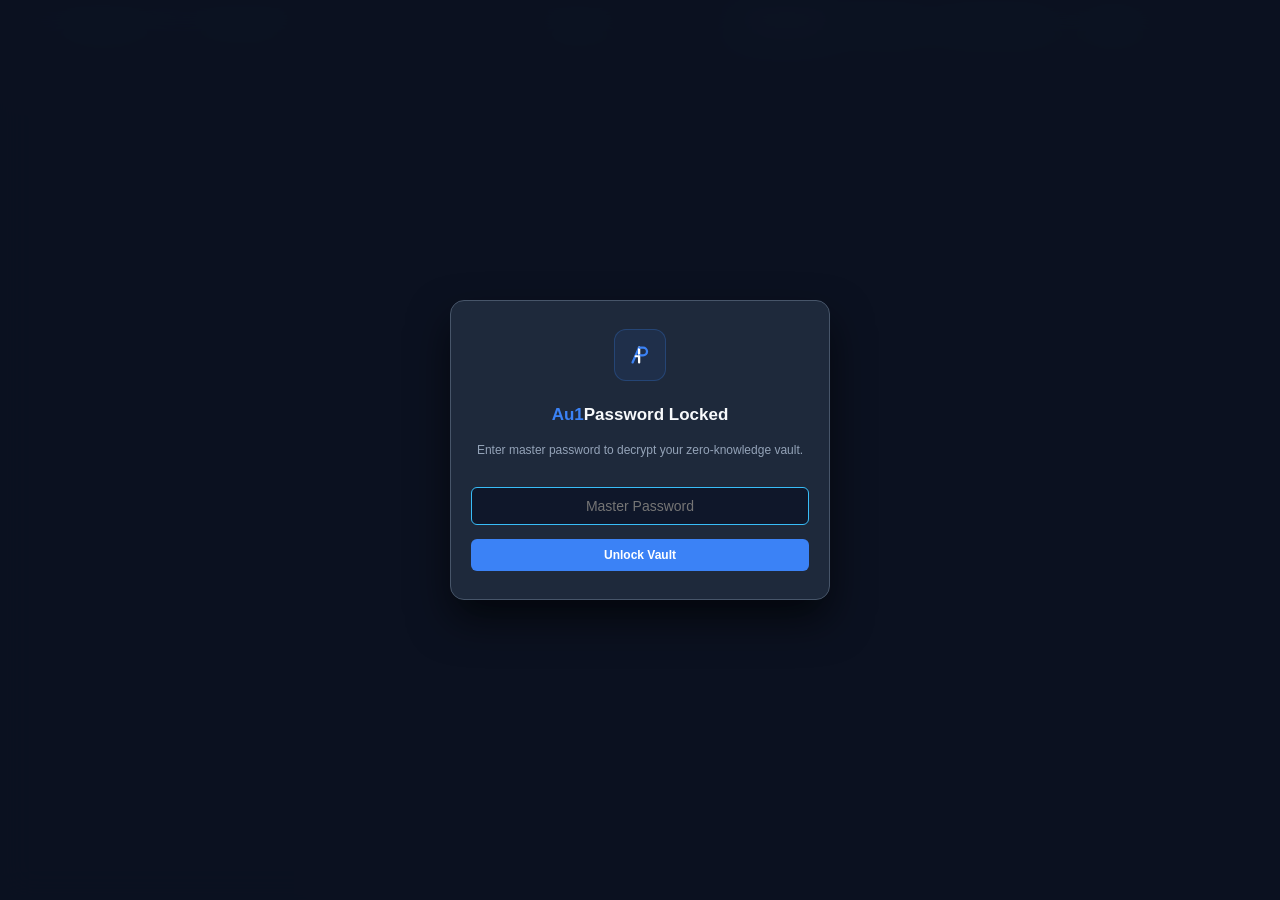
==== app/index.html @ 69271f8b "fix(ui): update favicons to A1P logo and support auto-init mode for fresh deployments" ====
<!DOCTYPE html>
<html lang="en">
<head>
  <meta charset="UTF-8">
  <meta name="viewport" content="width=device-width, initial-scale=1.0">
  <title>Au1Password - Zero-Knowledge Personal Cloud Vault</title>
  <!-- Favicons -->
  <link rel="icon" type="image/svg+xml" href="/favicon.svg">
  <link rel="icon" type="image/png" sizes="32x32" href="/favicon.png">
  <link rel="icon" type="image/x-icon" href="/favicon.ico">
  <link rel="shortcut icon" href="/favicon.ico">
  <link rel="apple-touch-icon" sizes="180x180" href="/apple-touch-icon.png">
  <style>
    :root {
      --bg-base: #090a0f;
      --bg-surface: #11131c;
      --bg-card: #11131c;
      --bg-elevated: #161824;
      --bg-hover: #1e2132;
      --surface-border: #23273a;
      --surface-border-subtle: #191c2b;
      --text-main: #f1f3f7;
      --text-muted: #8b92a5;
      --text-dim: #555b72;
      --accent: #3b82f6;
      --accent-glow: rgba(59, 130, 246, 0.2);
      --primary: #3b82f6;
      --primary-glow: rgba(59, 130, 246, 0.2);
      --cyan: #06b6d4;
      --amber: #f59e0b;
      --rose: #f43f5e;
      --purple: #a855f7;
      --radius-sm: 6px;
      --radius-md: 10px;
      --radius-lg: 14px;
      --transition-fast: 0.15s ease;
      --font-family: -apple-system, BlinkMacSystemFont, "Segoe UI", Roboto, "Inter", Helvetica, Arial, sans-serif;
    }

    svg {
      flex-shrink: 0;
      vertical-align: middle;
    }

    body.theme-nord {
      --bg-base: #242933;
      --bg-surface: #2e3440;
      --bg-elevated: #3b4252;
      --bg-hover: #434c5e;
      --surface-border: #4c566a;
      --text-main: #eceff4;
      --text-muted: #d8dee9;
      --accent: #a3be8c;
      --primary: #88c0d0;
    }

    body.theme-oled {
      --bg-base: #000000;
      --bg-surface: #0a0a0a;
      --bg-elevated: #121212;
      --bg-hover: #1e1e1e;
      --surface-border: #262626;
      --text-main: #ffffff;
      --text-muted: #a3a3a3;
      --accent: #3b82f6;
      --primary: #3b82f6;
    }

    body.theme-cyber {
      --bg-base: #050b14;
      --bg-surface: #0a1424;
      --bg-elevated: #102038;
      --bg-hover: #172c4c;
      --surface-border: #1e3a5f;
      --text-main: #e2f1ff;
      --text-muted: #7fa5c9;
      --accent: #00ffaa;
      --primary: #00b4d8;
    }

    body.theme-tokyo {
      --bg-base: #1a1b26;
      --bg-surface: #24283b;
      --bg-elevated: #2f354f;
      --bg-hover: #3b4261;
      --surface-border: #414868;
      --text-main: #c0caf5;
      --text-muted: #9aa5ce;
      --accent: #9ece6a;
      --primary: #7aa2f7;
      --purple: #bb9af7;
    }

    body.theme-slate {
      --bg-base: #0f172a;
      --bg-surface: #1e293b;
      --bg-elevated: #334155;
      --bg-hover: #475569;
      --surface-border: #475569;
      --text-main: #f8fafc;
      --text-muted: #94a3b8;
      --accent: #3b82f6;
      --primary: #38bdf8;
    }

    body.theme-light, body.theme-white {
      --bg-base: #f8fafc;
      --bg-surface: #ffffff;
      --bg-elevated: #f1f5f9;
      --bg-hover: #e2e8f0;
      --surface-border: #cbd5e1;
      --text-main: #0f172a;
      --text-muted: #475569;
      --accent: #2563eb;
      --primary: #3b82f6;
    }

    * { box-sizing: border-box; margin: 0; padding: 0; font-family: var(--font-family); }

    body {
      background-color: var(--bg-base);
      color: var(--text-main);
      height: 100vh;
      overflow: hidden;
      display: flex;
      flex-direction: column;
    }

    .app-window {
      display: flex;
      flex-direction: column;
      height: 100vh;
      width: 100vw;
    }

    /* Top Navigation Bar */
    .app-topbar {
      height: 48px;
      min-height: 48px;
      background-color: var(--bg-surface);
      border-bottom: 1px solid var(--surface-border);
      display: flex;
      align-items: center;
      justify-content: space-between;
      padding: 0 14px;
      user-select: none;
      z-index: 20;
    }

    .topbar-left {
      display: flex;
      align-items: center;
      gap: 10px;
    }

    .btn-menu-drawer {
      display: none;
      background: none;
      border: none;
      color: var(--text-muted);
      cursor: pointer;
      padding: 6px;
      border-radius: var(--radius-sm);
    }
    .btn-menu-drawer:hover {
      background: var(--bg-elevated);
      color: var(--text-main);
    }

    .brand-logo {
      display: flex;
      align-items: center;
      gap: 8px;
      font-weight: 700;
      font-size: 14.5px;
      letter-spacing: -0.3px;
    }

    .brand-name {
      font-weight: 800;
      letter-spacing: -0.3px;
      color: var(--text-main);
      display: inline-flex;
      align-items: baseline;
    }

    .brand-highlight {
      color: #3b82f6;
      margin-right: 1px;
    }

    .brand-badge {
      font-size: 10px;
      font-weight: 700;
      color: #60a5fa;
      background: rgba(59, 130, 246, 0.12);
      border: 1px solid rgba(59, 130, 246, 0.3);
      padding: 1px 6px;
      border-radius: 4px;
      letter-spacing: 0.5px;
    }

    .badge-zk {
      font-size: 10.5px;
      font-weight: 600;
      color: var(--text-muted);
      background: var(--bg-elevated);
      border: 1px solid var(--surface-border);
      padding: 2px 7px;
      border-radius: 4px;
      display: flex;
      align-items: center;
      gap: 5px;
    }

    .header-center {
      display: flex;
      align-items: center;
      gap: 10px;
    }

    .sync-btn-group {
      display: flex;
      align-items: center;
      background: var(--bg-base);
      border: 1px solid var(--surface-border);
      border-radius: var(--radius-sm);
      overflow: hidden;
    }

    .btn-sync-action {
      background: none;
      border: none;
      color: var(--text-muted);
      padding: 4px 10px;
      font-size: 11.5px;
      font-weight: 600;
      cursor: pointer;
      display: flex;
      align-items: center;
      gap: 4px;
      transition: all 0.15s ease;
    }

    .btn-sync-action:hover {
      background: var(--bg-hover);
      color: var(--text-main);
    }

    .sync-status-pill {
      display: flex;
      align-items: center;
      gap: 7px;
      background: var(--bg-elevated);
      border: 1px solid var(--surface-border);
      padding: 3px 10px;
      border-radius: 999px;
      font-size: 11px;
      color: var(--text-muted);
      cursor: pointer;
    }

    .sync-status-pill:hover {
      border-color: var(--primary);
    }

    .status-dot {
      width: 7px;
      height: 7px;
      border-radius: 50%;
      background-color: var(--accent);
      box-shadow: 0 0 8px var(--accent);
    }
    .status-dot.syncing {
      background-color: var(--primary);
      animation: pulse 1s infinite alternate;
    }
    .status-dot.offline {
      background-color: var(--rose);
      box-shadow: none;
    }

    .header-right {
      display: flex;
      align-items: center;
      gap: 6px;
    }

    .btn-icon {
      background: none;
      border: none;
      color: var(--text-muted);
      cursor: pointer;
      padding: 6px;
      border-radius: var(--radius-sm);
      display: flex;
      align-items: center;
      justify-content: center;
    }
    .btn-icon:hover {
      background: var(--bg-elevated);
      color: var(--text-main);
    }

    .btn-primary {
      background: var(--accent);
      color: #ffffff;
      font-weight: 700;
      font-size: 12px;
      padding: 5px 12px;
      border-radius: var(--radius-sm);
      border: none;
      cursor: pointer;
      display: flex;
      align-items: center;
      gap: 5px;
      transition: all 0.15s ease;
    }
    .btn-primary:hover {
      filter: brightness(1.1);
      box-shadow: 0 0 10px var(--accent-glow);
    }

    .btn-secondary {
      background: var(--bg-elevated);
      color: var(--text-main);
      font-size: 12px;
      font-weight: 500;
      padding: 5px 10px;
      border-radius: var(--radius-sm);
      border: 1px solid var(--surface-border);
      cursor: pointer;
      display: flex;
      align-items: center;
      gap: 5px;
    }
    .btn-secondary:hover {
      background: var(--bg-hover);
      border-color: var(--text-muted);
    }

    /* Main App Layout */
    .app-main {
      flex: 1;
      display: flex;
      overflow: hidden;
      position: relative;
    }

    /* Sidebar Navigation */
    .sidebar-pane {
      width: 230px;
      min-width: 230px;
      background-color: var(--bg-surface);
      border-right: 1px solid var(--surface-border);
      display: flex;
      flex-direction: column;
      overflow-y: auto;
      user-select: none;
      transition: transform 0.25s ease;
      z-index: 15;
    }

    .sidebar-section-title {
      font-size: 10px;
      font-weight: 700;
      letter-spacing: 0.8px;
      color: var(--text-dim);
      padding: 12px 14px 4px 14px;
      text-transform: uppercase;
      display: flex;
      align-items: center;
      justify-content: space-between;
    }

    .sidebar-nav-list {
      list-style: none;
      padding: 0 6px;
    }

    .nav-item {
      display: flex;
      align-items: center;
      justify-content: space-between;
      padding: 6px 10px;
      border-radius: var(--radius-sm);
      font-size: 12.5px;
      color: var(--text-muted);
      cursor: pointer;
      margin-bottom: 2px;
      transition: all 0.12s ease;
    }
    .nav-item:hover {
      background-color: var(--bg-hover);
      color: var(--text-main);
    }
    .nav-item.active {
      background-color: rgba(59, 130, 246, 0.12);
      color: var(--accent);
      font-weight: 600;
    }

    .nav-item-left {
      display: flex;
      align-items: center;
      gap: 9px;
      overflow: hidden;
      text-overflow: ellipsis;
      white-space: nowrap;
    }

    .nav-badge {
      font-size: 10.5px;
      font-weight: 600;
      padding: 1px 6px;
      border-radius: 999px;
      background: var(--bg-elevated);
      color: var(--text-muted);
    }
    .nav-item.active .nav-badge {
      background: var(--accent);
      color: #ffffff;
    }

    .btn-add-folder, .btn-sidebar-tool {
      background: none;
      border: none;
      color: var(--text-dim);
      cursor: pointer;
      padding: 2px 4px;
      border-radius: 4px;
      display: flex;
      align-items: center;
      justify-content: center;
      transition: all 0.15s ease;
    }
    .btn-add-folder:hover, .btn-sidebar-tool:hover {
      color: var(--text-main);
      background: var(--bg-hover);
    }
    .folder-actions-wrap {
      display: flex;
      align-items: center;
      position: relative;
    }
    .folder-hover-actions {
      display: none;
      align-items: center;
      gap: 3px;
    }
    .nav-item:hover .folder-hover-actions,
    .nav-item.active .folder-hover-actions {
      display: flex;
    }
    .nav-item:hover .folder-actions-wrap .folder-badge,
    .nav-item.active .folder-actions-wrap .folder-badge {
      display: none;
    }
    .btn-folder-action {
      background: rgba(255, 255, 255, 0.05);
      border: 1px solid var(--surface-border);
      color: var(--text-muted);
      cursor: pointer;
      padding: 2px 4px;
      border-radius: 4px;
      display: flex;
      align-items: center;
      justify-content: center;
      transition: all 0.12s;
    }
    .btn-folder-action:hover {
      background: var(--bg-hover);
      color: var(--text-main);
      border-color: #64748b;
    }
    .btn-folder-action.delete:hover {
      background: rgba(244, 63, 94, 0.15);
      color: var(--rose);
      border-color: rgba(244, 63, 94, 0.4);
    }

    /* Vault Item List Pane */
    .item-list-pane {
      width: 320px;
      min-width: 280px;
      background-color: var(--bg-base);
      border-right: 1px solid var(--surface-border);
      display: flex;
      flex-direction: column;
      overflow: hidden;
    }

    .list-header-search {
      padding: 10px;
      border-bottom: 1px solid var(--surface-border);
      display: flex;
      align-items: center;
      gap: 8px;
    }

    .batch-action-bar {
      display: flex;
      align-items: center;
      justify-content: space-between;
      background: rgba(17, 19, 28, 0.95);
      border-bottom: 1px solid var(--surface-border);
      padding: 8px 12px;
      gap: 8px;
      font-size: 11.5px;
      animation: fadeIn 0.15s ease-out;
    }
    .batch-bar-left {
      display: flex;
      align-items: center;
      gap: 8px;
      font-weight: 500;
      color: var(--text-main);
      cursor: pointer;
      user-select: none;
    }
    .batch-bar-left input[type="checkbox"] {
      cursor: pointer;
      width: 15px;
      height: 15px;
      accent-color: var(--primary);
    }
    .batch-bar-actions {
      display: flex;
      align-items: center;
      gap: 6px;
    }
    .btn-batch-action {
      padding: 4px 10px;
      border-radius: var(--radius-sm);
      font-size: 11px;
      font-weight: 600;
      display: inline-flex;
      align-items: center;
      gap: 5px;
      cursor: pointer;
      border: 1px solid transparent;
      transition: all 0.15s ease;
    }
    .btn-batch-action.danger {
      background: rgba(244, 63, 94, 0.15);
      color: #f43f5e;
      border-color: rgba(244, 63, 94, 0.35);
    }
    .btn-batch-action.danger:hover {
      background: #f43f5e;
      color: #ffffff;
    }
    .btn-batch-action.secondary {
      background: var(--bg-surface);
      color: var(--primary);
      border-color: var(--surface-border);
    }
    .btn-batch-action.secondary:hover {
      border-color: var(--primary);
    }
    .btn-batch-action.cancel {
      background: transparent;
      color: var(--text-dim);
      padding: 4px 6px;
    }
    .btn-batch-action.cancel:hover {
      color: var(--text-main);
    }
    .item-batch-chk-wrap {
      display: flex;
      align-items: center;
      justify-content: center;
      flex-shrink: 0;
      cursor: pointer;
      padding: 2px 4px 2px 0;
    }
    .item-batch-chk-wrap input[type="checkbox"] {
      cursor: pointer;
      width: 16px;
      height: 16px;
      accent-color: var(--primary);
    }
    .item-entry.batch-selected {
      background-color: rgba(59, 130, 246, 0.12) !important;
      border-color: rgba(59, 130, 246, 0.4) !important;
    }
    .btn-icon.active {
      background: rgba(59, 130, 246, 0.2);
      color: var(--primary);
      border-color: rgba(59, 130, 246, 0.4);
    }

    .search-input-box {
      display: flex;
      align-items: center;
      background-color: var(--bg-surface);
      border: 1px solid var(--surface-border);
      border-radius: var(--radius-sm);
      padding: 6px 10px;
      gap: 8px;
    }
    .search-input-box input {
      background: none;
      border: none;
      outline: none;
      color: var(--text-main);
      font-size: 12.5px;
      width: 100%;
    }

    .vault-items-container {
      flex: 1;
      overflow-y: auto;
      padding: 6px;
      display: flex;
      flex-direction: column;
      gap: 4px;
    }

    .item-entry {
      display: flex;
      align-items: center;
      gap: 10px;
      padding: 8px 10px;
      border-radius: var(--radius-sm);
      cursor: pointer;
      border: 1px solid transparent;
      transition: all 0.12s ease;
    }
    .item-entry:hover {
      background-color: var(--bg-surface);
    }
    .item-entry.active {
      background-color: var(--bg-surface);
      border-color: var(--primary);
    }

    .item-entry-badge-icon {
      width: 30px;
      height: 30px;
      border-radius: 6px;
      background: var(--bg-elevated);
      display: flex;
      align-items: center;
      justify-content: center;
      flex-shrink: 0;
      color: var(--primary);
    }

    .item-entry-content {
      flex: 1;
      min-width: 0;
    }

    .item-entry-header {
      display: flex;
      align-items: center;
      justify-content: space-between;
      gap: 4px;
    }

    .item-entry-title {
      font-size: 13px;
      font-weight: 600;
      color: var(--text-main);
      overflow: hidden;
      text-overflow: ellipsis;
      white-space: nowrap;
    }

    .item-entry-sub {
      font-size: 11.5px;
      color: var(--text-muted);
      overflow: hidden;
      text-overflow: ellipsis;
      white-space: nowrap;
      margin-top: 1px;
    }

    .item-badges {
      display: flex;
      align-items: center;
      gap: 4px;
      margin-top: 3px;
    }

    .badge-chip {
      font-size: 9.5px;
      font-weight: 600;
      padding: 1px 5px;
      border-radius: 3px;
    }
    .badge-chip.passkey {
      background: rgba(168, 85, 247, 0.15);
      color: var(--purple);
    }
    .badge-chip.totp {
      background: rgba(245, 158, 11, 0.15);
      color: var(--amber);
    }
    .badge-chip.folder {
      background: rgba(59, 130, 246, 0.15);
      color: var(--primary);
    }
    .badge-chip.warning {
      background: rgba(245, 158, 11, 0.18);
      color: #f59e0b;
      border: 1px solid rgba(245, 158, 11, 0.35);
    }
    .badge-chip.danger {
      background: rgba(239, 68, 68, 0.18);
      color: #ef4444;
      border: 1px solid rgba(239, 68, 68, 0.35);
    }
    .badge-chip.user-dup {
      background: rgba(59, 130, 246, 0.15);
      color: #60a5fa;
      border: 1px solid rgba(59, 130, 246, 0.25);
    }

    /* Detail View Audit Alerts */
    .field-audit-alert {
      margin-top: 8px;
      padding: 10px 12px;
      border-radius: var(--radius-sm);
      font-size: 12px;
      line-height: 1.5;
    }
    .field-audit-alert.warning {
      background: rgba(245, 158, 11, 0.08);
      border: 1px solid rgba(245, 158, 11, 0.3);
      color: #fef3c7;
    }
    .field-audit-alert.info {
      background: rgba(59, 130, 246, 0.08);
      border: 1px solid rgba(59, 130, 246, 0.25);
      color: #e0f2fe;
    }
    .audit-alert-header {
      font-weight: 600;
      display: flex;
      align-items: center;
      gap: 6px;
      margin-bottom: 4px;
    }
    .field-audit-alert.warning .audit-alert-header {
      color: #f59e0b;
    }
    .field-audit-alert.info .audit-alert-header {
      color: #60a5fa;
    }
    .audit-related-list {
      display: flex;
      flex-wrap: wrap;
      gap: 6px;
      margin-top: 6px;
    }
    .btn-related-item {
      background: rgba(255, 255, 255, 0.07);
      border: 1px solid var(--surface-border);
      border-radius: 4px;
      color: #e2e8f0;
      font-size: 11px;
      padding: 3px 8px;
      cursor: pointer;
      display: inline-flex;
      align-items: center;
      gap: 4px;
      transition: all 0.15s;
    }
    .btn-related-item:hover {
      background: rgba(255, 255, 255, 0.15);
      border-color: var(--accent);
      color: #fff;
    }

    /* Health Modal Tabs & Groups */
    .btn-audit-tab {
      background: rgba(255, 255, 255, 0.03);
      border: 1px solid var(--surface-border);
      border-radius: var(--radius-sm);
      color: var(--text-muted);
      font-size: 11.5px;
      font-weight: 500;
      padding: 6px 10px;
      cursor: pointer;
      display: inline-flex;
      align-items: center;
      gap: 6px;
      transition: all var(--transition-fast);
    }
    .btn-audit-tab:hover {
      color: var(--text-main);
      border-color: rgba(255, 255, 255, 0.2);
      background: rgba(255, 255, 255, 0.06);
    }
    .btn-audit-tab.active {
      background: rgba(59, 130, 246, 0.12);
      border-color: rgba(59, 130, 246, 0.35);
      color: #93c5fd;
    }
    .btn-audit-tab svg {
      stroke: currentColor;
    }
    .audit-pill {
      font-size: 10px;
      font-weight: 700;
      padding: 1px 6px;
      border-radius: 999px;
      background: rgba(255, 255, 255, 0.08);
      color: inherit;
    }
    .btn-audit-tab.active .audit-pill {
      background: rgba(59, 130, 246, 0.25);
      color: #60a5fa;
    }
    .audit-group-box {
      background: var(--bg-surface);
      border: 1px solid var(--surface-border);
      border-radius: 8px;
      padding: 10px 12px;
      margin-bottom: 10px;
    }
    .audit-group-box-header {
      display: flex;
      justify-content: space-between;
      align-items: center;
      padding-bottom: 8px;
      margin-bottom: 8px;
      border-bottom: 1px solid rgba(255, 255, 255, 0.06);
    }
    .audit-group-item-row {
      display: flex;
      justify-content: space-between;
      align-items: center;
      padding: 6px 8px;
      border-radius: 5px;
      transition: background 0.15s;
    }
    .audit-group-item-row:hover {
      background: rgba(255, 255, 255, 0.04);
    }

    /* Detail View Pane */
    .detail-view-pane {
      flex: 1;
      background-color: var(--bg-surface);
      overflow-y: auto;
      padding: 24px;
      display: flex;
      flex-direction: column;
      gap: 16px;
      container-type: inline-size;
      container-name: detail;
    }

    .mobile-back-btn {
      display: none;
      align-items: center;
      gap: 6px;
      width: fit-content;
      margin-bottom: 8px;
    }

    .detail-hero-card {
      background-color: var(--bg-elevated);
      border: 1px solid var(--surface-border);
      border-radius: var(--radius-md);
      padding: 16px 20px;
      display: flex;
      align-items: center;
      justify-content: space-between;
      gap: 16px;
      flex-wrap: wrap;
    }

    .hero-title-group {
      display: flex;
      align-items: center;
      gap: 14px;
      min-width: 0;
    }

    .hero-avatar {
      width: 44px;
      height: 44px;
      border-radius: var(--radius-sm);
      background: rgba(59, 130, 246, 0.12);
      display: flex;
      align-items: center;
      justify-content: center;
      color: var(--primary);
      flex-shrink: 0;
    }

    .hero-info h2 {
      font-size: 17px;
      font-weight: 700;
      letter-spacing: -0.3px;
      overflow: hidden;
      text-overflow: ellipsis;
      white-space: nowrap;
    }

    .hero-info p {
      font-size: 12px;
      color: var(--text-muted);
      overflow: hidden;
      text-overflow: ellipsis;
      white-space: nowrap;
    }

    .hero-actions {
      display: flex;
      align-items: center;
      gap: 8px;
    }

    .trash-banner {
      background: rgba(244, 63, 94, 0.1);
      border: 1px solid rgba(244, 63, 94, 0.3);
      padding: 10px 16px;
      border-radius: var(--radius-sm);
      display: flex;
      align-items: center;
      justify-content: space-between;
      gap: 12px;
      color: var(--rose);
      font-size: 12px;
    }

    .totp-display-card {
      background: var(--bg-elevated);
      border: 1px solid var(--surface-border);
      border-left: 3px solid var(--amber);
      border-radius: var(--radius-md);
      padding: 14px 20px;
      display: flex;
      align-items: center;
      justify-content: space-between;
      gap: 16px;
      flex-wrap: wrap;
    }

    .totp-code-large {
      font-size: 24px;
      font-weight: 700;
      letter-spacing: 3px;
      color: var(--amber);
      font-family: monospace;
      margin-top: 2px;
    }

    .totp-countdown-pill {
      display: flex;
      align-items: center;
      gap: 5px;
      font-size: 11px;
      font-weight: 600;
      color: var(--text-muted);
      background: var(--bg-base);
      padding: 4px 8px;
      border-radius: 999px;
      border: 1px solid var(--surface-border);
    }

    .fields-section {
      background-color: var(--bg-elevated);
      border: 1px solid var(--surface-border);
      border-radius: var(--radius-md);
      overflow: hidden;
    }

    .field-row {
      display: flex;
      align-items: center;
      padding: 12px 18px;
      border-bottom: 1px solid var(--surface-border);
      gap: 14px;
    }
    .field-row:last-child {
      border-bottom: none;
    }

    .field-label {
      width: 130px;
      min-width: 130px;
      font-size: 11px;
      font-weight: 700;
      color: var(--text-dim);
      text-transform: uppercase;
      letter-spacing: 0.5px;
    }

    .field-value {
      flex: 1;
      display: flex;
      align-items: center;
      justify-content: space-between;
      gap: 10px;
      min-width: 0;
    }

    .field-text {
      font-size: 13px;
      color: var(--text-main);
      overflow: hidden;
      text-overflow: ellipsis;
      white-space: nowrap;
    }

    .field-actions {
      display: flex;
      align-items: center;
      gap: 6px;
    }

    /* Custom Fields & Attachments Styling */
    .attachment-item-card {
      display: flex;
      align-items: center;
      padding: 10px 14px;
      background: var(--bg-surface);
      border: 1px solid var(--surface-border);
      border-radius: var(--radius-sm);
      gap: 12px;
      transition: background var(--transition-fast), border-color var(--transition-fast);
    }
    .attachment-item-card:hover {
      background: var(--bg-hover);
      border-color: var(--primary);
    }
    .attachment-icon {
      display: flex;
      align-items: center;
      justify-content: center;
      width: 32px;
      height: 32px;
      border-radius: 6px;
      background: rgba(59, 130, 246, 0.12);
      color: var(--primary);
      flex-shrink: 0;
    }
    .attachment-info {
      flex: 1;
      min-width: 0;
    }
    .attachment-name {
      font-size: 12.5px;
      font-weight: 600;
      color: var(--text-main);
      overflow: hidden;
      text-overflow: ellipsis;
      white-space: nowrap;
    }
    .attachment-size {
      font-size: 11px;
      color: var(--text-dim);
      margin-top: 2px;
    }
    .modal-dynamic-row {
      display: flex;
      align-items: center;
      gap: 8px;
    }
    .modal-dynamic-row .btn-icon-del {
      background: transparent;
      border: 1px solid var(--surface-border);
      color: var(--text-muted);
      border-radius: var(--radius-sm);
      width: 32px;
      height: 32px;
      display: flex;
      align-items: center;
      justify-content: center;
      cursor: pointer;
      flex-shrink: 0;
      transition: color var(--transition-fast), border-color var(--transition-fast);
      font-size: 16px;
      line-height: 1;
    }
    .modal-dynamic-row .btn-icon-del:hover {
      color: var(--rose);
      border-color: var(--rose);
    }

    @container detail (max-width: 520px) {
      .field-row {
        flex-direction: column;
        align-items: flex-start;
        gap: 6px;
      }
      .field-label {
        width: 100%;
        min-width: 0;
      }
      .field-value {
        width: 100%;
      }
    }

    /* Modal Windows */
    .modal-overlay {
      position: fixed;
      inset: 0;
      background: rgba(0, 0, 0, 0.7);
      backdrop-filter: blur(4px);
      display: none;
      align-items: center;
      justify-content: center;
      z-index: 2000;
      padding: 16px;
    }
    .modal-overlay.active {
      display: flex;
    }

    /* Complete Lock Screen Lockdown */
    body.vault-locked {
      overflow: hidden !important;
    }
    body.vault-locked .app-window {
      pointer-events: none !important;
      filter: blur(8px) saturate(0.5) !important;
      user-select: none !important;
      opacity: 0.35 !important;
      transition: filter 0.25s ease, opacity 0.25s ease;
    }
    body.vault-locked .app-topbar {
      pointer-events: none !important;
      user-select: none !important;
    }
    body.vault-locked .app-bottom-nav {
      display: none !important;
      pointer-events: none !important;
      visibility: hidden !important;
    }
    body.vault-locked .sidebar-pane {
      display: none !important;
      pointer-events: none !important;
      visibility: hidden !important;
    }
    body.vault-locked .drawer-backdrop {
      display: none !important;
    }
    body.vault-locked .modal-overlay:not(#unlockModal) {
      display: none !important;
      pointer-events: none !important;
    }
    #unlockModal {
      z-index: 999999 !important;
      background: rgba(11, 17, 32, 0.94) !important;
      backdrop-filter: blur(16px) !important;
      -webkit-backdrop-filter: blur(16px) !important;
      pointer-events: auto !important;
    }

    .modal-box {
      background: var(--bg-surface);
      border: 1px solid var(--surface-border);
      border-radius: var(--radius-lg);
      width: 100%;
      max-width: 540px;
      max-height: 90vh;
      display: flex;
      flex-direction: column;
      box-shadow: 0 20px 40px rgba(0, 0, 0, 0.6);
      overflow: hidden;
    }

    .modal-header {
      padding: 14px 18px;
      border-bottom: 1px solid var(--surface-border);
      display: flex;
      align-items: center;
      justify-content: space-between;
    }

    .modal-title {
      font-size: 14px;
      font-weight: 700;
      display: flex;
      align-items: center;
      gap: 8px;
    }

    .modal-body {
      padding: 18px;
      overflow-y: auto;
      display: flex;
      flex-direction: column;
      gap: 14px;
    }

    .modal-footer {
      padding: 12px 18px;
      border-top: 1px solid var(--surface-border);
      display: flex;
      align-items: center;
      justify-content: flex-end;
      gap: 8px;
      background: var(--bg-base);
    }

    .form-group {
      display: flex;
      flex-direction: column;
      gap: 5px;
    }

    .form-label {
      font-size: 11.5px;
      font-weight: 600;
      color: var(--text-muted);
      display: flex;
      justify-content: space-between;
      align-items: center;
    }

    .form-input, .form-select, .form-textarea {
      background: var(--bg-base);
      border: 1px solid var(--surface-border);
      color: var(--text-main);
      padding: 8px 10px;
      border-radius: var(--radius-sm);
      font-size: 12.5px;
      outline: none;
    }
    .form-input:focus, .form-select:focus, .form-textarea:focus {
      border-color: var(--primary);
    }

    /* Generator Modal Styles */
    .gen-result-display {
      background: var(--bg-base);
      border: 1px solid var(--accent);
      border-radius: var(--radius-sm);
      padding: 12px;
      display: flex;
      align-items: center;
      justify-content: space-between;
      gap: 10px;
    }
    .gen-code-text {
      font-family: monospace;
      font-size: 18px;
      font-weight: 700;
      color: var(--accent);
      letter-spacing: 1px;
    }

    .mnemonic-token-pills {
      display: flex;
      gap: 6px;
      flex-wrap: wrap;
    }
    .m-pill {
      font-size: 11px;
      padding: 4px 8px;
      border-radius: 4px;
      background: var(--bg-elevated);
      border: 1px solid var(--surface-border);
      color: var(--text-muted);
    }
    .m-pill span {
      color: var(--text-main);
      font-weight: 600;
    }

    /* Health Audit Modal */
    .health-score-card {
      background: var(--bg-elevated);
      border: 1px solid var(--surface-border);
      border-radius: var(--radius-md);
      padding: 16px;
      display: flex;
      align-items: center;
      gap: 16px;
    }
    .score-circle {
      width: 60px;
      height: 60px;
      border-radius: 50%;
      border: 3px solid var(--accent);
      display: flex;
      align-items: center;
      justify-content: center;
      font-size: 18px;
      font-weight: 800;
      color: var(--accent);
    }

    .health-issues-list {
      display: flex;
      flex-direction: column;
      gap: 8px;
      max-height: 220px;
      overflow-y: auto;
    }
    .issue-item {
      background: var(--bg-base);
      border: 1px solid var(--surface-border);
      border-radius: var(--radius-sm);
      padding: 8px 12px;
      display: flex;
      align-items: center;
      justify-content: space-between;
      font-size: 12px;
    }

    /* Backdrop Drawer */
    .drawer-backdrop {
      position: fixed;
      inset: 0;
      background: rgba(0, 0, 0, 0.6);
      display: none;
      z-index: 14;
    }
    .drawer-backdrop.active {
      display: block;
    }

    /* Toast */
    .toast-msg {
      position: fixed;
      bottom: 24px;
      right: 24px;
      background: var(--bg-elevated);
      border: 1px solid var(--primary);
      color: var(--text-main);
      padding: 8px 16px;
      border-radius: var(--radius-sm);
      font-size: 12px;
      font-weight: 600;
      box-shadow: 0 10px 20px rgba(0, 0, 0, 0.5);
      z-index: 1000;
      display: none;
    }

    /* Mobile App Bottom Navigation Bar */
    .app-bottom-nav {
      display: none;
      position: fixed;
      bottom: 0;
      left: 0;
      right: 0;
      height: 60px;
      background: var(--bg-card);
      border-top: 1px solid var(--surface-border);
      z-index: 850;
      padding: 0 12px;
      padding-bottom: max(6px, env(safe-area-inset-bottom));
      box-shadow: 0 -4px 18px rgba(0, 0, 0, 0.35);
      backdrop-filter: blur(16px);
      -webkit-backdrop-filter: blur(16px);
      justify-content: space-around;
      align-items: center;
    }

    body:has(.modal-overlay.active) .app-bottom-nav {
      display: none !important;
      pointer-events: none !important;
      visibility: hidden !important;
    }

    .bottom-nav-item {
      display: flex;
      flex-direction: column;
      align-items: center;
      justify-content: center;
      gap: 3px;
      background: none;
      border: none;
      color: var(--text-dim);
      font-size: 10px;
      font-weight: 600;
      cursor: pointer;
      padding: 6px 12px;
      border-radius: var(--radius-sm);
      transition: color var(--transition-fast);
      user-select: none;
      min-width: 52px;
    }

    .bottom-nav-item svg {
      stroke: var(--text-dim);
      transition: stroke var(--transition-fast);
    }

    .bottom-nav-item:hover,
    .bottom-nav-item.active {
      color: #3b82f6;
    }

    .bottom-nav-item.active svg {
      stroke: #3b82f6;
    }

    .bottom-nav-item-center {
      position: relative;
      top: -10px;
      background: #3b82f6;
      color: #ffffff;
      width: 46px;
      height: 46px;
      border-radius: 50%;
      display: flex;
      align-items: center;
      justify-content: center;
      box-shadow: 0 4px 14px rgba(59, 130, 246, 0.45);
      border: 3px solid var(--bg-surface);
      cursor: pointer;
      transition: transform var(--transition-fast);
      padding: 0;
      min-width: 46px;
    }

    .bottom-nav-item-center:hover {
      transform: scale(1.08);
      background: #60a5fa;
    }

    .bottom-nav-item-center svg {
      stroke: #ffffff;
      stroke-width: 2.5;
    }

    /* Responsive Icon-First Components */
    .btn-action-sm {
      display: inline-flex;
      align-items: center;
      gap: 5px;
      font-size: 11px;
      font-weight: 500;
      padding: 4px 8px;
      border-radius: var(--radius-sm);
      background: var(--bg-surface);
      border: 1px solid var(--surface-border);
      color: var(--text-muted);
      cursor: pointer;
      transition: all var(--transition-fast);
      flex-shrink: 0;
      text-decoration: none;
    }
    .btn-action-sm:hover {
      background: var(--bg-hover);
      color: var(--text-main);
      border-color: #64748b;
    }
    .btn-action-sm.primary {
      background: var(--primary);
      color: #ffffff;
      border-color: var(--primary);
    }
    .btn-action-sm.primary:hover {
      background: var(--primary-hover);
    }
    .btn-action-sm svg {
      flex-shrink: 0;
    }

    .btn-responsive-action {
      display: inline-flex;
      align-items: center;
      gap: 6px;
    }
    .btn-responsive-action svg {
      flex-shrink: 0;
    }

    /* Responsive Breakpoints */
    @media (max-width: 1050px) {
      .btn-menu-drawer { display: flex; }
      .sidebar-pane {
        position: absolute;
        top: 0;
        bottom: 0;
        left: 0;
        z-index: 1000;
        width: min(320px, 85vw);
        transform: translateX(-100%);
        box-shadow: 10px 0 25px rgba(0, 0, 0, 0.5);
      }
      .sidebar-pane.drawer-open {
        transform: translateX(0);
      }
      .sync-action-label,
      .topbar-btn-text { display: none; }
      .header-right .btn-primary,
      .header-right .btn-secondary {
        padding: 6px 9px;
        gap: 0;
      }
    }

    @media (max-width: 680px) {
      .btn-responsive-action .action-text,
      .btn-action-sm .action-text {
        display: none;
      }
      .btn-responsive-action {
        padding: 6px 8px;
      }
      .btn-action-sm {
        padding: 4px 6px;
      }
    }

    @media (max-width: 480px) {
      .badge-text-hide-narrow {
        display: none;
      }
    }

    @media (max-width: 840px) {
      .app-bottom-nav {
        display: flex;
      }
      .item-list-pane {
        width: 100%;
        min-width: 0;
        padding-bottom: calc(68px + env(safe-area-inset-bottom, 8px));
      }
      .detail-view-pane {
        position: absolute;
        inset: 0;
        z-index: 10;
        display: none;
        padding: 16px 14px calc(76px + env(safe-area-inset-bottom, 8px));
      }
      .detail-view-pane.mobile-open {
        display: flex;
      }
      .mobile-back-btn {
        display: inline-flex;
      }
      .vault-items-container {
        padding-bottom: 24px;
      }
      /* Clean Topbar on Mobile */
      .header-right .btn-primary,
      .header-right .btn-secondary {
        display: none;
      }
      .header-center {
        display: none;
      }
      .topbar-left {
        flex: 1;
      }
    }

    @media (max-width: 600px) {
      .app-topbar {
        padding: 0 12px;
        height: 52px;
      }
      .badge-zk {
        display: none;
      }
      .field-row {
        flex-direction: column;
        align-items: flex-start;
        gap: 6px;
        padding: 12px 14px;
      }
      .field-label {
        width: 100%;
        min-width: 0;
        font-size: 10.5px;
      }
      .field-value {
        width: 100%;
      }
      .modal-box {
        margin: auto 8px;
        width: calc(100% - 16px);
        max-height: calc(100dvh - 32px);
      }
    }
  </style>
</head>
<body class="theme-nord vault-locked">
<div class="app-window" inert aria-hidden="true">

  <!-- Top Navigation Bar -->
  <header class="app-topbar">
    <div class="topbar-left">
      <button class="btn-menu-drawer" onclick="toggleSidebarDrawer()" title="Toggle Navigation Drawer">
        <svg width="18" height="18" viewBox="0 0 24 24" fill="none" stroke="currentColor" stroke-width="2"><line x1="3" y1="12" x2="21" y2="12"/><line x1="3" y1="6" x2="21" y2="6"/><line x1="3" y1="18" x2="21" y2="18"/></svg>
      </button>
      <div class="brand-logo">
        <svg class="au1-logo" width="22" height="22" viewBox="0 0 32 32" fill="none">
          <path d="M7.5 24.5L15 7.5" stroke="#3B82F6" stroke-width="2.6" stroke-linecap="round"/>
          <path d="M15 7.5V24.5" stroke="#FFFFFF" stroke-width="2.6" stroke-linecap="round"/>
          <path d="M15 7.5H19.5C22 7.5 24 9.5 24 12C24 14.5 22 16.5 19.5 16.5H15" stroke="#3B82F6" stroke-width="2.6" stroke-linecap="round" stroke-linejoin="round"/>
          <path d="M11 17.5H15" stroke="#FFFFFF" stroke-width="2.2" stroke-linecap="round"/>
        </svg>
        <span class="brand-name"><span class="brand-highlight">Au1</span>Password</span>
        <span class="brand-badge">PRO</span>
        <span class="badge-zk">
          <svg width="11" height="11" viewBox="0 0 24 24" fill="none" stroke="currentColor" stroke-width="2"><rect x="3" y="11" width="18" height="11" rx="2"/><path d="M7 11V7a5 5 0 0 1 10 0v4"/></svg>
          AES-256-GCM
        </span>
      </div>
    </div>

    <!-- Center: Push & Pull Sync -->
    <div class="header-center">
      <div class="sync-btn-group">
        <button class="btn-sync-action" id="btnSyncPush" onclick="triggerPushSync()" title="Push local vault to Google Drive">
          <svg width="13" height="13" viewBox="0 0 24 24" fill="none" stroke="currentColor" stroke-width="2"><path d="M12 17V4m0 0l-5 5m5-5l5 5"/><path d="M4 17v3a1 1 0 0 0 1 1h14a1 1 0 0 0 1-1v-3"/></svg>
          <span class="sync-action-label">Push</span>
        </button>
        <button class="btn-sync-action" id="btnSyncPull" onclick="triggerPullSync()" title="Pull latest vault from Google Drive">
          <svg width="13" height="13" viewBox="0 0 24 24" fill="none" stroke="currentColor" stroke-width="2"><path d="M12 4v13m0 0l-5-5m5 5l5-5"/><path d="M4 17v3a1 1 0 0 0 1 1h14a1 1 0 0 0 1-1v-3"/></svg>
          <span class="sync-action-label">Pull</span>
        </button>
      </div>

      <div class="sync-status-pill" id="syncStatusPill" onclick="openSyncHub()" title="Open Cloud Sync Center">
        <span class="status-dot" id="syncStatusDot"></span>
        <span id="syncStatusText">Synced</span>
      </div>
    </div>

    <!-- Right Controls -->
    <div class="header-right">
      <button class="btn-primary" onclick="openNewItemModal()" title="New Item" aria-label="New Item">
        <svg width="13" height="13" viewBox="0 0 24 24" fill="none" stroke="currentColor" stroke-width="2.5"><line x1="12" y1="5" x2="12" y2="19"/><line x1="5" y1="12" x2="19" y2="12"/></svg>
        <span class="topbar-btn-text">New Item</span>
      </button>

      <button class="btn-secondary" onclick="openPasswordGeneratorModal()" title="Password Generator" aria-label="Password Generator">
        <svg width="13" height="13" viewBox="0 0 24 24" fill="none" stroke="currentColor" stroke-width="2"><polygon points="13 2 3 14 12 14 11 22 21 10 12 10 13 2"/></svg>
        <span class="topbar-btn-text">Generate</span>
      </button>

      <button class="btn-secondary" onclick="openImportModal()" title="Bitwarden / 1Password Import & Export" aria-label="Import / Export">
        <svg width="13" height="13" viewBox="0 0 24 24" fill="none" stroke="currentColor" stroke-width="2"><path d="M21 15v4a2 2 0 0 1-2 2H5a2 2 0 0 1-2-2v-4"/><polyline points="7 10 12 15 17 10"/><line x1="12" y1="15" x2="12" y2="3"/></svg>
        <span class="topbar-btn-text" data-i18n="import_export">Import / Export</span>
      </button>

      <!-- Theme Switcher (Intuitive Contrast Duality Toggle) -->
      <button class="btn-icon" id="btnThemeToggle" onclick="cycleTheme()" title="Switch Theme (Light / Dark)" aria-label="Switch Theme">
        <svg width="14" height="14" viewBox="0 0 24 24" fill="none" stroke="currentColor" stroke-width="2"><circle cx="12" cy="12" r="9"/><path d="M12 3a9 9 0 0 1 0 18z" fill="currentColor"/></svg>
      </button>

      <!-- Language Switcher Toggle -->
      <button class="btn-secondary" id="btnLangToggle" onclick="toggleLanguage()" title="Switch Language / สลับภาษา (TH / EN)" style="padding: 4px 7px; font-size: 11px; font-weight: 700;">
        <svg width="12" height="12" viewBox="0 0 24 24" fill="none" stroke="currentColor" stroke-width="2"><circle cx="12" cy="12" r="10"/><line x1="2" y1="12" x2="22" y2="12"/><path d="M12 2a15.3 15.3 0 0 1 4 10 15.3 15.3 0 0 1-4 10 15.3 15.3 0 0 1-4-10 15.3 15.3 0 0 1 4-10z"/></svg>
        <span id="langDisplayLabel">EN</span>
      </button>

      <button class="btn-icon" onclick="openMobileModal()" title="Mobile QR Pairing">
        <svg width="14" height="14" viewBox="0 0 24 24" fill="none" stroke="currentColor" stroke-width="2"><rect x="5" y="2" width="14" height="20" rx="3"/><circle cx="12" cy="18" r="1"/></svg>
      </button>

      <button class="btn-icon" onclick="openExtensionModal()" title="Browser Extension">
        <svg width="14" height="14" viewBox="0 0 24 24" fill="none" stroke="currentColor" stroke-width="2"><path d="M21.5 12H19c0-1.7-1.3-3-3-3V6.5c0-.8-.7-1.5-1.5-1.5H12c-1.7 0-3 1.3-3 3V12H6.5c-.8 0-1.5.7-1.5 1.5V16c1.7 0 3 1.3 3 3v2.5c0 .8.7 1.5 1.5 1.5H12c1.7 0 3-1.3 3-3V19h2.5c.8 0 1.5-.7 1.5-1.5V15c0-1.7 1.3-3 3-3z"/></svg>
      </button>

      <button class="btn-icon" onclick="openSettingsModal()" title="Settings">
        <svg width="14" height="14" viewBox="0 0 24 24" fill="none" stroke="currentColor" stroke-width="2"><circle cx="12" cy="12" r="3"/><path d="M19.4 15a1.65 1.65 0 0 0 .33 1.82l.06.06a2 2 0 0 1 0 2.83 2 2 0 0 1-2.83 0l-.06-.06a1.65 1.65 0 0 0-1.82-.33 1.65 1.65 0 0 0-1 1.51V21a2 2 0 0 1-2 2 2 2 0 0 1-2-2v-.09A1.65 1.65 0 0 0 9 19.4a1.65 1.65 0 0 0-1.82.33l-.06.06a2 2 0 0 1-2.83 0 2 2 0 0 1 0-2.83l.06-.06a1.65 1.65 0 0 0 .33-1.82 1.65 1.65 0 0 0-1.51-1H3a2 2 0 0 1-2-2 2 2 0 0 1 2-2h.09A1.65 1.65 0 0 0 4.6 9a1.65 1.65 0 0 0-.33-1.82l-.06-.06a2 2 0 0 1 0-2.83 2 2 0 0 1 2.83 0l.06.06a1.65 1.65 0 0 0 1.82.33H9a1.65 1.65 0 0 0 1-1.51V3a2 2 0 0 1 2-2 2 2 0 0 1 2 2v.09a1.65 1.65 0 0 0 1 1.51 1.65 1.65 0 0 0 1.82-.33l.06-.06a2 2 0 0 1 2.83 0 2 2 0 0 1 0 2.83l-.06.06a1.65 1.65 0 0 0-.33 1.82V9a1.65 1.65 0 0 0 1.51 1H21a2 2 0 0 1 2 2 2 2 0 0 1-2 2h-.09a1.65 1.65 0 0 0-1.51 1z"/></svg>
      </button>

      <button class="btn-icon" onclick="lockVault()" title="Lock Vault">
        <svg width="14" height="14" viewBox="0 0 24 24" fill="none" stroke="currentColor" stroke-width="2"><rect x="3" y="11" width="18" height="11" rx="2" ry="2"/><path d="M7 11V7a5 5 0 0 1 10 0v4"/></svg>
      </button>
    </div>
  </header>

  <div class="drawer-backdrop" id="drawerBackdrop" onclick="closeSidebarDrawer()"></div>

  <!-- Main View Area -->
  <main class="app-main">
    <!-- Sidebar Navigation -->
    <aside class="sidebar-pane" id="sidebarPane">
      <div class="sidebar-section-title" data-i18n="vault_items">Vault Items</div>
      <ul class="sidebar-nav-list">
        <li class="nav-item active" onclick="filterCategory('all', this)">
          <div class="nav-item-left">
            <svg width="14" height="14" viewBox="0 0 24 24" fill="none" stroke="currentColor" stroke-width="1.8"><rect x="3" y="3" width="7" height="7"/><rect x="14" y="3" width="7" height="7"/><rect x="14" y="14" width="7" height="7"/><rect x="3" y="14" width="7" height="7"/></svg>
            <span data-i18n="all_items">All Items</span>
          </div>
          <span class="nav-badge" id="badgeAll">0</span>
        </li>
        <li class="nav-item" onclick="filterCategory('login', this)">
          <div class="nav-item-left">
            <svg width="14" height="14" viewBox="0 0 24 24" fill="none" stroke="currentColor" stroke-width="1.8"><rect x="3" y="11" width="18" height="11" rx="2"/><path d="M7 11V7a5 5 0 0 1 10 0v4"/></svg>
            <span data-i18n="logins">Logins & Passwords</span>
          </div>
          <span class="nav-badge" id="badgeLogin">0</span>
        </li>
        <li class="nav-item" onclick="filterCategory('passkey', this)">
          <div class="nav-item-left">
            <svg width="14" height="14" viewBox="0 0 24 24" fill="none" stroke="currentColor" stroke-width="1.8"><path d="M12 22s8-4 8-10V5l-8-3-8 3v7c0 6 8 10 8 10z"/><circle cx="12" cy="11" r="2.5"/><path d="M12 13.5v2.5"/></svg>
            <span data-i18n="passkeys">Passkeys (FIDO2)</span>
          </div>
          <span class="nav-badge" id="badgePasskey">0</span>
        </li>
        <li class="nav-item" onclick="filterCategory('authenticator', this)">
          <div class="nav-item-left">
            <svg width="14" height="14" viewBox="0 0 24 24" fill="none" stroke="currentColor" stroke-width="1.8"><circle cx="12" cy="12" r="9"/><polyline points="12 7 12 12 15 14"/></svg>
            <span data-i18n="authenticator">Authenticator (2FA)</span>
          </div>
          <span class="nav-badge" id="badgeAuth">0</span>
        </li>
        <li class="nav-item" onclick="filterCategory('note', this)">
          <div class="nav-item-left">
            <svg width="14" height="14" viewBox="0 0 24 24" fill="none" stroke="currentColor" stroke-width="1.8"><path d="M14 2H6a2 2 0 0 0-2 2v16a2 2 0 0 0 2 2h12a2 2 0 0 0 2-2V8z"/><polyline points="14 2 14 8 20 8"/></svg>
            <span data-i18n="secure_notes">Secure Notes</span>
          </div>
          <span class="nav-badge" id="badgeNote">0</span>
        </li>
        <li class="nav-item" onclick="filterCategory('card', this)">
          <div class="nav-item-left">
            <svg width="14" height="14" viewBox="0 0 24 24" fill="none" stroke="currentColor" stroke-width="1.8"><rect x="2" y="5" width="20" height="14" rx="2"/><line x1="2" y1="10" x2="22" y2="10"/></svg>
            <span data-i18n="cards">Payment Cards</span>
          </div>
          <span class="nav-badge" id="badgeCard">0</span>
        </li>
        <li class="nav-item" onclick="filterCategory('favorite', this)">
          <div class="nav-item-left">
            <svg width="14" height="14" viewBox="0 0 24 24" fill="none" stroke="currentColor" stroke-width="1.8"><polygon points="12 2 15.09 8.26 22 9.27 17 14.14 18.18 21.02 12 17.77 5.82 21.02 7 14.14 2 9.27 8.91 8.26 12 2"/></svg>
            <span data-i18n="favorites">Favorites</span>
          </div>
          <span class="nav-badge" id="badgeFav">0</span>
        </li>
      </ul>

      <!-- Folders Section -->
      <div class="sidebar-section-title">
        <span data-i18n="folders">Folders</span>
        <div style="display: flex; gap: 4px; align-items: center;">
          <button class="btn-sidebar-tool" onclick="openManageFoldersModal()" title="Manage &amp; Edit Folders">
            <svg width="12" height="12" viewBox="0 0 24 24" fill="none" stroke="currentColor" stroke-width="2"><circle cx="12" cy="12" r="3"/><path d="M19.4 15a1.65 1.65 0 0 0 .33 1.82l.06.06a2 2 0 0 1 0 2.83 2 2 0 0 1-2.83 0l-.06-.06a1.65 1.65 0 0 0-1.82-.33 1.65 1.65 0 0 0-1 1.51V21a2 2 0 0 1-2 2 2 2 0 0 1-2-2v-.09A1.65 1.65 0 0 0 9 19.4a1.65 1.65 0 0 0-1.82.33l-.06.06a2 2 0 0 1-2.83 0 2 2 0 0 1 0-2.83l.06-.06a1.65 1.65 0 0 0 .33-1.82 1.65 1.65 0 0 0-1.51-1H3a2 2 0 0 1-2-2 2 2 0 0 1 2-2h.09A1.65 1.65 0 0 0 4.6 9a1.65 1.65 0 0 0-.33-1.82l-.06-.06a2 2 0 0 1 0-2.83 2 2 0 0 1 2.83 0l.06.06a1.65 1.65 0 0 0 1.82.33H9a1.65 1.65 0 0 0 1-1.51V3a2 2 0 0 1 2-2 2 2 0 0 1 2 2v.09a1.65 1.65 0 0 0 1 1.51 1.65 1.65 0 0 0 1.82-.33l.06-.06a2 2 0 0 1 2.83 0 2 2 0 0 1 0 2.83l-.06.06a1.65 1.65 0 0 0-.33 1.82V9a1.65 1.65 0 0 0 1.51 1H21a2 2 0 0 1 2 2 2 2 0 0 1-2 2h-.09a1.65 1.65 0 0 0-1.51 1z"/></svg>
          </button>
          <button class="btn-add-folder" onclick="openNewFolderPrompt()" title="Add New Folder">+</button>
        </div>
      </div>
      <ul class="sidebar-nav-list" id="sidebarFoldersList">
        <!-- Injected via JavaScript -->
      </ul>

      <!-- Security & Tools Section -->
      <div class="sidebar-section-title" data-i18n="security_health">Security & Audit</div>
      <ul class="sidebar-nav-list">
        <li class="nav-item" onclick="openHealthAuditModal()">
          <div class="nav-item-left">
            <svg width="14" height="14" viewBox="0 0 24 24" fill="none" stroke="currentColor" stroke-width="1.8"><path d="M22 12h-4l-3 9L9 3l-3 9H2"/></svg>
            <span data-i18n="health_audit">Vault Health Audit</span>
          </div>
          <span class="nav-badge" id="badgeHealthScore" style="color:var(--accent);">95%</span>
        </li>
        <li class="nav-item" id="navItemReusedPass" onclick="filterCategory('reused_passwords', this)" title="Filter accounts with reused passwords">
          <div class="nav-item-left">
            <svg width="14" height="14" viewBox="0 0 24 24" fill="none" stroke="#f59e0b" stroke-width="1.8"><path d="M10.29 3.86L1.82 18a2 2 0 0 0 1.71 3h16.94a2 2 0 0 0 1.71-3L13.71 3.86a2 2 0 0 0-3.42 0z"/><line x1="12" y1="9" x2="12" y2="13"/><line x1="12" y1="17" x2="12.01" y2="17"/></svg>
            <span data-i18n="reused_passwords">Reused Passwords</span>
          </div>
          <span class="nav-badge" id="badgeReusedPass" style="color:#f59e0b; background:rgba(245,158,11,0.15);">0</span>
        </li>
        <li class="nav-item" id="navItemDupUser" onclick="filterCategory('duplicate_usernames', this)" title="Filter accounts with duplicate usernames">
          <div class="nav-item-left">
            <svg width="14" height="14" viewBox="0 0 24 24" fill="none" stroke="#60a5fa" stroke-width="1.8"><path d="M20 21v-2a4 4 0 0 0-4-4H8a4 4 0 0 0-4 4v2"/><circle cx="12" cy="7" r="4"/></svg>
            <span data-i18n="duplicate_usernames">Duplicate Usernames</span>
          </div>
          <span class="nav-badge" id="badgeDupUser" style="color:#60a5fa; background:rgba(59,130,246,0.15);">0</span>
        </li>
        <li class="nav-item" onclick="openPasswordGeneratorModal()">
          <div class="nav-item-left">
            <svg width="14" height="14" viewBox="0 0 24 24" fill="none" stroke="currentColor" stroke-width="1.8"><polygon points="13 2 3 14 12 14 11 22 21 10 12 10 13 2"/></svg>
            <span data-i18n="generate">Password Generator</span>
          </div>
        </li>
      </ul>

      <!-- System & Management -->
      <div class="sidebar-section-title">System & Organization</div>
      <ul class="sidebar-nav-list">
        <li class="nav-item" onclick="filterCategory('archive', this)">
          <div class="nav-item-left">
            <svg width="14" height="14" viewBox="0 0 24 24" fill="none" stroke="currentColor" stroke-width="1.8"><rect x="2" y="4" width="20" height="5" rx="2"/><path d="M4 9v10a2 2 0 0 0 2 2h12a2 2 0 0 0 2-2V9"/><path d="M10 13h4"/></svg>
            <span>Archive</span>
          </div>
          <span class="nav-badge" id="badgeArchive">0</span>
        </li>
        <li class="nav-item" onclick="filterCategory('trash', this)">
          <div class="nav-item-left">
            <svg width="14" height="14" viewBox="0 0 24 24" fill="none" stroke="currentColor" stroke-width="1.8"><polyline points="3 6 5 6 21 6"/><path d="M19 6v14a2 2 0 0 1-2 2H7a2 2 0 0 1-2-2V6m3 0V4a2 2 0 0 1 2-2h4a2 2 0 0 1 2 2v2"/></svg>
            <span data-i18n="trash">Trash</span>
          </div>
          <span class="nav-badge" id="badgeTrash">0</span>
        </li>
      </ul>

      <div style="margin-top:auto; padding:12px; font-size:10px; color:var(--text-dim); border-top:1px solid var(--surface-border);">
        <div style="display:flex; align-items:center; gap:6px; margin-bottom:4px;">
          <span style="width:6px; height:6px; border-radius:50%; background:var(--accent);"></span>
          <span>Zero-Knowledge Storage</span>
        </div>
        <div style="word-break:break-all;">~/.local/share/au1password/vault.enc</div>
      </div>
    </aside>

    <!-- Vault Item List Pane -->
    <section class="item-list-pane">
      <div class="list-header-search">
        <div class="search-input-box" style="flex: 1;">
          <svg width="13" height="13" viewBox="0 0 24 24" fill="none" stroke="currentColor" stroke-width="2" style="color:var(--text-dim);"><circle cx="11" cy="11" r="8"/><line x1="21" y1="21" x2="16.65" y2="16.65"/></svg>
          <input type="search" id="vaultSearchInput" placeholder="Search logins, passkeys, 2FA…" oninput="handleSearch(this.value)" autocomplete="off" data-au1-ignore="true" data-1p-ignore="true" data-bwignore="true">
        </div>
        <button class="btn-icon" id="btnBatchSelect" onclick="toggleBatchSelectMode()" title="Multiple Select & Bulk Actions" style="flex-shrink: 0;">
          <svg width="14" height="14" viewBox="0 0 24 24" fill="none" stroke="currentColor" stroke-width="2" stroke-linecap="round" stroke-linejoin="round">
            <polyline points="9 11 12 14 22 4"></polyline>
            <path d="M21 12v7a2 2 0 0 1-2 2H5a2 2 0 0 1-2-2V5a2 2 0 0 1 2-2h11"></path>
          </svg>
        </button>
      </div>
      <div class="batch-action-bar" id="batchActionBar" style="display: none;">
        <label class="batch-bar-left">
          <input type="checkbox" id="batchSelectAllCheckbox" onchange="toggleSelectAllBatch(this.checked)">
          <span id="batchSelectedCount">0 selected</span>
        </label>
        <div class="batch-bar-actions">
          <button class="btn-batch-action secondary" id="btnBatchRestore" onclick="executeBatchRestore()" title="Restore selected items" style="display: none;">
            <svg width="12" height="12" viewBox="0 0 24 24" fill="none" stroke="currentColor" stroke-width="2"><polyline points="1 4 1 10 7 10"/><path d="M3.51 15a9 9 0 1 0 2.13-9.36L1 10"/></svg>
            <span>Restore</span>
          </button>
          <button class="btn-batch-action danger" id="btnBatchDelete" onclick="executeBatchDelete()" title="Delete selected items">
            <svg width="12" height="12" viewBox="0 0 24 24" fill="none" stroke="currentColor" stroke-width="2"><polyline points="3 6 5 6 21 6"/><path d="M19 6v14a2 2 0 0 1-2 2H7a2 2 0 0 1-2-2V6m3 0V4a2 2 0 0 1 2-2h4a2 2 0 0 1 2 2v2"/></svg>
            <span id="batchDeleteBtnLabel">Delete</span>
          </button>
          <button class="btn-batch-action cancel" onclick="toggleBatchSelectMode(false)" title="Cancel selection">
            <svg width="12" height="12" viewBox="0 0 24 24" fill="none" stroke="currentColor" stroke-width="2"><line x1="18" y1="6" x2="6" y2="18"/><line x1="6" y1="6" x2="18" y2="18"/></svg>
          </button>
        </div>
      </div>
      <div class="vault-items-container" id="vaultItemsContainer"></div>
    </section>

    <!-- Detail View Pane -->
    <section class="detail-view-pane" id="itemDetailPane">
      <div style="margin:auto; text-align:center; color:var(--text-dim); font-size:13px;">
        Select an item from the list to view details
      </div>
    </section>
  </main>

  <!-- Mobile App Bottom Navigation Bar -->
  <nav class="app-bottom-nav" id="appBottomNav">
    <button class="bottom-nav-item active" id="bnavVault" onclick="bnavSwitchTab('vault')" title="Vault Items">
      <svg width="20" height="20" viewBox="0 0 24 24" fill="none" stroke="currentColor" stroke-width="1.8" stroke-linecap="round" stroke-linejoin="round">
        <rect x="3" y="11" width="18" height="11" rx="2" ry="2"/>
        <path d="M7 11V7a5 5 0 0 1 10 0v4"/>
      </svg>
      <span>Vault</span>
    </button>

    <button class="bottom-nav-item" id="bnavGen" onclick="bnavSwitchTab('gen')" title="Password Generator">
      <svg width="20" height="20" viewBox="0 0 24 24" fill="none" stroke="currentColor" stroke-width="1.8" stroke-linecap="round" stroke-linejoin="round">
        <path d="M12 3l1.912 5.813a2 2 0 0 0 1.275 1.275L21 12l-5.813 1.912a2 2 0 0 0-1.275 1.275L12 21l-1.912-5.813a2 2 0 0 0-1.275-1.275L3 12l5.813-1.912a2 2 0 0 0 1.275-1.275L12 3z"/>
      </svg>
      <span>Generate</span>
    </button>

    <button class="bottom-nav-item-center" id="bnavNew" onclick="openNewItemModal()" title="Add New Item">
      <svg width="22" height="22" viewBox="0 0 24 24" fill="none" stroke="currentColor" stroke-width="2.2" stroke-linecap="round" stroke-linejoin="round">
        <line x1="12" y1="5" x2="12" y2="19"/>
        <line x1="5" y1="12" x2="19" y2="12"/>
      </svg>
    </button>

    <button class="bottom-nav-item" id="bnavSync" onclick="bnavSwitchTab('sync')" title="Cloud Sync Center">
      <svg width="20" height="20" viewBox="0 0 24 24" fill="none" stroke="currentColor" stroke-width="1.8" stroke-linecap="round" stroke-linejoin="round">
        <path d="M17.5 19H9a7 7 0 1 1 6.71-9h1.79a4.5 4.5 0 1 1 0 9Z"/>
        <polyline points="11 13 14 10 17 13"/>
        <line x1="14" y1="10" x2="14" y2="18"/>
      </svg>
      <span>Sync</span>
    </button>

    <button class="bottom-nav-item" id="bnavMenu" onclick="bnavSwitchTab('menu')" title="Folders & Security Audit">
      <svg width="20" height="20" viewBox="0 0 24 24" fill="none" stroke="currentColor" stroke-width="1.8" stroke-linecap="round" stroke-linejoin="round">
        <line x1="4" y1="6" x2="20" y2="6"/>
        <line x1="4" y1="12" x2="20" y2="12"/>
        <line x1="4" y1="18" x2="20" y2="18"/>
      </svg>
      <span>Menu</span>
    </button>
  </nav>
</div>

<!-- ============================================================================== -->
<!-- MODALS -->
<!-- ============================================================================== -->

<!-- Modal 1: New / Edit Item Modal -->
<div class="modal-overlay" id="itemModal">
  <div class="modal-box">
    <div class="modal-header">
      <div class="modal-title" id="itemModalTitle">New Vault Item</div>
      <button class="btn-icon" onclick="closeModal('itemModal')">&times;</button>
    </div>
    <div class="modal-body">
      <div class="form-group">
        <label class="form-label">Item Type</label>
        <select class="form-select" id="itemTypeSelect" onchange="onItemTypeChange()">
          <option value="login">Login Credentials (Username & Password)</option>
          <option value="passkey">FIDO2 Passkey</option>
          <option value="authenticator">Standalone Authenticator (TOTP)</option>
          <option value="note">Secure Note</option>
          <option value="card">Payment Card</option>
        </select>
      </div>

      <div class="form-group">
        <label class="form-label">Title / Service Name</label>
        <input type="text" class="form-input" id="itemTitleInput" placeholder="e.g. GitHub, KBank, Google" oninput="onTitleOrUrlInput()">
      </div>

      <div style="display:flex; gap:10px;">
        <div class="form-group" style="flex:1;">
          <label class="form-label">Folder</label>
          <select class="form-select" id="itemFolderSelect">
            <option value="">(No Folder)</option>
            <option value="Personal">Personal</option>
            <option value="Work">Work</option>
            <option value="Finance">Finance</option>
            <option value="Social">Social</option>
          </select>
        </div>
        <div class="form-group" style="flex:1;">
          <label class="form-label">
            <span>Category</span>
            <span id="autoCatIndicator" style="font-size:10px; color:var(--accent); display:none;">Auto-Suggested</span>
          </label>
          <select class="form-select" id="itemCategorySelect">
            <option value="General">General</option>
            <option value="Banking & Finance">Banking & Finance</option>
            <option value="Work & Dev">Work & Dev</option>
            <option value="Social Media">Social Media</option>
            <option value="Shopping">Shopping</option>
            <option value="Entertainment">Entertainment</option>
          </select>
        </div>
      </div>

      <!-- Login Specific Fields -->
      <div id="loginFields">
        <div class="form-group">
          <label class="form-label">Username / Email</label>
          <input type="text" class="form-input" id="itemUsernameInput" placeholder="username@example.com">
        </div>

        <div class="form-group">
          <label class="form-label">
            <span>Password</span>
            <button type="button" class="btn-secondary" style="font-size:10.5px; padding:2px 6px;" onclick="openGenForModalInput()">Generate Code</button>
          </label>
          <input type="text" class="form-input" id="itemPasswordInput" placeholder="••••••••••••" style="font-family:monospace;">
        </div>

        <div class="form-group">
          <label class="form-label">Website URL</label>
          <input type="text" class="form-input" id="itemUrlInput" placeholder="https://..." oninput="onTitleOrUrlInput()">
        </div>

        <!-- Additional Multi-Host URLs -->
        <div class="form-group" style="margin-top:-4px;">
          <div style="display:flex; justify-content:space-between; align-items:center; margin-bottom:6px;">
            <span style="font-size:11.5px; color:var(--text-dim); font-weight:600;">Additional Hosts / URLs (Multi-Host Autofill)</span>
            <button type="button" class="btn-secondary" style="font-size:10.5px; padding:2px 8px;" onclick="addModalUrlRow('')">
              + Add Host
            </button>
          </div>
          <div id="modalUrlsList" style="display:flex; flex-direction:column; gap:6px;"></div>
        </div>

        <div class="form-group">
          <label class="form-label">Authenticator (TOTP) Secret Key</label>
          <input type="text" class="form-input" id="itemTotpInput" placeholder="JBSWY3DPEHPK3PXP" style="font-family:monospace;">
        </div>
      </div>

      <!-- Passkey Fields -->
      <div id="passkeyFields" style="display:none;">
        <div class="form-group">
          <label class="form-label">Relying Party ID (RP ID / Domain)</label>
          <input type="text" class="form-input" id="itemRpIdInput" placeholder="github.com">
        </div>
        <div class="form-group">
          <label class="form-label">User Handle / Account ID</label>
          <input type="text" class="form-input" id="itemUserHandleInput" placeholder="user_handle_hash">
        </div>
      </div>

      <!-- Card Fields -->
      <div id="cardFields" style="display:none;">
        <div class="form-group">
          <label class="form-label">Cardholder Name</label>
          <input type="text" class="form-input" id="itemCardholderInput">
        </div>
        <div class="form-group">
          <label class="form-label">Card Number</label>
          <input type="text" class="form-input" id="itemCardNumberInput" placeholder="4111 2222 3333 4444" style="font-family:monospace;">
        </div>
        <div style="display:flex; gap:10px;">
          <div class="form-group" style="flex:1;">
            <label class="form-label">Expiration (MM/YY)</label>
            <input type="text" class="form-input" id="itemCardExpInput" placeholder="12/28">
          </div>
          <div class="form-group" style="flex:1;">
            <label class="form-label">Security Code (CVV)</label>
            <input type="password" class="form-input" id="itemCardCvvInput" placeholder="•••" maxlength="4">
          </div>
        </div>
      </div>

      <!-- Notes Field -->
      <div class="form-group">
        <label class="form-label">Secure Notes / Recovery Codes</label>
        <textarea class="form-textarea" id="itemNotesInput" rows="3" placeholder="Optional notes..."></textarea>
      </div>

      <!-- Custom Fields (Label / Value) -->
      <div class="form-group" style="border-top:1px solid var(--surface-border); padding-top:12px; margin-top:12px;">
        <div style="display:flex; justify-content:space-between; align-items:center; margin-bottom:8px;">
          <div>
            <span class="form-label" style="margin-bottom:0;">Custom Fields (ข้อมูลเพิ่มเติม)</span>
            <span style="font-size:11px; color:var(--text-dim); display:block;">Label &amp; Value pairs (PIN, Security Questions, API Keys)</span>
          </div>
          <button type="button" class="btn-secondary" style="font-size:10.5px; padding:3px 8px;" onclick="addModalCustomFieldRow()">
            + Add Field
          </button>
        </div>
        <div id="modalCustomFieldsList" style="display:flex; flex-direction:column; gap:8px;"></div>
      </div>

      <!-- Encrypted File Attachments -->
      <div class="form-group" style="border-top:1px solid var(--surface-border); padding-top:12px; margin-top:12px;">
        <div style="display:flex; justify-content:space-between; align-items:center; margin-bottom:8px;">
          <div>
            <span class="form-label" style="margin-bottom:0;">Encrypted Attachments (Zero-Knowledge)</span>
            <span style="font-size:11px; color:var(--text-dim); display:block;">Attach keyfiles, certificates, backup codes (AES-256-GCM)</span>
          </div>
          <label class="btn-secondary" style="font-size:10.5px; padding:3px 8px; cursor:pointer; margin:0; display:inline-flex; align-items:center; gap:4px;">
            <svg width="12" height="12" viewBox="0 0 24 24" fill="none" stroke="currentColor" stroke-width="2"><line x1="12" y1="5" x2="12" y2="19"/><line x1="5" y1="12" x2="19" y2="12"/></svg>
            <span>Attach File</span>
            <input type="file" id="modalFileInput" multiple style="display:none;" onchange="handleModalFileUpload(this)">
          </label>
        </div>
        <div id="modalAttachmentsList" style="display:flex; flex-direction:column; gap:6px;"></div>
      </div>
    </div>
    <div class="modal-footer">
      <button class="btn-secondary" onclick="closeModal('itemModal')">Cancel</button>
      <button class="btn-primary" onclick="saveItemFromModal()">Save Item</button>
    </div>
  </div>
</div>

<!-- Modal 2: Password Generator Modal (Standard + Thai Mnemonic ศ20พย69ฟ้า13) -->
<div class="modal-overlay" id="genModal">
  <div class="modal-box">
    <div class="modal-header">
      <div class="modal-title">
        <svg width="15" height="15" viewBox="0 0 24 24" fill="none" stroke="currentColor" stroke-width="2"><polygon points="13 2 3 14 12 14 11 22 21 10 12 10 13 2"/></svg>
        <span>Password & Code Generator</span>
      </div>
      <button class="btn-icon" onclick="closeModal('genModal')">&times;</button>
    </div>
    <div class="modal-body">
      <!-- Generated Output -->
      <div class="gen-result-display">
        <span class="gen-code-text" id="genModalResult">ศ20พย69ฟ้า13</span>
        <button class="btn-secondary" onclick="copyGenResult()">Copy</button>
      </div>

      <!-- Generator Mode Tabs -->
      <div style="display:flex; gap:8px; border-bottom:1px solid var(--surface-border); padding-bottom:8px;">
        <button class="btn-secondary" id="tabGenThai" style="border-color:var(--accent); color:var(--accent);" onclick="setGenMode('thai')">
          Thai Chrono-Mnemonic (ศ20พย69ฟ้า13)
        </button>
        <button class="btn-secondary" id="tabGenStd" onclick="setGenMode('std')">
          Standard Random Password
        </button>
      </div>

      <!-- Thai Mnemonic Generator Controls -->
      <div id="genThaiControls">
        <div style="font-size:12px; color:var(--text-muted); margin-bottom:8px; line-height:1.5;">
          จำง่าย ปลอดภัย ไม่ต้องจด: ใช้รหัสรูปแบบ <strong style="color:var(--text-main);">[วัน][วันที่][เดือน][ปี พ.ศ.][สีประจำวัน][เวลา]</strong>
          เช่น <em>วันศุกร์ที่ 20 พฤศจิกายน 2569 วันศุกร์สีฟ้า บ่ายโมง</em> &rarr; <code style="color:var(--accent);">ศ20พย69ฟ้า13</code>
        </div>
        <div class="mnemonic-token-pills" id="mnemonicPills">
          <div class="m-pill">วัน: <span id="mDay">ศ</span></div>
          <div class="m-pill">วันที่: <span id="mDate">20</span></div>
          <div class="m-pill">เดือน: <span id="mMonth">พย</span></div>
          <div class="m-pill">ปี พ.ศ.: <span id="mYear">69</span></div>
          <div class="m-pill">สีของวัน: <span id="mColor">ฟ้า</span></div>
          <div class="m-pill">เวลา: <span id="mHour">13</span></div>
        </div>

        <div style="margin-top:12px; display:flex; gap:10px; align-items:center;">
          <label style="font-size:12px; display:flex; align-items:center; gap:6px;">
            <input type="checkbox" id="chkThaiSuffix" onchange="generatePasswordInModal()">
            <span>Append Symbol (!, @, #) for complexity</span>
          </label>
        </div>
      </div>

      <!-- Standard Generator Controls -->
      <div id="genStdControls" style="display:none;">
        <div class="form-group">
          <label class="form-label">Length: <span id="stdLenDisplay">18</span></label>
          <input type="range" id="stdLenSlider" min="8" max="40" value="18" oninput="document.getElementById('stdLenDisplay').textContent=this.value; generatePasswordInModal();">
        </div>
        <div style="display:grid; grid-template-columns:1fr 1fr; gap:8px; font-size:12px;">
          <label><input type="checkbox" id="chkUpper" checked onchange="generatePasswordInModal()"> Uppercase (A-Z)</label>
          <label><input type="checkbox" id="chkLower" checked onchange="generatePasswordInModal()"> Lowercase (a-z)</label>
          <label><input type="checkbox" id="chkNums" checked onchange="generatePasswordInModal()"> Numbers (0-9)</label>
          <label><input type="checkbox" id="chkSyms" checked onchange="generatePasswordInModal()"> Symbols (!@#$)</label>
        </div>
      </div>
    </div>
    <div class="modal-footer">
      <button class="btn-secondary" onclick="generatePasswordInModal()">Regenerate</button>
      <button class="btn-primary" id="btnInsertGenToForm" style="display:none;" onclick="insertGenToForm()">Insert into Item</button>
      <button class="btn-secondary" onclick="closeModal('genModal')">Close</button>
    </div>
  </div>
</div>

<!-- Modal 3: Security & Health Audit Modal -->
<div class="modal-overlay" id="healthModal">
  <div class="modal-box" style="max-width: 620px;">
    <div class="modal-header">
      <div class="modal-title">
        <svg width="16" height="16" viewBox="0 0 24 24" fill="none" stroke="currentColor" stroke-width="2"><path d="M22 12h-4l-3 9L9 3l-3 9H2"/></svg>
        <span>Vault Health & Duplicates Inspector (ตรวจเช็คข้อมูลซ้ำ)</span>
      </div>
      <button class="btn-icon" onclick="closeModal('healthModal')">&times;</button>
    </div>
    <div class="modal-body" style="gap: 12px;">
      <div class="health-score-card">
        <div class="score-circle" id="healthScoreCircle">95%</div>
        <div>
          <div style="font-size:15px; font-weight:700;" id="healthScoreStatus">Vault is Strong</div>
          <div style="font-size:12px; color:var(--text-muted); margin-top:3px;" id="healthScoreSummary">
            0 weak passwords, 0 reused passwords detected.
          </div>
        </div>
      </div>

      <!-- Audit Sub-tabs -->
      <div style="display: flex; gap: 6px; border-bottom: 1px solid var(--surface-border); padding-bottom: 8px; flex-wrap: wrap;">
        <button class="btn-audit-tab active" id="tabAuditReused" onclick="switchAuditTab('reused')">
          <svg width="13" height="13" viewBox="0 0 24 24" fill="none" stroke="currentColor" stroke-width="2" stroke-linecap="round" stroke-linejoin="round"><path d="M17 2l4 4-4 4"/><path d="M3 11v-1a4 4 0 0 1 4-4h14"/><path d="M7 22l-4-4 4-4"/><path d="M21 13v1a4 4 0 0 1-4 4H3"/></svg>
          <span>Reused Passwords</span>
          <span class="audit-pill" id="countAuditReused">0</span>
        </button>
        <button class="btn-audit-tab" id="tabAuditUsers" onclick="switchAuditTab('users')">
          <svg width="13" height="13" viewBox="0 0 24 24" fill="none" stroke="currentColor" stroke-width="2" stroke-linecap="round" stroke-linejoin="round"><path d="M16 21v-2a4 4 0 0 0-4-4H6a4 4 0 0 0-4 4v2"/><circle cx="9" cy="7" r="4"/><path d="M22 21v-2a4 4 0 0 0-3-3.87"/><path d="M16 3.13a4 4 0 0 1 0 7.75"/></svg>
          <span>Duplicate Usernames</span>
          <span class="audit-pill" id="countAuditUsers">0</span>
        </button>
        <button class="btn-audit-tab" id="tabAuditWeak" onclick="switchAuditTab('weak')">
          <svg width="13" height="13" viewBox="0 0 24 24" fill="none" stroke="currentColor" stroke-width="2" stroke-linecap="round" stroke-linejoin="round"><path d="M12 22s8-4 8-10V5l-8-3-8 3v7c0 6 8 10 8 10z"/><line x1="12" y1="8" x2="12" y2="12"/><line x1="12" y1="16" x2="12.01" y2="16"/></svg>
          <span>Weak Passwords</span>
          <span class="audit-pill" id="countAuditWeak">0</span>
        </button>
      </div>

      <!-- List Container -->
      <div class="health-issues-list" id="healthIssuesList" style="max-height: 340px; overflow-y: auto;">
      </div>
    </div>
    <div class="modal-footer" style="justify-content: space-between;">
      <div style="display:flex; align-items:center; gap:6px; font-size:11.5px; color:var(--text-muted);">
        <svg width="13" height="13" viewBox="0 0 24 24" fill="none" stroke="currentColor" stroke-width="2" stroke-linecap="round" stroke-linejoin="round"><circle cx="12" cy="12" r="10"/><line x1="12" y1="16" x2="12" y2="12"/><line x1="12" y1="8" x2="12.01" y2="8"/></svg>
        <span>คลิกปุ่ม <strong>Fix (แก้ทีละอัน)</strong> เพื่อเปิดแก้ไขรหัสผ่านรายการนั้นทันที</span>
      </div>
      <button class="btn-secondary" onclick="closeModal('healthModal')">Close</button>
    </div>
  </div>
</div>

<!-- Modal: Manage Folders Modal -->
<div class="modal-overlay" id="manageFoldersModal">
  <div class="modal-box" style="max-width: 480px;">
    <div class="modal-header">
      <div class="modal-title">
        <svg width="16" height="16" viewBox="0 0 24 24" fill="none" stroke="var(--accent)" stroke-width="2"><path d="M22 19a2 2 0 0 1-2 2H4a2 2 0 0 1-2-2V5a2 2 0 0 1 2-2h5l2 3h9a2 2 0 0 1 2 2z"/></svg>
        <span>Manage Folders (จัดการโฟลเดอร์)</span>
      </div>
      <button class="btn-icon" onclick="closeModal('manageFoldersModal')">&times;</button>
    </div>
    <div class="modal-body" style="gap: 14px;">
      <!-- Create New Folder Form -->
      <form onsubmit="handleCreateFolderFromModal(event)" style="display: flex; gap: 8px;">
        <input type="text" id="modalNewFolderName" class="form-input" placeholder="New folder name (e.g. Work, Dpis6, Personal)" required style="flex: 1;">
        <button type="submit" class="btn-primary" style="white-space: nowrap;">+ Add Folder</button>
      </form>

      <!-- Folders List -->
      <div style="font-size: 11px; font-weight: 700; color: var(--text-muted); text-transform: uppercase; letter-spacing: 0.3px; margin-top: 4px;">
        Active Vault Folders
      </div>
      <div id="manageFoldersList" style="max-height: 280px; overflow-y: auto; display: flex; flex-direction: column; gap: 6px;">
        <!-- Injected via JavaScript -->
      </div>
    </div>
    <div class="modal-footer" style="justify-content: space-between;">
      <button class="btn-secondary" onclick="cleanUnusedFolders()" style="font-size: 12px; color: var(--text-muted); display:inline-flex; align-items:center; gap:6px;" title="Delete empty folders that have 0 items">
        <svg width="13" height="13" viewBox="0 0 24 24" fill="none" stroke="currentColor" stroke-width="2" stroke-linecap="round" stroke-linejoin="round"><path d="M3 6h18"/><path d="M19 6v14c0 1-1 2-2 2H7c-1 0-2-1-2-2V6"/><path d="M8 6V4c0-1 1-2 2-2h4c1 0 2 1 2 2v2"/></svg>
        <span>Clean Empty Folders</span>
      </button>
      <button class="btn-primary" onclick="closeModal('manageFoldersModal')">Done</button>
    </div>
  </div>
</div>

<!-- Modal 4: Cloud Sync Center (Google Drive & Multi-Cloud) -->
<div class="modal-overlay" id="syncHubModal">
  <div class="modal-box" style="max-width: 580px;">
    <div class="modal-header">
      <div class="modal-title">
        <svg width="15" height="15" viewBox="0 0 24 24" fill="none" stroke="currentColor" stroke-width="1.8"><path d="M18 10h-1.26A8 8 0 1 0 9 20h9a5 5 0 0 0 0-10z"/></svg>
        <span>Cloud Sync Center</span>
      </div>
      <button class="btn-icon" onclick="closeModal('syncHubModal')">&times;</button>
    </div>
    <div class="modal-body" style="gap: 14px;">
      <!-- Sync Status Cards -->
      <div style="display: grid; grid-template-columns: repeat(auto-fit, minmax(200px, 1fr)); gap: 12px;">
        <div style="background: var(--bg-elevated); border: 1px solid var(--surface-border); border-radius: var(--radius-sm); padding: 14px;">
          <div style="font-size: 11px; font-weight: 700; color: var(--accent); text-transform: uppercase;">Local Vault</div>
          <div style="font-size: 15px; font-weight: 700; margin: 4px 0;" id="syncHubLocalCount">0 Items</div>
          <div style="font-size: 11px; color: var(--text-muted); margin-bottom: 10px;" id="syncHubLocalMtime">Updated: -</div>
          <button class="btn-primary" style="width: 100%; justify-content: center; font-size: 11.5px; padding: 6px;" onclick="triggerPushSync()">Push to Cloud</button>
        </div>

        <div style="background: var(--bg-elevated); border: 1px solid var(--surface-border); border-radius: var(--radius-sm); padding: 14px;">
          <div style="display:flex; justify-content:space-between; align-items:center;">
            <div style="font-size: 11px; font-weight: 700; color: var(--cyan); text-transform: uppercase;" id="syncHubActiveCloudTitle">Active Cloud: Google Drive</div>
            <span class="audit-pill" id="syncHubActivePill" style="background:rgba(59,130,246,0.2); color:#60a5fa;">Active</span>
          </div>
          <div style="font-size: 15px; font-weight: 700; margin: 4px 0;" id="syncHubCloudStatus">Connected</div>
          <div style="font-size: 11px; color: var(--text-muted); margin-bottom: 10px;" id="syncHubCloudMtime">Cloud: Synced</div>
          <button class="btn-secondary" style="width: 100%; justify-content: center; font-size: 11.5px; padding: 6px;" onclick="triggerPullSync()">Pull from Cloud</button>
        </div>
      </div>

      <!-- Cloud Provider Sub-tabs -->
      <div>
        <div style="font-size: 12px; font-weight: 700; color: var(--text-main); margin-bottom: 8px;">Select Cloud Storage Destination</div>
        <div style="display: flex; gap: 6px; border-bottom: 1px solid var(--surface-border); padding-bottom: 8px; flex-wrap: wrap;">
          <button class="btn-audit-tab active" id="tabSyncGdriveBtn" onclick="switchSyncProviderTab('gdrive')">
            <svg width="13" height="13" viewBox="0 0 24 24" fill="none" stroke="currentColor" stroke-width="2"><path d="M18 10h-1.26A8 8 0 1 0 9 20h9a5 5 0 0 0 0-10z"/></svg>
            <span>Google Drive</span>
          </button>
          <button class="btn-audit-tab" id="tabSyncGithubBtn" onclick="switchSyncProviderTab('github')">
            <svg width="13" height="13" viewBox="0 0 24 24" fill="none" stroke="currentColor" stroke-width="2"><path d="M9 19c-5 1.5-5-2.5-7-3m14 6v-3.87a3.37 3.37 0 0 0-.94-2.61c3.14-.35 6.44-1.54 6.44-7A5.44 5.44 0 0 0 20 4.77 5.07 5.07 0 0 0 19.91 1S18.73.65 16 2.48a13.38 13.38 0 0 0-7 0C6.27.65 5.09 1 5.09 1A5.07 5.07 0 0 0 5 4.77a5.44 5.44 0 0 0-1.5 3.78c0 5.42 3.3 6.61 6.44 7A3.37 3.37 0 0 0 9 18.13V22"/></svg>
            <span>GitHub (Repo/Gist)</span>
          </button>
          <button class="btn-audit-tab" id="tabSyncGitlabBtn" onclick="switchSyncProviderTab('gitlab')">
            <svg width="13" height="13" viewBox="0 0 24 24" fill="none" stroke="currentColor" stroke-width="2"><path d="M22.65 14.39L12 22.13 1.35 14.39a.84.84 0 0 1-.3-.94l1.22-3.78 2.44-7.51A.42.42 0 0 1 4.82 2a.43.43 0 0 1 .58 0 .42.42 0 0 1 .11.18l2.44 7.49h8.1l2.44-7.51A.42.42 0 0 1 18.6 2a.43.43 0 0 1 .58 0 .42.42 0 0 1 .11.18l2.44 7.51L23 13.45a.84.84 0 0 1-.35.94z"/></svg>
            <span>GitLab</span>
          </button>
          <button class="btn-audit-tab" id="tabSyncSafehostBtn" onclick="switchSyncProviderTab('safehost')">
            <svg width="13" height="13" viewBox="0 0 24 24" fill="none" stroke="currentColor" stroke-width="2"><rect x="2" y="2" width="20" height="8" rx="2" ry="2"/><rect x="2" y="14" width="20" height="8" rx="2" ry="2"/><line x1="6" y1="6" x2="6.01" y2="6"/><line x1="6" y1="18" x2="6.01" y2="18"/></svg>
            <span>SafeHost (WebDAV)</span>
          </button>
        </div>
      </div>

      <!-- PANEL 1: Google Drive -->
      <div id="panelSyncGdrive" class="sync-provider-panel">
        <div style="background: var(--bg-elevated); border: 1px solid var(--surface-border); border-radius: var(--radius-sm); padding: 12px 14px; margin-bottom: 10px;">
          <div style="display: flex; justify-content: space-between; align-items: center;">
            <div>
              <div style="font-size: 12px; font-weight: 600;">Google Account</div>
              <div style="font-size: 11px; color: var(--accent);" id="syncHubAccountEmail">Connecting…</div>
            </div>
            <div style="display: flex; gap: 6px;">
              <button class="btn-secondary" style="font-size: 11px; padding: 4px 8px;" onclick="reauthGoogleDrive()">Re-Connect / Switch</button>
              <button class="btn-secondary" style="font-size: 11px; padding: 4px 8px; color: var(--rose);" onclick="disconnectGoogleDrive()">Disconnect</button>
            </div>
          </div>
        </div>

        <div class="form-group">
          <label class="form-label">Google Drive Storage Space</label>
          <select class="form-select" id="syncTargetFolderSelect" onchange="saveSyncOptions()">
            <option value="appDataFolder">Hidden AppData (Private, No Drive clutter, Recommended)</option>
            <option value="MyDrive">Root Google Drive (Visible file 'au1password-vault.enc' in MyDrive)</option>
          </select>
        </div>
        <button class="btn-secondary" style="font-size: 11.5px; width: 100%; margin-top: 8px; justify-content: center;" onclick="setActiveSyncProvider('gdrive')">★ Set Google Drive as Active Provider</button>
      </div>

      <!-- PANEL 2: GitHub -->
      <div id="panelSyncGithub" class="sync-provider-panel" style="display: none; flex-direction: column; gap: 10px;">
        <div style="display: flex; gap: 10px;">
          <div class="form-group" style="flex: 1;">
            <label class="form-label">Destination Type</label>
            <select class="form-select" id="ghTargetTypeSelect" onchange="toggleGithubTypeInputs()">
              <option value="repo">Private Repository</option>
              <option value="gist">Private Secret Gist</option>
            </select>
          </div>
          <div class="form-group" style="flex: 1;">
            <label class="form-label">Branch Name</label>
            <input type="text" class="form-input" id="ghBranchInput" value="main" placeholder="main">
          </div>
        </div>

        <div class="form-group" id="ghRepoGroup">
          <label class="form-label">Repository (owner/repo)</label>
          <input type="text" class="form-input" id="ghRepoInput" placeholder="e.g. username/au1password-vault">
        </div>

        <div class="form-group" id="ghGistGroup" style="display: none;">
          <label class="form-label">Gist ID (leave empty to auto-create)</label>
          <input type="text" class="form-input" id="ghGistInput" placeholder="e.g. 8f4b238910...">
        </div>

        <div class="form-group">
          <label class="form-label">Personal Access Token (PAT with repo or gist scope)</label>
          <input type="password" class="form-input" id="ghTokenInput" placeholder="ghp_xxxxxxxxxxxxxxxxxxxx">
        </div>

        <div style="display: flex; gap: 8px; margin-top: 4px;">
          <button class="btn-secondary" style="flex: 1; font-size: 11.5px; justify-content: center;" onclick="testSyncProvider('github')">Test Connection</button>
          <button class="btn-secondary" style="flex: 1; font-size: 11.5px; justify-content: center;" onclick="saveSyncProviderConfig('github')">Save GitHub Config</button>
          <button class="btn-primary" style="flex: 1.2; font-size: 11.5px; justify-content: center;" onclick="setActiveSyncProvider('github')">★ Set Active</button>
        </div>
      </div>

      <!-- PANEL 3: GitLab -->
      <div id="panelSyncGitlab" class="sync-provider-panel" style="display: none; flex-direction: column; gap: 10px;">
        <div style="display: flex; gap: 10px;">
          <div class="form-group" style="flex: 1.5;">
            <label class="form-label">GitLab Server URL</label>
            <input type="text" class="form-input" id="glServerInput" value="https://gitlab.com" placeholder="https://gitlab.com">
          </div>
          <div class="form-group" style="flex: 1;">
            <label class="form-label">Branch</label>
            <input type="text" class="form-input" id="glBranchInput" value="main" placeholder="main">
          </div>
        </div>

        <div class="form-group">
          <label class="form-label">Project ID or URL-encoded Path</label>
          <input type="text" class="form-input" id="glProjectInput" placeholder="e.g. 12345678 or mygroup/myproject">
        </div>

        <div class="form-group">
          <label class="form-label">Personal / Project Access Token (api / write_repository)</label>
          <input type="password" class="form-input" id="glTokenInput" placeholder="glpat-xxxxxxxxxxxxxxxxxxxx">
        </div>

        <div style="display: flex; gap: 8px; margin-top: 4px;">
          <button class="btn-secondary" style="flex: 1; font-size: 11.5px; justify-content: center;" onclick="testSyncProvider('gitlab')">Test Connection</button>
          <button class="btn-secondary" style="flex: 1; font-size: 11.5px; justify-content: center;" onclick="saveSyncProviderConfig('gitlab')">Save GitLab Config</button>
          <button class="btn-primary" style="flex: 1.2; font-size: 11.5px; justify-content: center;" onclick="setActiveSyncProvider('gitlab')">★ Set Active</button>
        </div>
      </div>

      <!-- PANEL 4: SafeHost / WebDAV / HTTPS -->
      <div id="panelSyncSafehost" class="sync-provider-panel" style="display: none; flex-direction: column; gap: 10px;">
        <div class="form-group">
          <label class="form-label">SafeHost Endpoint / WebDAV URL</label>
          <input type="text" class="form-input" id="shEndpointInput" placeholder="https://safehost.example.com/api/v1/vault or WebDAV URL">
        </div>

        <div style="display: flex; gap: 10px;">
          <div class="form-group" style="flex: 1;">
            <label class="form-label">Auth Header Type</label>
            <select class="form-select" id="shAuthTypeSelect">
              <option value="bearer">Bearer Token (Authorization: Bearer ...)</option>
              <option value="basic">Basic Auth (Base64 user:pass)</option>
              <option value="header">Custom Header (X-SafeHost-Key)</option>
            </select>
          </div>
          <div class="form-group" style="flex: 1.5;">
            <label class="form-label">API Key / Secret Token</label>
            <input type="password" class="form-input" id="shTokenInput" placeholder="Secret Key / Access Token">
          </div>
        </div>

        <div style="display: flex; gap: 8px; margin-top: 4px;">
          <button class="btn-secondary" style="flex: 1; font-size: 11.5px; justify-content: center;" onclick="testSyncProvider('safehost')">Test Endpoint</button>
          <button class="btn-secondary" style="flex: 1; font-size: 11.5px; justify-content: center;" onclick="saveSyncProviderConfig('safehost')">Save SafeHost Config</button>
          <button class="btn-primary" style="flex: 1.2; font-size: 11.5px; justify-content: center;" onclick="setActiveSyncProvider('safehost')">★ Set Active</button>
        </div>
      </div>

      <!-- Sync Automation Settings -->
      <div style="background: var(--bg-elevated); border: 1px solid var(--surface-border); border-radius: var(--radius-sm); padding: 14px; display: flex; flex-direction: column; gap: 10px;">
        <div style="font-size: 12px; font-weight: 700; color: var(--text-main);">Automation & Conflict Resolution</div>
        <div style="display: flex; gap: 10px;">
          <div class="form-group" style="flex: 1;">
            <label class="form-label">Sync Trigger Mode</label>
            <select class="form-select" id="syncModeSelect" onchange="saveSyncOptions()">
              <option value="auto">Auto-Push on Every Save &amp; Edit</option>
              <option value="periodic">Periodic Sync (Every 15 mins)</option>
              <option value="manual">Manual Push / Pull Only</option>
            </select>
          </div>

          <div class="form-group" style="flex: 1;">
            <label class="form-label">Conflict Resolution</label>
            <select class="form-select" id="syncConflictSelect" onchange="saveSyncOptions()">
              <option value="prompt">Prompt if Cloud is Newer</option>
              <option value="cloud">Cloud Wins (Always Pull)</option>
              <option value="local">Local Wins (Always Overwrite)</option>
            </select>
          </div>
        </div>
      </div>

      <!-- Zero Knowledge Notice -->
      <div style="background: var(--bg-base); border: 1px solid var(--surface-border); border-radius: var(--radius-sm); padding: 12px; font-size: 11px; line-height: 1.5; color: var(--text-muted);">
        <strong style="color: var(--text-main);">Multi-Cloud & Zero-Knowledge:</strong>
        All data is encrypted locally using <strong>AES-256-GCM + PBKDF2 (600,000+ iterations - OWASP Recommended High-Security Standard)</strong> before uploading. Neither Google, GitHub, GitLab, nor SafeHost ever see your master password or plaintext data.
      </div>
    </div>
    <div class="modal-footer">
      <button class="btn-secondary" onclick="closeModal('syncHubModal')">Close</button>
    </div>
  </div>
</div>

<!-- Modal 5: Import / Export Wizard (Bitwarden & Vaultwarden) -->
<div class="modal-overlay" id="importModal">
  <div class="modal-box">
    <div class="modal-header">
      <div class="modal-title">
        <svg width="15" height="15" viewBox="0 0 24 24" fill="none" stroke="currentColor" stroke-width="1.8"><path d="M21 15v4a2 2 0 0 1-2 2H5a2 2 0 0 1-2-2v-4"/><polyline points="7 10 12 15 17 10"/><line x1="12" y1="15" x2="12" y2="3"/></svg>
        <span>Import / Export Wizard</span>
      </div>
      <button class="btn-icon" onclick="closeModal('importModal')">&times;</button>
    </div>
    <div class="modal-body">
      <div style="font-size: 13px; font-weight: 600;">Import from Password Managers &amp; Authenticators</div>
      <p style="font-size: 12px; color: var(--text-muted);">Migrate from Google Authenticator (QR Code / Transfer Link), Bitwarden, Vaultwarden, 1Password, or Chrome CSV.</p>

      <div class="form-group">
        <label class="form-label">Format Source</label>
        <select class="form-select" id="importFormatSelect" onchange="onImportFormatChange()">
          <option value="auto">Auto-Detect File Format (JSON / CSV / QR Code) [Recommended]</option>
          <option value="google-auth">Google Authenticator (QR Code Image / otpauth-migration://)</option>
          <option value="bitwarden-json">Bitwarden / Vaultwarden (.json)</option>
          <option value="chrome-csv">Google Chrome / Microsoft Edge / Brave (.csv)</option>
          <option value="firefox-csv">Mozilla Firefox (.csv)</option>
          <option value="bitwarden-csv">Bitwarden (.csv)</option>
          <option value="1password-csv">1Password (.csv)</option>
        </select>
      </div>

      <div class="form-group">
        <label class="form-label" id="importFileLabel">Select File or QR Code Screenshot</label>
        <input type="file" id="importFileInput" class="form-input" accept=".json,.csv,image/*,.txt" onchange="previewImportFile(this)">
      </div>

      <!-- Google Authenticator Direct URI Paste Box -->
      <div class="form-group" id="gauthDirectBox" style="margin-top: 8px;">
        <label class="form-label">
          <span>Or Paste Google Authenticator URL (otpauth-migration:// / otpauth://)</span>
          <span style="font-size:10px; color:var(--accent);">Instant Local Decode</span>
        </label>
        <textarea id="gauthUriInput" class="form-textarea" rows="2" placeholder="Paste otpauth-migration://offline?data=... or otpauth://totp/... here" oninput="handleGoogleAuthUriInput(this.value)"></textarea>
      </div>

      <div id="importPreviewBox" style="display: none; background: var(--bg-elevated); border: 1px solid var(--accent); border-radius: var(--radius-sm); padding: 12px; font-size: 12px;">
        <div style="font-weight: 600; color: var(--accent); margin-bottom: 4px;" id="importPreviewTitle">Found Items</div>
        <div id="importPreviewDetails" style="color: var(--text-muted);"></div>
        <button class="btn-primary" id="btnConfirmImport" style="margin-top: 10px; width: 100%; justify-content: center;" onclick="confirmImport()">
          Confirm & Import to Vault
        </button>
      </div>

      <div style="border-top: 1px solid var(--surface-border); padding-top: 14px; margin-top: 6px;">
        <div style="font-size: 13px; font-weight: 600; margin-bottom: 8px;">Export Vault Data</div>
        <div style="display: flex; gap: 8px; flex-wrap: wrap;">
          <button class="btn-secondary" style="flex: 1; min-width: 180px;" onclick="exportVault('json')">Export Decrypted JSON</button>
          <button class="btn-secondary" style="flex: 1; min-width: 180px;" onclick="exportVault('encrypted')">Export Encrypted Backup</button>
        </div>
      </div>
    </div>
    <div class="modal-footer">
      <button class="btn-secondary" onclick="closeModal('importModal')">Close</button>
    </div>
  </div>
</div>

<!-- Modal 6: Mobile Apps & QR Pairing -->
<div class="modal-overlay" id="mobileModal">
  <div class="modal-box">
    <div class="modal-header">
      <div class="modal-title">
        <svg width="15" height="15" viewBox="0 0 24 24" fill="none" stroke="currentColor" stroke-width="1.8"><rect x="5" y="2" width="14" height="20" rx="3"/><circle cx="12" cy="18" r="1"/></svg>
        <span>Mobile Devices & Pairing</span>
      </div>
      <button class="btn-icon" onclick="closeModal('mobileModal')">&times;</button>
    </div>
    <div class="modal-body">
      <div style="display: flex; gap: 16px; align-items: center; background: var(--bg-elevated); border: 1px solid var(--surface-border); border-radius: var(--radius-sm); padding: 14px; flex-wrap: wrap;">
        <div id="mobileQrCode" style="background: #ffffff; padding: 8px; border-radius: 6px; width: 116px; height: 116px; display: flex; align-items: center; justify-content: center; flex-shrink: 0;"></div>
        <div style="flex: 1; min-width: 200px; font-size: 12px; line-height: 1.5;">
          <div style="font-weight: 700; font-size: 13px; margin-bottom: 4px;">Instant Wi-Fi Pairing</div>
          <p style="color: var(--text-muted);">Scan this QR code with your iPhone or Android camera to open your vault directly:</p>
          <code id="mobileLanUrlText" style="display: block; margin: 6px 0; color: var(--accent); font-size: 11px; word-break: break-all;">http://127.0.0.1:8765</code>
          <button class="btn-secondary" style="font-size: 11px; padding: 4px 8px;" onclick="copyLanUrl()">Copy Mobile URL</button>
        </div>
      </div>

      <div style="display: grid; grid-template-columns: repeat(auto-fit, minmax(200px, 1fr)); gap: 10px;">
        <div style="background: var(--bg-elevated); border: 1px solid var(--surface-border); border-radius: var(--radius-sm); padding: 12px; font-size: 11.5px; line-height: 1.5;">
          <strong style="color: var(--primary);">iOS (iPhone / iPad):</strong>
          <ol style="margin-left: 16px; margin-top: 4px; color: var(--text-muted);">
            <li>Open the URL in Safari</li>
            <li>Tap the Share icon &rarr; "Add to Home Screen"</li>
            <li>Launches full-screen like a native app</li>
          </ol>
        </div>
        <div style="background: var(--bg-elevated); border: 1px solid var(--surface-border); border-radius: var(--radius-sm); padding: 12px; font-size: 11.5px; line-height: 1.5;">
          <strong style="color: var(--accent);">Android APK / PWA:</strong>
          <ol style="margin-left: 16px; margin-top: 4px; color: var(--text-muted);">
            <li>Open the URL in Chrome</li>
            <li>Tap "Install app" prompt</li>
            <li>Zero-knowledge encrypted client cache</li>
          </ol>
        </div>
      </div>
    </div>
    <div class="modal-footer">
      <button class="btn-secondary" onclick="closeModal('mobileModal')">Close</button>
    </div>
  </div>
</div>

<!-- Modal 7: Browser Extension -->
<div class="modal-overlay" id="extensionModal">
  <div class="modal-box">
    <div class="modal-header">
      <div class="modal-title">
        <svg width="15" height="15" viewBox="0 0 24 24" fill="none" stroke="currentColor" stroke-width="1.8"><path d="M21.5 12H19c0-1.7-1.3-3-3-3V6.5c0-.8-.7-1.5-1.5-1.5H12c-1.7 0-3 1.3-3 3V12H6.5c-.8 0-1.5.7-1.5 1.5V16c1.7 0 3 1.3 3 3v2.5c0 .8.7 1.5 1.5 1.5H12c1.7 0 3-1.3 3-3V19h2.5c.8 0 1.5-.7 1.5-1.5V15c0-1.7 1.3-3 3-3z"/></svg>
        <span>Chrome / Brave Extension</span>
      </div>
      <button class="btn-icon" onclick="closeModal('extensionModal')">&times;</button>
    </div>
    <div class="modal-body">
      <div style="background: var(--bg-elevated); border: 1px solid var(--accent); border-radius: var(--radius-sm); padding: 12px; font-size: 12px;">
        <span style="color: var(--accent); font-weight: 700;">Extension Status: Unpacked Package Ready</span>
        <div style="margin-top: 4px; color: var(--text-muted);">
          Location: <code>extension/</code> (Manifest V3)
        </div>
      </div>
      <div style="font-size: 12px; line-height: 1.6; color: var(--text-muted);">
        <strong style="color: var(--text-main);">Features Included:</strong>
        <ul style="margin-left: 18px; margin-top: 4px;">
          <li>Active tab domain auto-matching & quick suggestions</li>
          <li>In-popup master password unlock (no extra tab needed)</li>
          <li>Inline field overlay badge & dropdown autofill</li>
          <li>Built-in Thai Mnemonic & standard password generator</li>
        </ul>
      </div>
    </div>
    <div class="modal-footer">
      <button class="btn-secondary" onclick="closeModal('extensionModal')">Close</button>
    </div>
  </div>
</div>

<!-- Modal 8: Configuration Settings -->
<div class="modal-overlay" id="settingsModal">
  <div class="modal-box">
    <div class="modal-header">
      <div class="modal-title">
        <svg width="15" height="15" viewBox="0 0 24 24" fill="none" stroke="currentColor" stroke-width="1.8"><circle cx="12" cy="12" r="3"/><path d="M19.4 15a1.65 1.65 0 0 0 .33 1.82l.06.06a2 2 0 0 1 0 2.83 2 2 0 0 1-2.83 0l-.06-.06a1.65 1.65 0 0 0-1.82-.33 1.65 1.65 0 0 0-1 1.51V21a2 2 0 0 1-2 2 2 2 0 0 1-2-2v-.09A1.65 1.65 0 0 0 9 19.4a1.65 1.65 0 0 0-1.82.33l-.06.06a2 2 0 0 1-2.83 0 2 2 0 0 1 0-2.83l.06-.06a1.65 1.65 0 0 0 .33-1.82 1.65 1.65 0 0 0-1.51-1H3a2 2 0 0 1-2-2 2 2 0 0 1 2-2h.09A1.65 1.65 0 0 0 4.6 9a1.65 1.65 0 0 0-.33-1.82l-.06-.06a2 2 0 0 1 0-2.83 2 2 0 0 1 2.83 0l.06.06a1.65 1.65 0 0 0 1.82.33H9a1.65 1.65 0 0 0 1-1.51V3a2 2 0 0 1 2-2 2 2 0 0 1 2 2v.09a1.65 1.65 0 0 0 1 1.51 1.65 1.65 0 0 0 1.82-.33l.06-.06a2 2 0 0 1 2.83 0 2 2 0 0 1 0 2.83l-.06.06a1.65 1.65 0 0 0-.33 1.82V9a1.65 1.65 0 0 0 1.51 1H21a2 2 0 0 1 2 2 2 2 0 0 1-2 2h-.09a1.65 1.65 0 0 0-1.51 1z"/></svg>
        <span>Settings & Preferences</span>
      </div>
      <button class="btn-icon" onclick="closeModal('settingsModal')">&times;</button>
    </div>
    <div class="modal-body">
      <div class="form-group">
        <label class="form-label" data-i18n="theme_label">Theme Appearance (ธีมสี)</label>
        <select class="form-select" id="themeSelect" onchange="setTheme(this.value)">
          <option value="slate" selected>Slate Modern (Dark Tech Blue)</option>
          <option value="light">Clean Light (White / สว่าง)</option>
          <option value="oled">OLED Pure Black (High Contrast)</option>
          <option value="nord">Nord Deep</option>
          <option value="cyber">Midnight Cyber</option>
          <option value="tokyo">Tokyo Night</option>
        </select>
      </div>

      <div class="form-group">
        <label class="form-label" data-i18n="lang_label">Language (ภาษาแสดงผล)</label>
        <select class="form-select" id="langSelect" onchange="setLanguage(this.value)">
          <option value="en">English (US)</option>
          <option value="th">ภาษาไทย (Thai)</option>
        </select>
      </div>

      <div class="form-group">
        <label class="form-label">Google OAuth 2.0 Client ID</label>
        <input type="text" class="form-input" id="cfgClientIdInput" placeholder="xxxx.apps.googleusercontent.com">
      </div>

      <div class="form-group">
        <label class="form-label">Google OAuth Client Secret</label>
        <input type="password" class="form-input" id="cfgClientSecretInput" placeholder="GOCSPX-xxxx">
      </div>

      <div class="form-group">
        <label class="form-label">PBKDF2 Key Derivation Iterations</label>
        <input type="number" class="form-input" id="cfgKdfInput" value="600000" min="100000">
      </div>
    </div>
    <div class="modal-footer">
      <button class="btn-secondary" onclick="closeModal('settingsModal')">Close</button>
      <button class="btn-primary" onclick="saveSettingsFromModal()">Save Settings</button>
    </div>
  </div>
</div>

<!-- Modal 9: Lock Screen / Unlock Modal -->
<div class="modal-overlay active" id="unlockModal">
  <div class="modal-box" style="max-width:380px; text-align:center;">
    <div class="modal-body" style="padding: 28px 20px; align-items:center;">
      <div style="width: 52px; height: 52px; border-radius: 12px; background: rgba(59, 130, 246, 0.08); border: 1px solid rgba(59, 130, 246, 0.25); display: flex; align-items: center; justify-content: center; margin-bottom: 10px;">
        <svg width="28" height="28" viewBox="0 0 32 32" fill="none">
          <path d="M7.5 24.5L15 7.5" stroke="#3B82F6" stroke-width="2.6" stroke-linecap="round"/>
          <path d="M15 7.5V24.5" stroke="#FFFFFF" stroke-width="2.6" stroke-linecap="round"/>
          <path d="M15 7.5H19.5C22 7.5 24 9.5 24 12C24 14.5 22 16.5 19.5 16.5H15" stroke="#3B82F6" stroke-width="2.6" stroke-linecap="round" stroke-linejoin="round"/>
          <path d="M11 17.5H15" stroke="#FFFFFF" stroke-width="2.2" stroke-linecap="round"/>
        </svg>
      </div>
      <h3 style="font-size:17px; font-weight:700;" id="unlockTitle"><span style="color:#3B82F6;">Au1</span>Password Locked</h3>
      <p style="font-size:12px; color:var(--text-muted); margin:4px 0 16px 0;" id="unlockSubtitle">Enter master password to decrypt your zero-knowledge vault.</p>

      <form onsubmit="handleUnlockForm(event)" style="width:100%;">
        <div class="form-group">
          <input type="password" id="masterPasswordInput" class="form-input" placeholder="Master Password" required style="text-align:center; font-size:14px; padding:10px;">
        </div>
        <div class="form-group" id="confirmPasswordGroup" style="margin-top:10px; display:none;">
          <input type="password" id="confirmPasswordInput" class="form-input" placeholder="Confirm Master Password" style="text-align:center; font-size:14px; padding:10px;">
        </div>
        <div id="unlockError" style="color:var(--rose); font-size:11.5px; margin-top:8px; display:none;"></div>
        <button type="submit" id="btnSubmitUnlock" class="btn-primary" style="width:100%; justify-content:center; margin-top:14px; padding:9px;">
          Unlock Vault
        </button>
      </form>
    </div>
  </div>
</div>

<div class="toast-msg" id="toastMsg"></div>

<!-- ============================================================================== -->
<!-- JAVASCRIPT LOGIC -->
<!-- ============================================================================== -->
<script>
  // ==============================================================================
  // ZERO-DEPENDENCY NATIVE QR CODE GENERATOR (Pure Vanilla JS)
  // ==============================================================================
  (function(global) {
    'use strict';
    const EXP_TABLE = new Uint8Array(256);
    const LOG_TABLE = new Uint8Array(256);
    (function initGF() {
      let x = 1;
      for (let i = 0; i < 255; i++) {
        EXP_TABLE[i] = x;
        LOG_TABLE[x] = i;
        x <<= 1;
        if (x & 0x100) x ^= 0x11d;
      }
      LOG_TABLE[0] = 0;
    })();

    function gmult(a, b) {
      if (a === 0 || b === 0) return 0;
      return EXP_TABLE[(LOG_TABLE[a] + LOG_TABLE[b]) % 255];
    }

    function getGeneratorPoly(degree) {
      let poly = [1];
      for (let i = 0; i < degree; i++) {
        const next = [];
        const factor = EXP_TABLE[i];
        for (let j = 0; j < poly.length; j++) {
          next[j] = (next[j] || 0) ^ gmult(poly[j], factor);
          next[j + 1] = (next[j + 1] || 0) ^ poly[j];
        }
        poly = next;
      }
      return poly;
    }

    function rsEncode(data, ecCount) {
      const gen = getGeneratorPoly(ecCount);
      const msg = new Uint8Array(data.length + ecCount);
      msg.set(data);
      for (let i = 0; i < data.length; i++) {
        const coef = msg[i];
        if (coef !== 0) {
          for (let j = 0; j < gen.length; j++) {
            msg[i + j] ^= gmult(gen[j], coef);
          }
        }
      }
      return msg.slice(data.length);
    }

    const VERSION_INFO = [
      null,
      { size: 21, totalBytes: 26, ecBytes: 10, cap: 14, align: [] },
      { size: 25, totalBytes: 44, ecBytes: 16, cap: 26, align: [6, 18] },
      { size: 29, totalBytes: 70, ecBytes: 26, cap: 42, align: [6, 22] },
      { size: 33, totalBytes: 100, ecBytes: 36, cap: 62, align: [6, 26] },
      { size: 37, totalBytes: 134, ecBytes: 48, cap: 84, align: [6, 30] },
      { size: 41, totalBytes: 172, ecBytes: 64, cap: 106, align: [6, 34] },
      { size: 45, totalBytes: 196, ecBytes: 72, cap: 122, align: [6, 22, 38] },
      { size: 49, totalBytes: 242, ecBytes: 88, cap: 152, align: [6, 24, 42] },
      { size: 53, totalBytes: 292, ecBytes: 110, cap: 180, align: [6, 26, 46] },
      { size: 57, totalBytes: 346, ecBytes: 130, cap: 213, align: [6, 28, 50] }
    ];

    function encodeData(str) {
      const utf8 = new TextEncoder().encode(str);
      let ver = 1;
      while (ver < VERSION_INFO.length && utf8.length > VERSION_INFO[ver].cap) {
        ver++;
      }
      if (ver >= VERSION_INFO.length) ver = VERSION_INFO.length - 1;
      const info = VERSION_INFO[ver];

      const bits = [];
      function pushBits(val, len) {
        for (let i = len - 1; i >= 0; i--) bits.push((val >> i) & 1);
      }
      pushBits(4, 4);
      pushBits(utf8.length, ver < 10 ? 8 : 16);
      for (let i = 0; i < utf8.length; i++) pushBits(utf8[i], 8);

      const maxBits = (info.totalBytes - info.ecBytes) * 8;
      const term = Math.min(4, maxBits - bits.length);
      for (let i = 0; i < term; i++) bits.push(0);
      while (bits.length % 8 !== 0) bits.push(0);

      const bytes = [];
      for (let i = 0; i < bits.length; i += 8) {
        let b = 0;
        for (let j = 0; j < 8; j++) b = (b << 1) | bits[i + j];
        bytes.push(b);
      }
      const padBytes = [0xEC, 0x11];
      let padIdx = 0;
      while (bytes.length < (info.totalBytes - info.ecBytes)) {
        bytes.push(padBytes[padIdx++ % 2]);
      }

      const ec = rsEncode(new Uint8Array(bytes), info.ecBytes);
      return { ver, info, dataBytes: bytes, ecBytes: Array.from(ec) };
    }

    function createMatrix(ver, info, allBytes) {
      const size = info.size;
      const mat = Array.from({ length: size }, () => Array(size).fill(null));
      const reserved = Array.from({ length: size }, () => Array(size).fill(false));

      function setMod(r, c, val) {
        mat[r][c] = val;
        reserved[r][c] = true;
      }

      function drawFinder(r, c) {
        for (let i = -1; i <= 7; i++) {
          for (let j = -1; j <= 7; j++) {
            const row = r + i, col = c + j;
            if (row < 0 || row >= size || col < 0 || col >= size) continue;
            if ((i >= 0 && i <= 6 && (j === 0 || j === 6)) ||
                (j >= 0 && j <= 6 && (i === 0 || i === 6)) ||
                (i >= 2 && i <= 4 && j >= 2 && j <= 4)) {
              setMod(row, col, 1);
            } else {
              setMod(row, col, 0);
            }
          }
        }
      }
      drawFinder(0, 0);
      drawFinder(0, size - 7);
      drawFinder(size - 7, 0);

      const align = info.align;
      for (let i = 0; i < align.length; i++) {
        for (let j = 0; j < align.length; j++) {
          const ar = align[i], ac = align[j];
          if (reserved[ar][ac]) continue;
          for (let dr = -2; dr <= 2; dr++) {
            for (let dc = -2; dc <= 2; dc++) {
              const isRing = Math.abs(dr) === 2 || Math.abs(dc) === 2 || (dr === 0 && dc === 0);
              setMod(ar + dr, ac + dc, isRing ? 1 : 0);
            }
          }
        }
      }

      for (let i = 8; i < size - 8; i++) {
        if (!reserved[6][i]) setMod(6, i, i % 2 === 0 ? 1 : 0);
        if (!reserved[i][6]) setMod(i, 6, i % 2 === 0 ? 1 : 0);
      }

      setMod(4 * ver + 9, 8, 1);

      for (let i = 0; i < 9; i++) {
        if (!reserved[8][i]) reserved[8][i] = true;
        if (!reserved[i][8]) reserved[i][8] = true;
      }
      for (let i = size - 8; i < size; i++) {
        if (!reserved[8][i]) reserved[8][i] = true;
        if (!reserved[i][8]) reserved[i][8] = true;
      }

      const bits = [];
      for (let i = 0; i < allBytes.length; i++) {
        for (let b = 7; b >= 0; b--) bits.push((allBytes[i] >> b) & 1);
      }

      let bitIdx = 0;
      let upward = true;
      for (let right = size - 1; right > 0; right -= 2) {
        if (right === 6) right--;
        const colPairs = [right, right - 1];
        const rows = [];
        for (let r = 0; r < size; r++) rows.push(upward ? size - 1 - r : r);

        for (let r of rows) {
          for (let c of colPairs) {
            if (!reserved[r][c]) {
              const val = bitIdx < bits.length ? bits[bitIdx++] : 0;
              const masked = (r + c) % 2 === 0 ? val ^ 1 : val;
              mat[r][c] = masked;
            }
          }
        }
        upward = !upward;
      }

      const fmtBits = [1,0,1,0,1,0,0,0,0,0,1,0,0,1,0];
      for (let i = 0; i < 6; i++) mat[8][i] = fmtBits[i];
      mat[8][7] = fmtBits[6];
      mat[8][8] = fmtBits[7];
      mat[7][8] = fmtBits[8];
      for (let i = 9; i < 15; i++) mat[14 - i][8] = fmtBits[i];

      for (let i = 0; i < 8; i++) mat[size - 1 - i][8] = fmtBits[i];
      for (let i = 8; i < 15; i++) mat[8][size - 15 + i] = fmtBits[i];

      return mat;
    }

    global.NativeQRCode = {
      generateSVG: function(text, size = 120, fgColor = "#090a0f", bgColor = "#ffffff") {
        const enc = encodeData(text);
        const allBytes = enc.dataBytes.concat(enc.ecBytes);
        const mat = createMatrix(enc.ver, enc.info, allBytes);
        const modCount = mat.length;
        const modSize = (size / modCount).toFixed(2);

        let paths = [];
        for (let r = 0; r < modCount; r++) {
          for (let c = 0; c < modCount; c++) {
            if (mat[r][c] === 1) {
              paths.push(`M${(c * modSize).toFixed(1)},${(r * modSize).toFixed(1)}h${modSize}v${modSize}h-${modSize}z`);
            }
          }
        }

        return `<svg xmlns="http://www.w3.org/2000/svg" viewBox="0 0 ${size} ${size}" width="${size}" height="${size}">
          <rect width="${size}" height="${size}" fill="${bgColor}" rx="6"/>
          <path d="${paths.join(' ')}" fill="${fgColor}"/>
        </svg>`;
      }
    };
  })(typeof window !== 'undefined' ? window : this);

  // ==============================================================================
  // NATIVE MULTI-MANAGER CSV & BITWARDEN IMPORTER (Zero External Libraries)
  // ==============================================================================
  function parseCSV(text) {
    const lines = [];
    let row = [];
    let cur = "";
    let inQuotes = false;
    for (let i = 0; i < text.length; i++) {
      const c = text[i];
      const next = text[i + 1];
      if (inQuotes) {
        if (c === '"') {
          if (next === '"') {
            cur += '"';
            i++;
          } else {
            inQuotes = false;
          }
        } else {
          cur += c;
        }
      } else {
        if (c === '"') {
          inQuotes = true;
        } else if (c === ',') {
          row.push(cur.trim());
          cur = "";
        } else if (c === '\r') {
          if (next === '\n') i++;
          row.push(cur.trim());
          lines.push(row);
          row = [];
          cur = "";
        } else if (c === '\n') {
          row.push(cur.trim());
          lines.push(row);
          row = [];
          cur = "";
        } else {
          cur += c;
        }
      }
    }
    if (cur || row.length > 0) {
      row.push(cur.trim());
      lines.push(row);
    }
    return lines.filter(r => r.length > 0 && r.some(cell => cell.length > 0));
  }

  // Google Authenticator Migration (Protobuf Wire Format) & OTP URI Parser (Pure Native)
  function base32Encode(bytes) {
    const chars = "ABCDEFGHIJKLMNOPQRSTUVWXYZ234567";
    let bits = "";
    for (let i = 0; i < bytes.length; i++) {
      bits += bytes[i].toString(2).padStart(8, "0");
    }
    const padding = (5 - (bits.length % 5)) % 5;
    bits += "0".repeat(padding);
    let res = "";
    for (let i = 0; i < bits.length; i += 5) {
      const chunk = bits.substring(i, i + 5);
      res += chars[parseInt(chunk, 2)];
    }
    return res;
  }

  function parseProtobuf(uint8) {
    let offset = 0;
    const fields = [];
    while (offset < uint8.length) {
      let tag = 0, shift = 0;
      while (true) {
        if (offset >= uint8.length) return fields;
        const b = uint8[offset++];
        tag |= (b & 0x7F) << shift;
        if (!(b & 0x80)) break;
        shift += 7;
      }
      const fieldNum = tag >> 3;
      const wireType = tag & 0x07;
      if (wireType === 0) {
        let val = 0, vShift = 0;
        while (true) {
          if (offset >= uint8.length) break;
          const b = uint8[offset++];
          val |= (b & 0x7F) << vShift;
          if (!(b & 0x80)) break;
          vShift += 7;
        }
        fields.push({ fieldNum, wireType, val });
      } else if (wireType === 2) {
        let len = 0, lShift = 0;
        while (true) {
          if (offset >= uint8.length) break;
          const b = uint8[offset++];
          len |= (b & 0x7F) << lShift;
          if (!(b & 0x80)) break;
          lShift += 7;
        }
        const data = uint8.slice(offset, offset + len);
        offset += len;
        fields.push({ fieldNum, wireType, data });
      } else {
        break;
      }
    }
    return fields;
  }

  function parseGoogleAuthMigrationUri(uri) {
    if (!uri || !uri.includes("otpauth-migration://")) {
      throw new Error("Invalid Google Authenticator migration URI");
    }
    const queryPart = uri.includes("?") ? uri.split("?")[1] : uri;
    const params = new URLSearchParams(queryPart);
    let dataB64 = decodeURIComponent(params.get("data") || "");
    if (!dataB64) throw new Error("Missing 'data' query parameter in migration URI");
    
    const missingPad = (4 - (dataB64.length % 4)) % 4;
    dataB64 += "=".repeat(missingPad);

    const binaryString = atob(dataB64);
    const bytes = new Uint8Array(binaryString.length);
    for (let i = 0; i < binaryString.length; i++) {
      bytes[i] = binaryString.charCodeAt(i);
    }

    const topFields = parseProtobuf(bytes);
    const accounts = [];
    for (const f of topFields) {
      if (f.fieldNum === 1 && f.wireType === 2) { // otp_parameters
        const sub = parseProtobuf(f.data);
        const acc = { secret: "", name: "", issuer: "", algorithm: "SHA1", digits: 6, type: "TOTP" };
        for (const sf of sub) {
          if (sf.fieldNum === 1) {
            acc.secret = base32Encode(sf.data);
          } else if (sf.fieldNum === 2) {
            acc.name = new TextDecoder().decode(sf.data);
          } else if (sf.fieldNum === 3) {
            acc.issuer = new TextDecoder().decode(sf.data);
          } else if (sf.fieldNum === 4) {
            acc.algorithm = { 1: "SHA1", 2: "SHA256", 3: "SHA512", 4: "MD5" }[sf.val] || "SHA1";
          } else if (sf.fieldNum === 5) {
            acc.digits = sf.val === 2 ? 8 : 6;
          } else if (sf.fieldNum === 6) {
            acc.type = sf.val === 1 ? "HOTP" : "TOTP";
          }
        }
        if (acc.secret) {
          if (!acc.issuer && acc.name.includes(":")) {
            acc.issuer = acc.name.split(":")[0].trim();
          }
          accounts.push(acc);
        }
      }
    }
    return accounts;
  }

  function parseStandardOtpAuthUri(uri) {
    const url = new URL(uri);
    const path = decodeURIComponent(url.pathname.replace(/^\/\/?/, ""));
    const secret = (url.searchParams.get("secret") || "").toUpperCase().replace(/\s+/g, "");
    let issuer = url.searchParams.get("issuer") || "";
    if (!issuer && path.includes(":")) {
      issuer = path.split(":")[0].trim();
    }
    const name = path || "Authenticator Account";
    return [{
      secret: secret,
      name: name,
      issuer: issuer,
      algorithm: url.searchParams.get("algorithm") || "SHA1",
      digits: parseInt(url.searchParams.get("digits") || "6", 10),
      type: url.protocol.replace(":", "").toUpperCase() || "TOTP"
    }];
  }

  function parseImportFileContent(rawText, format) {
    const parsedItems = [];

    // 0. Google Authenticator Migration URI
    if (format === "google-auth" || rawText.trim().startsWith("otpauth-migration://")) {
      try {
        const accounts = parseGoogleAuthMigrationUri(rawText.trim());
        const items = accounts.map(acc => {
          const cleanName = acc.name.includes(":") ? acc.name.split(":")[1].trim() : acc.name;
          const issuer = acc.issuer || (acc.name.includes(":") ? acc.name.split(":")[0].trim() : "");
          return {
            id: "totp_" + Math.random().toString(36).substring(2, 11),
            type: "authenticator",
            title: issuer ? `${issuer} (${cleanName})` : cleanName,
            username: cleanName,
            password: "",
            totp: acc.secret,
            folder: "Personal",
            category: "General",
            notes: `Google Authenticator: ${acc.name}`,
            created_at: Math.floor(Date.now() / 1000)
          };
        });
        return { success: true, format: "Google Authenticator (Migration URI)", items };
      } catch (e) {
        if (format === "google-auth") throw e;
      }
    }

    // 0b. Standard OTP URI
    if (rawText.trim().startsWith("otpauth://")) {
      try {
        const accounts = parseStandardOtpAuthUri(rawText.trim());
        const items = accounts.map(acc => ({
          id: "totp_" + Math.random().toString(36).substring(2, 11),
          type: "authenticator",
          title: acc.issuer ? `${acc.issuer} (${acc.name})` : acc.name,
          username: acc.name,
          password: "",
          totp: acc.secret,
          folder: "Personal",
          category: "General",
          notes: `Standard OTP: ${acc.name}`,
          created_at: Math.floor(Date.now() / 1000)
        }));
        return { success: true, format: "Standard TOTP URI", items };
      } catch (e) {
        if (format === "google-auth") throw e;
      }
    }
    
    // 1. Bitwarden / Vaultwarden JSON
    if (format === "bitwarden-json" || rawText.trim().startsWith("{")) {
      try {
        const data = JSON.parse(rawText);
        const items = data.items || [];
        items.forEach(it => {
          const login = it.login || {};
          let uri = "";
          if (login.uris && login.uris.length > 0) {
            uri = login.uris[0].uri || "";
          }
          parsedItems.push({
            id: "bw_" + (it.id || Math.random().toString(36).substring(2, 9)),
            type: it.type === 1 ? "login" : it.type === 2 ? "note" : it.type === 3 ? "card" : "login",
            title: it.name || uri || "Untitled",
            username: login.username || "",
            password: login.password || "",
            url: uri,
            totp: login.totp || "",
            notes: it.notes || "",
            folder: it.folderId ? "Bitwarden" : "Personal",
            category: "Imported",
            favorite: !!it.favorite,
            created_at: Math.floor(Date.now() / 1000)
          });
        });
        return { success: true, format: "Bitwarden / Vaultwarden (JSON)", items: parsedItems };
      } catch (e) {
        if (format === "bitwarden-json") throw e;
      }
    }

    // 2. CSV Parsing (Chrome, Firefox, Bitwarden CSV, 1Password CSV, Edge)
    const rows = parseCSV(rawText);
    if (rows.length < 2) {
      throw new Error("CSV file must contain a header row and at least one data row");
    }

    const headers = rows[0].map(h => h.toLowerCase().replace(/[^a-z0-9_]/g, ""));
    
    function findCol(keywords) {
      for (const kw of keywords) {
        const idx = headers.findIndex(h => h.includes(kw));
        if (idx >= 0) return idx;
      }
      return -1;
    }

    const titleIdx = findCol(["name", "title", "sitename", "origin"]);
    const urlIdx = findCol(["url", "uri", "login_uri", "formactionorigin", "website"]);
    const userIdx = findCol(["username", "login_username", "user", "login", "email"]);
    const passIdx = findCol(["password", "login_password", "pass"]);
    const noteIdx = findCol(["note", "notes", "comment"]);
    const totpIdx = findCol(["totp", "login_totp", "otp", "2fa"]);
    const folderIdx = findCol(["folder", "group", "category"]);

    let detectedSource = "Standard CSV";
    if (headers.includes("formactionorigin") || headers.includes("httprealm")) detectedSource = "Mozilla Firefox";
    else if (headers.includes("login_uri") || headers.includes("login_username")) detectedSource = "Bitwarden CSV";
    else if (headers.includes("url") && headers.includes("username") && headers.includes("password")) detectedSource = "Google Chrome / Microsoft Edge";

    for (let r = 1; r < rows.length; r++) {
      const row = rows[r];
      const password = passIdx >= 0 ? (row[passIdx] || "") : "";
      const username = userIdx >= 0 ? (row[userIdx] || "") : "";
      const url = urlIdx >= 0 ? (row[urlIdx] || "") : "";
      const title = (titleIdx >= 0 && row[titleIdx]) ? row[titleIdx] : (url || username || "Imported Login");
      const notes = noteIdx >= 0 ? (row[noteIdx] || "") : "";
      const totp = totpIdx >= 0 ? (row[totpIdx] || "") : "";
      const folder = (folderIdx >= 0 && row[folderIdx]) ? row[folderIdx] : "Personal";

      if (!password && !username && !url) continue;

      parsedItems.push({
        id: "imp_" + Math.random().toString(36).substring(2, 9),
        type: "login",
        title: title,
        username: username,
        password: password,
        url: url,
        totp: totp,
        notes: notes,
        folder: folder,
        category: "Imported",
        favorite: false,
        created_at: Math.floor(Date.now() / 1000)
      });
    }

    return { success: true, format: detectedSource, items: parsedItems };
  }

  let vaultItems = [];
  let userFolders = ["Personal", "Work", "Finance", "Social"];
  let activeCategory = "all";
  let activeFolder = null;
  let activeItemId = null;
  let parsedImportItems = [];
  let currentConfig = {};
  let editingItemId = null;
  let genTargetInput = null;

  // Thai Chrono-Mnemonic Constants
  const THAI_DAYS = ["อา", "จ", "อ", "พ", "พฤ", "ศ", "ส"];
  const THAI_MONTHS = ["มค", "กพ", "มีค", "เมย", "พค", "มิย", "กค", "สค", "กย", "ตค", "พย", "ธค"];
  const THAI_COLORS = ["แดง", "เหลือง", "ชมพู", "เขียว", "ส้ม", "ฟ้า", "ม่วง"];

  // Professional SVG Icons helper (Calm, cohesive, zero cartoon emojis)
  function getItemTypeSvg(type, size = 14) {
    if (type === "passkey") {
      return `<svg width="${size}" height="${size}" viewBox="0 0 24 24" fill="none" stroke="currentColor" stroke-width="1.8"><path d="M12 22s8-4 8-10V5l-8-3-8 3v7c0 6 8 10 8 10z"/><circle cx="12" cy="11" r="2.5"/><path d="M12 13.5v2.5"/></svg>`;
    } else if (type === "note") {
      return `<svg width="${size}" height="${size}" viewBox="0 0 24 24" fill="none" stroke="currentColor" stroke-width="1.8"><path d="M14 2H6a2 2 0 0 0-2 2v16a2 2 0 0 0 2 2h12a2 2 0 0 0 2-2V8z"/><polyline points="14 2 14 8 20 8"/></svg>`;
    } else if (type === "card") {
      return `<svg width="${size}" height="${size}" viewBox="0 0 24 24" fill="none" stroke="currentColor" stroke-width="1.8"><rect x="2" y="5" width="20" height="14" rx="2"/><line x1="2" y1="10" x2="22" y2="10"/></svg>`;
    } else if (type === "authenticator") {
      return `<svg width="${size}" height="${size}" viewBox="0 0 24 24" fill="none" stroke="currentColor" stroke-width="1.8"><circle cx="12" cy="12" r="9"/><polyline points="12 7 12 12 15 14"/></svg>`;
    } else {
      return `<svg width="${size}" height="${size}" viewBox="0 0 24 24" fill="none" stroke="currentColor" stroke-width="1.8"><rect x="3" y="11" width="18" height="11" rx="2"/><path d="M7 11V7a5 5 0 0 1 10 0v4"/></svg>`;
    }
  }

  function showToast(text) {
    const el = document.getElementById("toastMsg");
    el.textContent = text;
    el.style.display = "block";
    setTimeout(() => { el.style.display = "none"; }, 2000);
  }

  let clipboardClearTimer = null;
  function copyText(val, label) {
    if (!val) return;
    navigator.clipboard.writeText(val).then(() => {
      const isSensitive = label.toLowerCase().includes("pass") || label.toLowerCase().includes("totp") || label.toLowerCase().includes("secret") || label.toLowerCase().includes("pin");
      if (isSensitive) {
        showToast(`Copied ${label}! (Auto-clears in 30s)`);
        if (clipboardClearTimer) clearTimeout(clipboardClearTimer);
        clipboardClearTimer = setTimeout(() => {
          navigator.clipboard.readText().then(current => {
            if (current === val) {
              navigator.clipboard.writeText("");
              showToast("Clipboard cleared for security");
            }
          }).catch(() => {
            navigator.clipboard.writeText("");
          });
        }, 30000);
      } else {
        showToast(`Copied ${label}!`);
      }
    });
  }

  function escapeHtml(str) {
    return String(str || "").replace(/&/g, "&amp;").replace(/</g, "&lt;").replace(/>/g, "&gt;").replace(/"/g, "&quot;");
  }

  // Themes
  const THEMES = ["slate", "light", "oled", "nord", "cyber", "tokyo"];

  function updateThemeToggleUI(name) {
    const btn = document.getElementById("btnThemeToggle");
    if (!btn) return;
    const isLight = (name === "light" || name === "white");
    if (isLight) {
      btn.innerHTML = `<svg width="14" height="14" viewBox="0 0 24 24" fill="none" stroke="currentColor" stroke-width="2"><path d="M21 12.79A9 9 0 1 1 11.21 3 7 7 0 0 0 21 12.79z"/></svg>`;
      btn.title = currentLang === "th" ? "ธีมปัจจุบัน: ขาว/สว่าง (คลิกเพื่อสลับเป็นธีมมืด)" : "Current: Light (Click for Dark Theme)";
    } else {
      btn.innerHTML = `<svg width="14" height="14" viewBox="0 0 24 24" fill="none" stroke="currentColor" stroke-width="2"><circle cx="12" cy="12" r="9"/><path d="M12 3a9 9 0 0 1 0 18z" fill="currentColor"/></svg>`;
      btn.title = currentLang === "th" ? `ธีมปัจจุบัน: ${name.toUpperCase()} (คลิกเพื่อสลับเป็นธีมขาว/สว่าง)` : `Current: ${name.toUpperCase()} (Click for Light Theme)`;
    }
  }

  function setTheme(name) {
    document.body.className = `theme-${name}`;
    localStorage.setItem("au1_theme", name);
    const sel = document.getElementById("themeSelect");
    if (sel) sel.value = name;
    updateThemeToggleUI(name);
  }

  function cycleTheme() {
    const cur = localStorage.getItem("au1_theme") || "slate";
    const nextIdx = (THEMES.indexOf(cur) + 1) % THEMES.length;
    setTheme(THEMES[nextIdx]);
    const label = THEMES[nextIdx] === "light" ? (currentLang === "th" ? "ขาว / สว่าง" : "LIGHT") : THEMES[nextIdx].toUpperCase();
    showToast(currentLang === "th" ? `เปลี่ยนธีม: ${label}` : `Theme: ${label}`);
  }

  function loadSavedTheme() {
    const saved = localStorage.getItem("au1_theme") || localStorage.getItem("otter_theme") || "slate";
    setTheme(saved);
  }

  // ==============================================================================
  // INTERNATIONALIZATION (i18n): FULL ENGLISH & THAI SUPPORT + AUTO-DETECTION
  // ==============================================================================
  let currentLang = "en";

  const I18N = {
    en: {
      app_title: "Au1Password",
      search_placeholder: "Search vault (Ctrl+K)...",
      new_item: "New Item",
      generate: "Generate",
      import_export: "Import / Export",
      lock_vault: "Lock Vault",
      synced: "Synced",
      syncing: "Syncing...",
      offline: "Offline",
      theme_label: "Theme Appearance",
      lang_label: "Language",
      all_items: "All Items",
      logins: "Logins & Passwords",
      passkeys: "Passkeys (FIDO2)",
      authenticator: "Authenticator (2FA)",
      secure_notes: "Secure Notes",
      cards: "Payment Cards",
      identities: "Identities",
      favorites: "Favorites",
      trash: "Trash",
      categories: "Categories",
      folders: "Folders",
      manage_folders: "Manage Folders",
      security_health: "Security Health",
      reused_passwords: "Reused Passwords",
      duplicate_usernames: "Duplicate Usernames",
      weak_passwords: "Weak Passwords",
      vault_items: "Vault Items",
      select_multiple: "Select Multiple",
      cancel_select: "Cancel",
      select_all: "Select All",
      delete_selected: "Delete Selected",
      restore_selected: "Restore Selected",
      purge_selected: "Delete Permanently",
      no_items_found: "No vault items found",
      username: "Username",
      password: "Password",
      website: "Website",
      totp_code: "TOTP Code",
      notes: "Notes",
      custom_fields: "Custom Fields",
      attachments: "Encrypted Attachments",
      copy: "Copy",
      copied: "Copied!",
      reveal: "Reveal",
      mask: "Mask",
      edit: "Edit",
      delete: "Delete",
      restore: "Restore",
      save: "Save",
      cancel: "Cancel",
      unlock_vault: "Unlock Vault",
      master_password: "Master Password",
      unlock: "Unlock",
      locked_notice: "Vault is locked. Enter master password to access your credentials.",
      health_audit: "Security Health Audit",
      audit_overall_score: "Overall Security Score",
      sync_hub: "Cloud Sync Hub",
      select_cloud: "Select Cloud Storage Destination",
      push_vault: "Push",
      pull_vault: "Pull",
      test_conn: "Test Connection",
      save_config: "Save Config",
      set_active: "★ Set Active",
      gen_title: "Password & Passphrase Generator",
      gen_length: "Length",
      gen_uppercase: "Uppercase (A-Z)",
      gen_lowercase: "Lowercase (a-z)",
      gen_numbers: "Numbers (0-9)",
      gen_symbols: "Special Symbols (!@#$)",
      gen_copy: "Copy Password",
      gen_refresh: "Regenerate"
    },
    th: {
      app_title: "Au1Password",
      search_placeholder: "ค้นหาในคลังรหัสผ่าน (Ctrl+K)...",
      new_item: "เพิ่มรายการ",
      generate: "สุ่มรหัสผ่าน",
      import_export: "นำเข้า / ส่งออก",
      lock_vault: "ล็อกคลัง",
      synced: "ซิงค์แล้ว",
      syncing: "กำลังซิงค์...",
      offline: "ออฟไลน์",
      theme_label: "ธีมสีหน้าจอ",
      lang_label: "ภาษาของระบบ",
      all_items: "รายการทั้งหมด",
      logins: "บัญชีเข้าสู่ระบบ",
      passkeys: "พาสคีย์ (Passkeys)",
      authenticator: "ตัวสร้างรหัส 2FA (TOTP)",
      secure_notes: "บันทึกปลอดภัย",
      cards: "บัตรชำระเงิน",
      identities: "ข้อมูลส่วนตัว",
      favorites: "รายการโปรด",
      trash: "ถังขยะ",
      categories: "หมวดหมู่",
      folders: "โฟลเดอร์",
      manage_folders: "จัดการโฟลเดอร์",
      security_health: "ตรวจสอบความปลอดภัย",
      reused_passwords: "รหัสผ่านที่ใช้ซ้ำ",
      duplicate_usernames: "ชื่อผู้ใช้ซ้ำกัน",
      weak_passwords: "รหัสผ่านที่คาดเดาง่าย",
      vault_items: "รายการในคลัง",
      select_multiple: "เลือกหลายรายการ",
      cancel_select: "ยกเลิก",
      select_all: "เลือกทั้งหมด",
      delete_selected: "ลบรายการที่เลือก",
      restore_selected: "กู้คืนรายการที่เลือก",
      purge_selected: "ลบถาวร",
      no_items_found: "ไม่พบรายการข้อมูล",
      username: "ชื่อผู้ใช้",
      password: "รหัสผ่าน",
      website: "เว็บไซต์",
      totp_code: "รหัส 2FA (TOTP)",
      notes: "บันทึกเพิ่มเติม",
      custom_fields: "ฟิลด์กำหนดเอง",
      attachments: "ไฟล์แนบเข้ารหัส",
      copy: "คัดลอก",
      copied: "คัดลอกแล้ว!",
      reveal: "แสดง",
      mask: "ซ่อน",
      edit: "แก้ไข",
      delete: "ลบ",
      restore: "กู้คืน",
      save: "บันทึก",
      cancel: "ยกเลิก",
      unlock_vault: "ปลดล็อกคลังข้อมูล",
      master_password: "รหัสผ่านหลัก (Master Password)",
      unlock: "ปลดล็อก",
      locked_notice: "คลังข้อมูลถูกล็อกอยู่ กรุณากรอกรหัสผ่านหลักเพื่อเข้าถึง",
      health_audit: "ตรวจสอบความปลอดภัยของคลัง",
      audit_overall_score: "คะแนนความปลอดภัยโดยรวม",
      sync_hub: "ศูนย์เชื่อมต่อคลาวด์ (Sync Hub)",
      select_cloud: "เลือกพื้นที่จัดเก็บข้อมูลคลาวด์",
      push_vault: "อัปโหลด (Push)",
      pull_vault: "ดึงข้อมูล (Pull)",
      test_conn: "ทดสอบการเชื่อมต่อ",
      save_config: "บันทึกการตั้งค่า",
      set_active: "★ ตั้งเป็นตัวหลัก",
      gen_title: "เครื่องมือสุ่มสร้างรหัสผ่าน",
      gen_length: "ความยาวรหัสผ่าน",
      gen_uppercase: "ตัวพิมพ์ใหญ่ (A-Z)",
      gen_lowercase: "ตัวพิมพ์เล็ก (a-z)",
      gen_numbers: "ตัวเลข (0-9)",
      gen_symbols: "อักขระพิเศษ (!@#$)",
      gen_copy: "คัดลอกรหัสผ่าน",
      gen_refresh: "สร้างใหม่"
    }
  };

  function applyI18n() {
    const dict = I18N[currentLang] || I18N.en;
    document.documentElement.lang = currentLang;

    document.querySelectorAll("[data-i18n]").forEach(el => {
      const k = el.getAttribute("data-i18n");
      if (dict[k]) el.textContent = dict[k];
    });

    document.querySelectorAll("[data-i18n-placeholder]").forEach(el => {
      const k = el.getAttribute("data-i18n-placeholder");
      if (dict[k]) el.placeholder = dict[k];
    });

    document.querySelectorAll("[data-i18n-title]").forEach(el => {
      const k = el.getAttribute("data-i18n-title");
      if (dict[k]) el.title = dict[k];
    });

    const langBtn = document.getElementById("langDisplayLabel");
    if (langBtn) langBtn.textContent = currentLang.toUpperCase();

    const langSel = document.getElementById("langSelect");
    if (langSel) langSel.value = currentLang;

    const searchInput = document.getElementById("vaultSearchInput");
    if (searchInput) searchInput.placeholder = dict.search_placeholder;

    if (typeof updateBadges === "function") updateBadges();
  }

  function setLanguage(lang) {
    if (lang !== "th" && lang !== "en") lang = "en";
    currentLang = lang;
    localStorage.setItem("au1_lang", lang);
    applyI18n();
    updateThemeToggleUI(localStorage.getItem("au1_theme") || "slate");
    showToast(lang === "th" ? "เปลี่ยนภาษาเป็น: ภาษาไทย" : "Language set to: English");
  }

  function toggleLanguage() {
    setLanguage(currentLang === "en" ? "th" : "en");
  }

  function initLanguage() {
    let saved = localStorage.getItem("au1_lang");
    if (!saved) {
      const navLang = (navigator.language || navigator.userLanguage || "en").toLowerCase();
      saved = navLang.startsWith("th") ? "th" : "en";
    }
    currentLang = saved;
    applyI18n();
  }

  // TOTP Generator Engine
  async function computeTotp(secret) {
    if (!secret) return null;
    try {
      const b32chars = "ABCDEFGHIJKLMNOPQRSTUVWXYZ234567";
      const clean = secret.toUpperCase().replace(/[^A-Z2-7]/g, "");
      if (!clean) return null;
      let bits = "";
      for (let i = 0; i < clean.length; i++) {
        const val = b32chars.indexOf(clean.charAt(i));
        if (val === -1) return null;
        bits += val.toString(2).padStart(5, "0");
      }
      const bytes = [];
      for (let i = 0; i + 8 <= bits.length; i += 8) {
        bytes.push(parseInt(bits.substring(i, i + 8), 2));
      }
      const keyBytes = new Uint8Array(bytes);
      const epoch = Math.floor(Date.now() / 1000);
      const timeStep = Math.floor(epoch / 30);
      const timeBuf = new ArrayBuffer(8);
      const timeView = new DataView(timeBuf);
      timeView.setUint32(4, timeStep, false);

      const cryptoKey = await crypto.subtle.importKey(
        "raw",
        keyBytes,
        { name: "HMAC", hash: "SHA-1" },
        false,
        ["sign"]
      );
      const signature = await crypto.subtle.sign("HMAC", cryptoKey, timeBuf);
      const hmac = new Uint8Array(signature);
      const offset = hmac[19] & 0x0f;
      const code =
        ((hmac[offset] & 0x7f) << 24) |
        ((hmac[offset + 1] & 0xff) << 16) |
        ((hmac[offset + 2] & 0xff) << 8) |
        (hmac[offset + 3] & 0xff);
      const otp = (code % 1000000).toString().padStart(6, "0");
      const secondsLeft = 30 - (epoch % 30);
      return { otp, secondsLeft };
    } catch (e) {
      return null;
    }
  }

  // Vault Locked State Checker & Controller
  function isVaultLocked() {
    return document.body.classList.contains("vault-locked") || (document.getElementById("unlockModal") && document.getElementById("unlockModal").classList.contains("active"));
  }

  function setVaultLockedState(locked) {
    const appWindow = document.querySelector(".app-window");
    const unlockModal = document.getElementById("unlockModal");

    if (locked) {
      document.body.classList.add("vault-locked");
      if (appWindow) {
        appWindow.setAttribute("inert", "");
        appWindow.setAttribute("aria-hidden", "true");
      }
      // Force close all other modals, drawers, and detail views
      document.querySelectorAll(".modal-overlay").forEach(m => {
        if (m.id !== "unlockModal") m.classList.remove("active");
      });
      closeSidebarDrawer();
      closeMobileDetail();
      if (unlockModal) {
        unlockModal.removeAttribute("inert");
        unlockModal.removeAttribute("aria-hidden");
        unlockModal.classList.add("active");
      }
      setTimeout(() => {
        const inp = document.getElementById("masterPasswordInput");
        if (inp) {
          inp.value = "";
          inp.focus();
        }
      }, 50);
    } else {
      document.body.classList.remove("vault-locked");
      if (appWindow) {
        appWindow.removeAttribute("inert");
        appWindow.removeAttribute("aria-hidden");
      }
      if (unlockModal) {
        unlockModal.classList.remove("active");
        unlockModal.setAttribute("aria-hidden", "true");
      }
    }
  }

  // Drawer
  function toggleSidebarDrawer() {
    if (isVaultLocked()) return;
    const pane = document.getElementById("sidebarPane");
    const backdrop = document.getElementById("drawerBackdrop");
    pane.classList.toggle("drawer-open");
    backdrop.classList.toggle("active");
  }
  function closeSidebarDrawer() {
    document.getElementById("sidebarPane").classList.remove("drawer-open");
    document.getElementById("drawerBackdrop").classList.remove("active");
  }

  // Mobile Bottom Navigation Handler
  function bnavSwitchTab(tab) {
    if (isVaultLocked()) {
      showToast("Vault is locked. Please enter master password.");
      document.getElementById("masterPasswordInput")?.focus();
      return;
    }
    document.querySelectorAll(".bottom-nav-item").forEach(b => b.classList.remove("active"));
    if (tab === "vault") {
      document.getElementById("bnavVault")?.classList.add("active");
      closeMobileDetail();
      closeSidebarDrawer();
    } else if (tab === "gen") {
      document.getElementById("bnavGen")?.classList.add("active");
      closeMobileDetail();
      closeSidebarDrawer();
      openPasswordGeneratorModal();
    } else if (tab === "sync") {
      document.getElementById("bnavSync")?.classList.add("active");
      closeMobileDetail();
      closeSidebarDrawer();
      openSyncHub();
    } else if (tab === "menu") {
      document.getElementById("bnavMenu")?.classList.add("active");
      toggleSidebarDrawer();
    }
  }

  // Modals
  function openModal(id) {
    if (id !== "unlockModal" && isVaultLocked()) {
      showToast("Vault is locked. Please enter master password.");
      document.getElementById("masterPasswordInput")?.focus();
      return;
    }
    document.getElementById(id).classList.add("active");
  }
  function closeModal(id) {
    if (id === "unlockModal" && isVaultLocked()) {
      return; // Cannot dismiss unlock modal while vault is locked!
    }
    document.getElementById(id).classList.remove("active");
  }

  // Auto-Categorization Engine
  function autoCategorize(url, title) {
    const str = `${url || ""} ${title || ""}`.toLowerCase();
    if (str.match(/kbank|scb|bbl|ttb|krungsri|ktb|gsb|cimb|uob|paypal|stripe|wise|binance|bitkub|metamask|crypto|wallet|bank/)) {
      return { category: "Banking & Finance", folder: "Finance" };
    }
    if (str.match(/github|gitlab|bitbucket|aws|gcp|azure|digitalocean|cloudflare|vercel|heroku|docker|jira|slack|trello|figma|notion|linear|stackoverflow|dev/)) {
      return { category: "Work & Dev", folder: "Work" };
    }
    if (str.match(/google|gmail|facebook|x\.com|twitter|instagram|tiktok|linkedin|youtube|reddit|discord|telegram|threads/)) {
      return { category: "Social Media", folder: "Social" };
    }
    if (str.match(/shopee|lazada|amazon|ebay|aliexpress|taobao|apple|store/)) {
      return { category: "Shopping", folder: "Personal" };
    }
    if (str.match(/netflix|spotify|steam|playstation|epicgames|twitch|disney|primevideo/)) {
      return { category: "Entertainment", folder: "Personal" };
    }
    return { category: "General", folder: "Personal" };
  }

  function onTitleOrUrlInput() {
    const url = document.getElementById("itemUrlInput").value;
    const title = document.getElementById("itemTitleInput").value;
    const auto = autoCategorize(url, title);

    const catSelect = document.getElementById("itemCategorySelect");
    const folderSelect = document.getElementById("itemFolderSelect");
    const ind = document.getElementById("autoCatIndicator");

    if (auto.category && auto.category !== "General") {
      catSelect.value = auto.category;
      if (!folderSelect.value) folderSelect.value = auto.folder;
      ind.style.display = "inline";
    } else {
      ind.style.display = "none";
    }
  }

  // Password Generator (Standard + Thai Mnemonic ศ20พย69ฟ้า13)
  let activeGenMode = "thai";
  function setGenMode(mode) {
    activeGenMode = mode;
    document.getElementById("tabGenThai").style.borderColor = mode === "thai" ? "var(--accent)" : "var(--surface-border)";
    document.getElementById("tabGenThai").style.color = mode === "thai" ? "var(--accent)" : "var(--text-main)";
    document.getElementById("tabGenStd").style.borderColor = mode === "std" ? "var(--primary)" : "var(--surface-border)";
    document.getElementById("tabGenStd").style.color = mode === "std" ? "var(--primary)" : "var(--text-main)";

    document.getElementById("genThaiControls").style.display = mode === "thai" ? "block" : "none";
    document.getElementById("genStdControls").style.display = mode === "std" ? "block" : "none";
    generatePasswordInModal();
  }

  function generateThaiMnemonicCode(addSuffix = false) {
    const now = new Date();
    const dayOfWeek = now.getDay();
    const dayAbbr = THAI_DAYS[dayOfWeek];
    const dateStr = String(now.getDate()).padStart(2, "0");
    const monthAbbr = THAI_MONTHS[now.getMonth()];
    const yearBE = String(now.getFullYear() + 543).slice(-2);
    const colorStr = THAI_COLORS[dayOfWeek];
    const hourStr = String(now.getHours()).padStart(2, "0");

    document.getElementById("mDay").textContent = dayAbbr;
    document.getElementById("mDate").textContent = dateStr;
    document.getElementById("mMonth").textContent = monthAbbr;
    document.getElementById("mYear").textContent = yearBE;
    document.getElementById("mColor").textContent = colorStr;
    document.getElementById("mHour").textContent = hourStr;

    let res = `${dayAbbr}${dateStr}${monthAbbr}${yearBE}${colorStr}${hourStr}`;
    if (addSuffix) res += "#";
    return res;
  }

  function generateStandardPassword(length = 18) {
    const upper = "ABCDEFGHIJKLMNOPQRSTUVWXYZ";
    const lower = "abcdefghijklmnopqrstuvwxyz";
    const numbers = "0123456789";
    const symbols = "!@#$%^&*()_+~|}{[]:;?><,./-=";

    let charPool = "";
    if (document.getElementById("chkUpper").checked) charPool += upper;
    if (document.getElementById("chkLower").checked) charPool += lower;
    if (document.getElementById("chkNums").checked) charPool += numbers;
    if (document.getElementById("chkSyms").checked) charPool += symbols;
    if (!charPool) charPool = lower + numbers;

    let pass = "";
    for (let i = 0; i < length; i++) {
      pass += charPool.charAt(Math.floor(Math.random() * charPool.length));
    }
    return pass;
  }

  function generatePasswordInModal() {
    let result = "";
    if (activeGenMode === "thai") {
      const suffix = document.getElementById("chkThaiSuffix").checked;
      result = generateThaiMnemonicCode(suffix);
    } else {
      const len = parseInt(document.getElementById("stdLenSlider").value, 10);
      result = generateStandardPassword(len);
    }
    document.getElementById("genModalResult").textContent = result;
  }

  function copyGenResult() {
    const text = document.getElementById("genModalResult").textContent;
    copyText(text, "Generated Password");
  }

  function openPasswordGeneratorModal() {
    genTargetInput = null;
    document.getElementById("btnInsertGenToForm").style.display = "none";
    generatePasswordInModal();
    openModal("genModal");
  }

  function openGenForModalInput() {
    genTargetInput = document.getElementById("itemPasswordInput");
    document.getElementById("btnInsertGenToForm").style.display = "inline-flex";
    generatePasswordInModal();
    openModal("genModal");
  }

  function insertGenToForm() {
    const text = document.getElementById("genModalResult").textContent;
    if (genTargetInput) {
      genTargetInput.value = text;
      showToast("Inserted into Password field");
    }
    closeModal("genModal");
  }

  // Security Health Audit & Duplicates Inspector
  function getAuditStats() {
    const active = vaultItems.filter(i => !i.trashed && !i.archived);
    const logins = active.filter(i => i.type === "login" || !i.type);

    const passMap = {};
    logins.forEach(item => {
      const p = item.password || "";
      if (p) {
        if (!passMap[p]) passMap[p] = [];
        passMap[p].push(item);
      }
    });

    const userMap = {};
    logins.forEach(item => {
      const u = (item.username || item.user || "").trim().toLowerCase();
      if (u) {
        if (!userMap[u]) userMap[u] = [];
        userMap[u].push(item);
      }
    });

    const reusedPassGroups = Object.entries(passMap).filter(([p, list]) => list.length > 1);
    const reusedPassItemIds = new Set();
    reusedPassGroups.forEach(([p, list]) => list.forEach(i => reusedPassItemIds.add(i.id)));

    const dupUserGroups = Object.entries(userMap).filter(([u, list]) => list.length > 1);
    const dupUserItemIds = new Set();
    dupUserGroups.forEach(([u, list]) => list.forEach(i => dupUserItemIds.add(i.id)));

    const weakItems = logins.filter(i => (i.password || "").length > 0 && (i.password || "").length < 10);
    const missing2faItems = logins.filter(i => !i.totp);

    let score = 100;
    score -= Math.min(40, weakItems.length * 15);
    score -= Math.min(30, reusedPassItemIds.size * 8);
    score -= Math.min(20, missing2faItems.length * 3);
    score = Math.max(10, Math.min(100, Math.round(score)));

    return {
      active,
      logins,
      passMap,
      userMap,
      reusedPassGroups,
      reusedPassItemIds,
      dupUserGroups,
      dupUserItemIds,
      weakItems,
      missing2faItems,
      score
    };
  }

  let activeAuditTab = "reused";

  function switchAuditTab(tab) {
    activeAuditTab = tab;
    document.querySelectorAll(".btn-audit-tab").forEach(b => b.classList.remove("active"));
    const bReused = document.getElementById("tabAuditReused");
    const bUsers = document.getElementById("tabAuditUsers");
    const bWeak = document.getElementById("tabAuditWeak");
    if (tab === "reused" && bReused) bReused.classList.add("active");
    if (tab === "users" && bUsers) bUsers.classList.add("active");
    if (tab === "weak" && bWeak) bWeak.classList.add("active");
    renderAuditTabContent();
  }

  function openHealthAuditModal() {
    renderAuditModalHeader();
    switchAuditTab(activeAuditTab || "reused");
    openModal("healthModal");
  }

  function renderAuditModalHeader() {
    const audit = getAuditStats();
    const circle = document.getElementById("healthScoreCircle");
    if (circle) {
      circle.textContent = `${audit.score}%`;
      circle.style.borderColor = audit.score >= 80 ? "var(--accent)" : audit.score >= 50 ? "#f59e0b" : "#ef4444";
      circle.style.color = audit.score >= 80 ? "var(--accent)" : audit.score >= 50 ? "#f59e0b" : "#ef4444";
    }

    const badgeHealth = document.getElementById("badgeHealthScore");
    if (badgeHealth) {
      badgeHealth.textContent = `${audit.score}%`;
      badgeHealth.style.color = audit.score >= 80 ? "var(--accent)" : "#ef4444";
    }

    const statusEl = document.getElementById("healthScoreStatus");
    const summaryEl = document.getElementById("healthScoreSummary");
    if (statusEl) {
      if (audit.score >= 80) {
        statusEl.textContent = "Vault Security: Excellent";
      } else if (audit.score >= 50) {
        statusEl.textContent = "Vault Security: Moderate Risks";
      } else {
        statusEl.textContent = "Vault Security: Action Recommended";
      }
    }
    if (summaryEl) {
      summaryEl.textContent = `${audit.reusedPassItemIds.size} accounts reuse passwords, ${audit.dupUserItemIds.size} share usernames, ${audit.weakItems.length} weak.`;
    }

    const cReused = document.getElementById("countAuditReused");
    if (cReused) cReused.textContent = audit.reusedPassGroups.length;
    const cUsers = document.getElementById("countAuditUsers");
    if (cUsers) cUsers.textContent = audit.dupUserGroups.length;
    const cWeak = document.getElementById("countAuditWeak");
    if (cWeak) cWeak.textContent = audit.weakItems.length;
  }

  function renderAuditTabContent() {
    const audit = getAuditStats();
    renderAuditModalHeader();
    const container = document.getElementById("healthIssuesList");
    if (!container) return;
    container.innerHTML = "";

    if (activeAuditTab === "reused") {
      if (audit.reusedPassGroups.length === 0) {
        container.innerHTML = `
          <div style="text-align:center; padding:36px 12px; color:var(--text-muted); font-size:12.5px; display:flex; flex-direction:column; align-items:center; gap:8px;">
            <div style="width:36px; height:36px; border-radius:50%; background:rgba(16,185,129,0.12); border:1px solid rgba(16,185,129,0.25); display:flex; align-items:center; justify-content:center; color:#10b981;">
              <svg width="18" height="18" viewBox="0 0 24 24" fill="none" stroke="currentColor" stroke-width="2" stroke-linecap="round" stroke-linejoin="round"><polyline points="20 6 9 17 4 12"/></svg>
            </div>
            <span style="color:var(--text-main); font-weight:600;">No Reused Passwords Found</span>
            <span style="font-size:11px; color:var(--text-dim);">Every account in your vault has a unique password.</span>
          </div>
        `;
        return;
      }

      audit.reusedPassGroups.forEach(([pass, group], idx) => {
        const box = document.createElement("div");
        box.className = "audit-group-box";
        box.innerHTML = `
          <div class="audit-group-box-header">
            <div>
              <strong style="color:#f59e0b; font-size:12.5px;">Group ${idx + 1}: Reused Password</strong>
              <div style="font-size:11px; color:var(--text-muted); margin-top:2px;">
                Shared by <span style="color:#fff; font-weight:600;">${group.length} accounts</span> &bull; Length: ${pass.length} chars
              </div>
            </div>
            <span class="badge-chip warning">${group.length} Accounts</span>
          </div>
          <div style="display:flex; flex-direction:column; gap:5px;">
            ${group.map(it => `
              <div class="audit-group-item-row">
                <div style="display:flex; align-items:center; gap:8px;">
                  <span style="font-size:12.5px; font-weight:600; color:#fff;">${escapeHtml(it.title || "Untitled")}</span>
                  <span style="font-size:11px; color:var(--text-muted);">(${escapeHtml(it.username || it.user || "no username")})</span>
                  ${it.folder ? `<span class="badge-chip folder">${escapeHtml(it.folder)}</span>` : ""}
                </div>
                <button class="btn-primary btn-action-sm" style="white-space:nowrap;" onclick="closeModal('healthModal'); selectItem('${it.id}'); editItem('${it.id}');" title="Fix This Item" aria-label="Fix This Item">
                  <svg width="12" height="12" viewBox="0 0 24 24" fill="none" stroke="currentColor" stroke-width="2"><path d="M11 4H4a2 2 0 0 0-2 2v14a2 2 0 0 0 2 2h14a2 2 0 0 0 2-2v-7"/><path d="M18.5 2.5a2.121 2.121 0 0 1 3 3L12 15l-4 1 1-4 9.5-9.5z"/></svg>
                  <span class="action-text">Fix (แก้ทีละอัน)</span>
                </button>
              </div>
            `).join("")}
          </div>
        `;
        container.appendChild(box);
      });

    } else if (activeAuditTab === "users") {
      if (audit.dupUserGroups.length === 0) {
        container.innerHTML = `
          <div style="text-align:center; padding:36px 12px; color:var(--text-muted); font-size:12.5px; display:flex; flex-direction:column; align-items:center; gap:8px;">
            <div style="width:36px; height:36px; border-radius:50%; background:rgba(59,130,246,0.12); border:1px solid rgba(59,130,246,0.25); display:flex; align-items:center; justify-content:center; color:#60a5fa;">
              <svg width="18" height="18" viewBox="0 0 24 24" fill="none" stroke="currentColor" stroke-width="2" stroke-linecap="round" stroke-linejoin="round"><polyline points="20 6 9 17 4 12"/></svg>
            </div>
            <span style="color:var(--text-main); font-weight:600;">No Duplicate Usernames</span>
            <span style="font-size:11px; color:var(--text-dim);">All usernames and emails are unique across accounts.</span>
          </div>
        `;
        return;
      }

      audit.dupUserGroups.forEach(([user, group], idx) => {
        const box = document.createElement("div");
        box.className = "audit-group-box";
        box.innerHTML = `
          <div class="audit-group-box-header">
            <div>
              <strong style="color:#60a5fa; font-size:12.5px;">Username: "${escapeHtml(user)}"</strong>
              <div style="font-size:11px; color:var(--text-muted); margin-top:2px;">
                Used on <span style="color:#fff; font-weight:600;">${group.length} accounts</span>
              </div>
            </div>
            <span class="badge-chip user-dup">${group.length} Accounts</span>
          </div>
          <div style="display:flex; flex-direction:column; gap:5px;">
            ${group.map(it => `
              <div class="audit-group-item-row">
                <div style="display:flex; align-items:center; gap:8px;">
                  <span style="font-size:12.5px; font-weight:600; color:#fff;">${escapeHtml(it.title || "Untitled")}</span>
                  ${it.folder ? `<span class="badge-chip folder">${escapeHtml(it.folder)}</span>` : ""}
                  ${audit.reusedPassItemIds.has(it.id) ? `<span class="badge-chip warning"><svg width="10" height="10" viewBox="0 0 24 24" fill="none" stroke="currentColor" stroke-width="2" style="margin-right:2px;"><path d="M10.29 3.86L1.82 18a2 2 0 0 0 1.71 3h16.94a2 2 0 0 0 1.71-3L13.71 3.86a2 2 0 0 0-3.42 0z"/><line x1="12" y1="9" x2="12" y2="13"/><line x1="12" y1="17" x2="12.01" y2="17"/></svg>Reused Pass</span>` : `<span class="badge-chip" style="background:rgba(16,185,129,0.15); color:var(--accent);"><svg width="10" height="10" viewBox="0 0 24 24" fill="none" stroke="currentColor" stroke-width="2" style="margin-right:2px;"><polyline points="20 6 9 17 4 12"/></svg>Unique Pass</span>`}
                </div>
                <button class="btn-secondary btn-action-sm" style="white-space:nowrap;" onclick="closeModal('healthModal'); selectItem('${it.id}'); editItem('${it.id}');" title="Review / Edit" aria-label="Review / Edit">
                  <svg width="12" height="12" viewBox="0 0 24 24" fill="none" stroke="currentColor" stroke-width="2"><path d="M11 4H4a2 2 0 0 0-2 2v14a2 2 0 0 0 2 2h14a2 2 0 0 0 2-2v-7"/><path d="M18.5 2.5a2.121 2.121 0 0 1 3 3L12 15l-4 1 1-4 9.5-9.5z"/></svg>
                  <span class="action-text">Review / Edit</span>
                </button>
              </div>
            `).join("")}
          </div>
        `;
        container.appendChild(box);
      });

    } else if (activeAuditTab === "weak") {
      if (audit.weakItems.length === 0) {
        container.innerHTML = `
          <div style="text-align:center; padding:36px 12px; color:var(--text-muted); font-size:12.5px; display:flex; flex-direction:column; align-items:center; gap:8px;">
            <div style="width:36px; height:36px; border-radius:50%; background:rgba(16,185,129,0.12); border:1px solid rgba(16,185,129,0.25); display:flex; align-items:center; justify-content:center; color:var(--accent);">
              <svg width="18" height="18" viewBox="0 0 24 24" fill="none" stroke="currentColor" stroke-width="2" stroke-linecap="round" stroke-linejoin="round"><polyline points="20 6 9 17 4 12"/></svg>
            </div>
            <span style="color:var(--text-main); font-weight:600;">No Weak Passwords Found</span>
            <span style="font-size:11px; color:var(--text-dim);">All passwords in your vault meet or exceed the 10-character baseline.</span>
          </div>
        `;
        return;
      }

      audit.weakItems.forEach(it => {
        const row = document.createElement("div");
        row.className = "issue-item";
        row.innerHTML = `
          <div>
            <strong style="color:var(--rose);">Weak Password (< 10 chars)</strong>: ${escapeHtml(it.title)}
            <div style="font-size:11px; color:var(--text-muted);">${escapeHtml(it.username || "")} &bull; Current Length: ${(it.password || "").length}</div>
          </div>
          <button class="btn-secondary btn-action-sm" onclick="closeModal('healthModal'); selectItem('${it.id}'); editItem('${it.id}');" title="Fix Weak Password" aria-label="Fix Weak Password">
            <svg width="12" height="12" viewBox="0 0 24 24" fill="none" stroke="currentColor" stroke-width="2"><path d="M11 4H4a2 2 0 0 0-2 2v14a2 2 0 0 0 2 2h14a2 2 0 0 0 2-2v-7"/><path d="M18.5 2.5a2.121 2.121 0 0 1 3 3L12 15l-4 1 1-4 9.5-9.5z"/></svg>
            <span class="action-text">Fix Now</span>
          </button>
        `;
        container.appendChild(row);
      });
    }
  }

  // Folders Management
  function renderFoldersList() {
    const listEl = document.getElementById("sidebarFoldersList");
    const folderSet = new Set(userFolders);
    vaultItems.forEach(i => { if (i.folder) folderSet.add(i.folder); });

    listEl.innerHTML = "";
    folderSet.forEach(f => {
      const count = vaultItems.filter(i => !i.trashed && !i.archived && i.folder === f).length;
      const li = document.createElement("li");
      li.className = `nav-item ${activeFolder === f ? "active" : ""}`;
      li.onclick = () => filterFolder(f, li);
      li.oncontextmenu = (e) => {
        e.preventDefault();
        e.stopPropagation();
        if (confirm(`Manage folder "${f}"?\n\n- Click OK to Rename folder\n- Click Cancel to Delete folder`)) {
          renameFolder(f);
        } else if (confirm(`Are you sure you want to delete folder "${f}"? Items inside will be moved to No Folder.`)) {
          deleteFolder(f);
        }
      };
      li.innerHTML = `
        <div class="nav-item-left">
          <svg width="13" height="13" viewBox="0 0 24 24" fill="none" stroke="currentColor" stroke-width="1.8"><path d="M22 19a2 2 0 0 1-2 2H4a2 2 0 0 1-2-2V5a2 2 0 0 1 2-2h5l2 3h9a2 2 0 0 1 2 2z"/></svg>
          <span>${escapeHtml(f)}</span>
        </div>
        <div class="folder-actions-wrap">
          <span class="nav-badge folder-badge">${count}</span>
          <div class="folder-hover-actions">
            <button class="btn-folder-action" onclick="event.stopPropagation(); renameFolder('${escapeHtml(f)}')" title="Rename Folder">
              <svg width="11" height="11" viewBox="0 0 24 24" fill="none" stroke="currentColor" stroke-width="2"><path d="M11 4H4a2 2 0 0 0-2 2v14a2 2 0 0 0 2 2h14a2 2 0 0 0 2-2v-7"/><path d="M18.5 2.5a2.121 2.121 0 0 1 3 3L12 15l-4 1 1-4 9.5-9.5z"/></svg>
            </button>
            <button class="btn-folder-action delete" onclick="event.stopPropagation(); deleteFolder('${escapeHtml(f)}')" title="Delete Folder">
              <svg width="11" height="11" viewBox="0 0 24 24" fill="none" stroke="currentColor" stroke-width="2"><polyline points="3 6 5 6 21 6"/><path d="M19 6v14a2 2 0 0 1-2 2H7a2 2 0 0 1-2-2V6m3 0V4a2 2 0 0 1 2-2h4a2 2 0 0 1 2 2v2"/></svg>
            </button>
          </div>
        </div>
      `;
      listEl.appendChild(li);
    });

    const sel = document.getElementById("itemFolderSelect");
    if (sel) {
      sel.innerHTML = `<option value="">(No Folder)</option>`;
      folderSet.forEach(f => {
        sel.innerHTML += `<option value="${escapeHtml(f)}">${escapeHtml(f)}</option>`;
      });
    }
  }

  function renameFolder(oldName) {
    const newName = prompt(`Rename folder "${oldName}" to:`, oldName);
    if (!newName || !newName.trim() || newName.trim() === oldName) return;
    const cleanNewName = newName.trim();

    // 1. Update userFolders
    const idx = userFolders.indexOf(oldName);
    if (idx >= 0) {
      userFolders[idx] = cleanNewName;
    } else {
      userFolders.push(cleanNewName);
    }
    userFolders = Array.from(new Set(userFolders));

    // 2. Update all vault items with oldName
    let updatedCount = 0;
    vaultItems.forEach(item => {
      if (item.folder === oldName) {
        item.folder = cleanNewName;
        item.updated_at = Math.floor(Date.now() / 1000);
        updatedCount++;
      }
    });

    if (activeFolder === oldName) {
      activeFolder = cleanNewName;
    }

    saveVaultItems();
    renderFoldersList();
    renderVaultItems();
    if (activeItemId) renderItemDetail(activeItemId);
    renderManageFoldersModal();
    showToast(`Renamed folder to "${cleanNewName}" (${updatedCount} items updated)`);
  }

  function deleteFolder(folderName) {
    const itemsInFolder = vaultItems.filter(i => !i.trashed && !i.archived && i.folder === folderName);
    const count = itemsInFolder.length;

    let confirmMsg = `Are you sure you want to delete folder "${folderName}"?`;
    if (count > 0) {
      confirmMsg = `Folder "${folderName}" contains ${count} items.\n\nDeleting this folder will remove the folder assignment from these items (items will NOT be deleted, they will remain in your vault under No Folder).\n\nContinue?`;
    }

    if (!confirm(confirmMsg)) return;

    // 1. Unset folder on all affected items
    vaultItems.forEach(item => {
      if (item.folder === folderName) {
        item.folder = "";
        item.updated_at = Math.floor(Date.now() / 1000);
      }
    });

    // 2. Remove from userFolders list
    userFolders = userFolders.filter(f => f !== folderName);

    // 3. If currently filtered by this folder, switch to All Items
    if (activeFolder === folderName) {
      activeFolder = null;
      activeCategory = "all";
      document.querySelectorAll(".nav-item").forEach(i => i.classList.remove("active"));
      const allItemNav = document.querySelector('.nav-item[onclick*="filterCategory(\'all\'"]');
      if (allItemNav) allItemNav.classList.add("active");
    }

    saveVaultItems();
    renderFoldersList();
    renderVaultItems();
    if (activeItemId) renderItemDetail(activeItemId);
    renderManageFoldersModal();
    showToast(`Deleted folder "${folderName}"`);
  }

  function cleanUnusedFolders() {
    const inUse = new Set();
    vaultItems.forEach(i => { if (i.folder) inUse.add(i.folder); });
    const unused = userFolders.filter(f => !inUse.has(f));
    if (unused.length === 0) {
      showToast("No empty unused folders found.");
      return;
    }
    if (!confirm(`Remove ${unused.length} empty folders (${unused.join(", ")})?`)) return;

    userFolders = userFolders.filter(f => inUse.has(f));
    saveVaultItems();
    renderFoldersList();
    renderManageFoldersModal();
    showToast(`Removed ${unused.length} empty folders`);
  }

  function openManageFoldersModal() {
    renderManageFoldersModal();
    openModal("manageFoldersModal");
  }

  function renderManageFoldersModal() {
    const container = document.getElementById("manageFoldersList");
    if (!container) return;

    const folderSet = new Set(userFolders);
    vaultItems.forEach(i => { if (i.folder) folderSet.add(i.folder); });
    const allF = Array.from(folderSet);

    if (allF.length === 0) {
      container.innerHTML = `<div style="text-align:center; padding:20px; color:var(--text-muted); font-size:12px;">No folders created yet</div>`;
      return;
    }

    container.innerHTML = allF.map(f => {
      const count = vaultItems.filter(i => !i.trashed && !i.archived && i.folder === f).length;
      return `
        <div style="display:flex; align-items:center; justify-content:space-between; padding:8px 12px; background:var(--bg-elevated); border:1px solid var(--surface-border); border-radius:6px;">
          <div style="display:flex; align-items:center; gap:8px;">
            <svg width="14" height="14" viewBox="0 0 24 24" fill="none" stroke="var(--accent)" stroke-width="2"><path d="M22 19a2 2 0 0 1-2 2H4a2 2 0 0 1-2-2V5a2 2 0 0 1 2-2h5l2 3h9a2 2 0 0 1 2 2z"/></svg>
            <span style="font-weight:600; font-size:13px; color:#fff;">${escapeHtml(f)}</span>
            <span style="font-size:11px; color:var(--text-muted); background:rgba(255,255,255,0.06); padding:1px 6px; border-radius:10px;">${count} items</span>
          </div>
          <div style="display:flex; gap:6px;">
            <button class="btn-action-sm" onclick="renameFolder('${escapeHtml(f)}')" title="Rename Folder" aria-label="Rename Folder">
              <svg width="12" height="12" viewBox="0 0 24 24" fill="none" stroke="currentColor" stroke-width="2"><path d="M11 4H4a2 2 0 0 0-2 2v14a2 2 0 0 0 2 2h14a2 2 0 0 0 2-2v-7"/><path d="M18.5 2.5a2.121 2.121 0 0 1 3 3L12 15l-4 1 1-4 9.5-9.5z"/></svg>
              <span class="action-text">Rename</span>
            </button>
            <button class="btn-action-sm" onclick="deleteFolder('${escapeHtml(f)}')" style="color:var(--rose); border-color:rgba(244,63,94,0.3);" title="Delete Folder" aria-label="Delete Folder">
              <svg width="12" height="12" viewBox="0 0 24 24" fill="none" stroke="currentColor" stroke-width="2"><polyline points="3 6 5 6 21 6"/><path d="M19 6v14a2 2 0 0 1-2 2H7a2 2 0 0 1-2-2V6m3 0V4a2 2 0 0 1 2-2h4a2 2 0 0 1 2 2v2"/></svg>
              <span class="action-text">Delete</span>
            </button>
          </div>
        </div>
      `;
    }).join("");
  }

  function handleCreateFolderFromModal(e) {
    e.preventDefault();
    const input = document.getElementById("modalNewFolderName");
    const name = input.value.trim();
    if (!name) return;
    if (!userFolders.includes(name)) {
      userFolders.push(name);
      saveVaultItems();
      renderFoldersList();
      renderManageFoldersModal();
      showToast(`Created folder "${name}"`);
      input.value = "";
    } else {
      showToast(`Folder "${name}" already exists`);
    }
  }

  function openNewFolderPrompt() {
    const name = prompt("Enter new folder name (e.g. Work, Dpis6, Crypto):");
    if (name && name.trim()) {
      const cleanName = name.trim();
      if (!userFolders.includes(cleanName)) {
        userFolders.push(cleanName);
        saveVaultItems();
        renderFoldersList();
        showToast(`Created folder "${cleanName}"`);
      } else {
        showToast(`Folder "${cleanName}" already exists`);
      }
    }
  }

  function filterCategory(cat, el) {
    activeCategory = cat;
    activeFolder = null;
    document.querySelectorAll(".nav-item").forEach(item => item.classList.remove("active"));
    if (el) el.classList.add("active");
    closeSidebarDrawer();
    renderVaultItems();
  }

  function getFilteredItems(query = "") {
    let list = vaultItems;

    if (activeCategory === "trash") {
      list = list.filter(i => i.trashed);
    } else if (activeCategory === "archive") {
      list = list.filter(i => i.archived && !i.trashed);
    } else {
      list = list.filter(i => !i.trashed && !i.archived);

      if (activeCategory === "folder" && activeFolder) {
        list = list.filter(i => i.folder === activeFolder);
      } else if (activeCategory === "login") {
        list = list.filter(i => i.type === "login" || !i.type);
      } else if (activeCategory === "passkey") {
        list = list.filter(i => i.type === "passkey");
      } else if (activeCategory === "authenticator") {
        list = list.filter(i => i.totp || i.type === "authenticator");
      } else if (activeCategory === "note") {
        list = list.filter(i => i.type === "note");
      } else if (activeCategory === "card") {
        list = list.filter(i => i.type === "card");
      } else if (activeCategory === "favorite") {
        list = list.filter(i => i.favorite);
      } else if (activeCategory === "reused_passwords") {
        const audit = getAuditStats();
        list = list.filter(i => audit.reusedPassItemIds.has(i.id));
      } else if (activeCategory === "duplicate_usernames") {
        const audit = getAuditStats();
        list = list.filter(i => audit.dupUserItemIds.has(i.id));
      } else if (activeCategory === "weak_passwords") {
        const audit = getAuditStats();
        list = list.filter(i => audit.weakItems.some(w => w.id === i.id));
      }
    }

    if (query) {
      const q = query.toLowerCase();
      list = list.filter(i =>
        (i.title || "").toLowerCase().includes(q) ||
        (i.username || i.user || "").toLowerCase().includes(q) ||
        (i.url || "").toLowerCase().includes(q) ||
        (Array.isArray(i.urls) && i.urls.some(u => (u || "").toLowerCase().includes(q))) ||
        (Array.isArray(i.customFields) && i.customFields.some(cf => (cf.label || "").toLowerCase().includes(q) || (cf.value || "").toLowerCase().includes(q))) ||
        (Array.isArray(i.attachments) && i.attachments.some(att => (att.name || "").toLowerCase().includes(q))) ||
        (i.rpId || "").toLowerCase().includes(q) ||
        (i.notes || "").toLowerCase().includes(q) ||
        (i.folder || "").toLowerCase().includes(q) ||
        (i.category || "").toLowerCase().includes(q)
      );
    }
    return list;
  }

  function handleSearch(q) {
    renderVaultItems(q);
  }

  function renderVaultItems(query = "") {
    const container = document.getElementById("vaultItemsContainer");
    container.innerHTML = "";
    const list = getFilteredItems(query);
    const audit = getAuditStats();
    updateBatchBarUI();

    if (list.length === 0) {
      container.innerHTML = `<div style="text-align:center;padding:30px 10px;color:var(--text-dim);font-size:12px;">No items found</div>`;
      return;
    }

    if (activeCategory === "reused_passwords") {
      const banner = document.createElement("div");
      banner.style = "background:rgba(245,158,11,0.12); border-bottom:1px solid rgba(245,158,11,0.25); padding:8px 12px; font-size:11.5px; color:#fde68a; display:flex; justify-content:space-between; align-items:center;";
      banner.innerHTML = `
        <div style="display:flex; align-items:center; gap:6px;">
          <svg width="14" height="14" viewBox="0 0 24 24" fill="none" stroke="#f59e0b" stroke-width="1.8"><path d="M10.29 3.86L1.82 18a2 2 0 0 0 1.71 3h16.94a2 2 0 0 0 1.71-3L13.71 3.86a2 2 0 0 0-3.42 0z"/><line x1="12" y1="9" x2="12" y2="13"/><line x1="12" y1="17" x2="12.01" y2="17"/></svg>
          <span><strong>Reused Passwords</strong>: ${list.length} accounts share passwords</span>
        </div>
        <button class="btn-secondary" style="font-size:10.5px; padding:2px 6px;" onclick="openHealthAuditModal()">Inspect Groups</button>
      `;
      container.appendChild(banner);
    } else if (activeCategory === "duplicate_usernames") {
      const banner = document.createElement("div");
      banner.style = "background:rgba(59,130,246,0.1); border-bottom:1px solid rgba(59,130,246,0.2); padding:8px 12px; font-size:11.5px; color:#bfdbfe; display:flex; justify-content:space-between; align-items:center;";
      banner.innerHTML = `
        <div style="display:flex; align-items:center; gap:6px;">
          <svg width="14" height="14" viewBox="0 0 24 24" fill="none" stroke="#60a5fa" stroke-width="1.8"><path d="M20 21v-2a4 4 0 0 0-4-4H8a4 4 0 0 0-4 4v2"/><circle cx="12" cy="7" r="4"/></svg>
          <span><strong>Duplicate Usernames</strong>: ${list.length} accounts share usernames</span>
        </div>
        <button class="btn-secondary" style="font-size:10.5px; padding:2px 6px;" onclick="openHealthAuditModal(); switchAuditTab('users');">Inspect Groups</button>
      `;
      container.appendChild(banner);
    }

    list.forEach(item => {
      const isSelected = selectedItemIds.has(item.id);
      const el = document.createElement("div");
      el.className = `item-entry ${item.id === activeItemId && !batchSelectMode ? "active" : ""} ${isSelected ? "batch-selected" : ""}`;
      el.onclick = (e) => {
        if (batchSelectMode) {
          toggleSelectItem(item.id, e);
        } else {
          selectItem(item.id, true);
        }
      };

      const typeSvg = getItemTypeSvg(item.type, 14);
      const sub = item.username || item.user || item.rpId || item.cardholder || (item.type || "Login");

      let badgesHtml = "";
      if (item.type === "passkey") badgesHtml += `<span class="badge-chip passkey">Passkey</span>`;
      if (item.totp) badgesHtml += `<span class="badge-chip totp">2FA</span>`;
      if (item.folder) badgesHtml += `<span class="badge-chip folder">${escapeHtml(item.folder)}</span>`;

      if (audit.reusedPassItemIds.has(item.id)) {
        const count = audit.passMap[item.password]?.length || 2;
        badgesHtml += `<span class="badge-chip warning" title="Reused password across ${count} accounts"><svg width="10" height="10" viewBox="0 0 24 24" fill="none" stroke="currentColor" stroke-width="2" style="margin-right:2px;"><path d="M10.29 3.86L1.82 18a2 2 0 0 0 1.71 3h16.94a2 2 0 0 0 1.71-3L13.71 3.86a2 2 0 0 0-3.42 0z"/><line x1="12" y1="9" x2="12" y2="13"/><line x1="12" y1="17" x2="12.01" y2="17"/></svg><span class="badge-text-hide-narrow">Reused </span>${count}</span>`;
      }
      if (audit.dupUserItemIds.has(item.id)) {
        const u = (item.username || item.user || "").trim().toLowerCase();
        const count = audit.userMap[u]?.length || 2;
        badgesHtml += `<span class="badge-chip user-dup" title="Username used across ${count} accounts"><svg width="10" height="10" viewBox="0 0 24 24" fill="none" stroke="currentColor" stroke-width="2" style="margin-right:2px;"><path d="M20 21v-2a4 4 0 0 0-4-4H8a4 4 0 0 0-4 4v2"/><circle cx="12" cy="7" r="4"/></svg><span class="badge-text-hide-narrow">Shared </span>${count}</span>`;
      }
      if (item.password && item.password.length > 0 && item.password.length < 10) {
        badgesHtml += `<span class="badge-chip danger" title="Weak password (< 10 chars)"><svg width="10" height="10" viewBox="0 0 24 24" fill="none" stroke="currentColor" stroke-width="2" style="margin-right:2px;"><path d="M10.29 3.86L1.82 18a2 2 0 0 0 1.71 3h16.94a2 2 0 0 0 1.71-3L13.71 3.86a2 2 0 0 0-3.42 0z"/><line x1="12" y1="9" x2="12" y2="13"/><line x1="12" y1="17" x2="12.01" y2="17"/></svg><span class="badge-text-hide-narrow">Weak</span></span>`;
      }

      const favStar = item.favorite ? `<svg width="11" height="11" viewBox="0 0 24 24" fill="#eab308" stroke="#eab308"><polygon points="12 2 15.09 8.26 22 9.27 17 14.14 18.18 21.02 12 17.77 5.82 21.02 7 14.14 2 9.27 8.91 8.26 12 2"/></svg>` : "";

      let chkHtml = "";
      if (batchSelectMode) {
        chkHtml = `
          <div class="item-batch-chk-wrap" onclick="toggleSelectItem('${item.id}', event)">
            <input type="checkbox" class="item-batch-chk" data-item-id="${item.id}" ${isSelected ? "checked" : ""}>
          </div>
        `;
      }

      el.innerHTML = `
        ${chkHtml}
        <div class="item-entry-badge-icon">${typeSvg}</div>
        <div class="item-entry-content">
          <div class="item-entry-header">
            <span class="item-entry-title">${escapeHtml(item.title || "Untitled")}</span>
            ${favStar}
          </div>
          <div class="item-entry-sub">${escapeHtml(sub)}</div>
          ${badgesHtml ? `<div class="item-badges">${badgesHtml}</div>` : ""}
        </div>
      `;
      container.appendChild(el);
    });
  }

  function selectItem(id, openMobile = false) {
    activeItemId = id;
    document.querySelectorAll(".item-entry").forEach(el => el.classList.remove("active"));
    renderVaultItems(document.getElementById("vaultSearchInput").value);
    renderItemDetail(id);
    if (openMobile || window.innerWidth > 840) {
      document.getElementById("itemDetailPane").classList.add("mobile-open");
    }
  }

  function closeMobileDetail() {
    document.getElementById("itemDetailPane").classList.remove("mobile-open");
  }

  async function renderItemDetail(id) {
    const pane = document.getElementById("itemDetailPane");
    const item = vaultItems.find(i => i.id === id);
    if (!item) {
      pane.innerHTML = `<div style="margin:auto;text-align:center;color:var(--text-dim);font-size:13px;">Item not found</div>`;
      return;
    }

    const typeSvg = getItemTypeSvg(item.type, 20);

    let trashBannerHtml = "";
    if (item.trashed) {
      trashBannerHtml = `
        <div class="trash-banner">
          <div><strong>Item in Trash:</strong> Soft-deleted on ${new Date(item.trashed_at || Date.now()).toLocaleDateString()}.</div>
          <div style="display:flex; gap:6px;">
            <button class="btn-primary" style="font-size:11px;" onclick="restoreItem('${item.id}')">Restore</button>
            <button class="btn-secondary" style="font-size:11px; color:var(--rose);" onclick="permanentlyDeleteItem('${item.id}')">Delete Permanently</button>
          </div>
        </div>
      `;
    }

    let totpHtml = "";
    if (item.totp) {
      const td = await computeTotp(item.totp);
      const code = td ? `${td.otp.slice(0,3)} ${td.otp.slice(3)}` : "--- ---";
      const secs = td ? td.secondsLeft : 0;
      totpHtml = `
        <div class="totp-display-card">
          <div>
            <div style="font-size: 11px; font-weight: 700; color: var(--amber); text-transform: uppercase;">One-Time Password (2FA)</div>
            <div class="totp-code-large" id="detailTotpCode">${code}</div>
          </div>
          <div style="display: flex; align-items: center; gap: 8px;">
            <div class="totp-countdown-pill" id="detailTotpSecs">
              <svg width="12" height="12" viewBox="0 0 24 24" fill="none" stroke="currentColor" stroke-width="2"><circle cx="12" cy="12" r="9"/><polyline points="12 7 12 12 15 14"/></svg>
              <span>${secs}s</span>
            </div>
            <button class="btn-primary btn-action-sm" onclick="copyText('${td ? td.otp : ""}', 'OTP Code')" title="Copy OTP Code" aria-label="Copy OTP">
              <svg width="12" height="12" viewBox="0 0 24 24" fill="none" stroke="currentColor" stroke-width="2"><rect x="9" y="9" width="13" height="13" rx="2" ry="2"/><path d="M5 15H4a2 2 0 0 1-2-2V4a2 2 0 0 1 2-2h9a2 2 0 0 1 2 2v1"/></svg>
              <span class="action-text">Copy OTP</span>
            </button>
          </div>
        </div>
      `;
    }

    let contentHtml = "";
    if (item.type === "passkey") {
      contentHtml = `
        <div class="fields-section">
          <div class="field-row">
            <span class="field-label">RP ID</span>
            <div class="field-value">
              <span class="field-text">${escapeHtml(item.rpId || "")}</span>
              <button class="btn-action-sm" onclick="copyText('${escapeHtml(item.rpId || "")}', 'RP ID')" title="Copy RP ID" aria-label="Copy RP ID">
                <svg width="12" height="12" viewBox="0 0 24 24" fill="none" stroke="currentColor" stroke-width="2"><rect x="9" y="9" width="13" height="13" rx="2" ry="2"/><path d="M5 15H4a2 2 0 0 1-2-2V4a2 2 0 0 1 2-2h9a2 2 0 0 1 2 2v1"/></svg>
                <span class="action-text">Copy</span>
              </button>
            </div>
          </div>
          <div class="field-row">
            <span class="field-label">User Handle</span>
            <div class="field-value">
              <span class="field-text">${escapeHtml(item.userHandle || "")}</span>
              <button class="btn-action-sm" onclick="copyText('${escapeHtml(item.userHandle || "")}', 'User Handle')" title="Copy User Handle" aria-label="Copy User Handle">
                <svg width="12" height="12" viewBox="0 0 24 24" fill="none" stroke="currentColor" stroke-width="2"><rect x="9" y="9" width="13" height="13" rx="2" ry="2"/><path d="M5 15H4a2 2 0 0 1-2-2V4a2 2 0 0 1 2-2h9a2 2 0 0 1 2 2v1"/></svg>
                <span class="action-text">Copy</span>
              </button>
            </div>
          </div>
        </div>
      `;
    } else if (item.type === "card") {
      contentHtml = `
        <div class="fields-section">
          <div class="field-row">
            <span class="field-label">Cardholder</span>
            <div class="field-value">
              <span class="field-text">${escapeHtml(item.cardholder || "")}</span>
              <button class="btn-action-sm" onclick="copyText('${escapeHtml(item.cardholder || "")}', 'Cardholder')" title="Copy Cardholder" aria-label="Copy Cardholder">
                <svg width="12" height="12" viewBox="0 0 24 24" fill="none" stroke="currentColor" stroke-width="2"><rect x="9" y="9" width="13" height="13" rx="2" ry="2"/><path d="M5 15H4a2 2 0 0 1-2-2V4a2 2 0 0 1 2-2h9a2 2 0 0 1 2 2v1"/></svg>
                <span class="action-text">Copy</span>
              </button>
            </div>
          </div>
          <div class="field-row">
            <span class="field-label">Card Number</span>
            <div class="field-value">
              <span class="field-text" style="font-family:monospace;">${escapeHtml(item.cardNumber || "")}</span>
              <button class="btn-action-sm" onclick="copyText('${escapeHtml(item.cardNumber || "")}', 'Card Number')" title="Copy Card Number" aria-label="Copy Card Number">
                <svg width="12" height="12" viewBox="0 0 24 24" fill="none" stroke="currentColor" stroke-width="2"><rect x="9" y="9" width="13" height="13" rx="2" ry="2"/><path d="M5 15H4a2 2 0 0 1-2-2V4a2 2 0 0 1 2-2h9a2 2 0 0 1 2 2v1"/></svg>
                <span class="action-text">Copy</span>
              </button>
            </div>
          </div>
        </div>
      `;
    } else if (item.type === "note") {
      contentHtml = `
        <div class="fields-section" style="padding: 16px;">
          <div style="font-size:11px;font-weight:700;color:var(--text-dim);text-transform:uppercase;margin-bottom:8px;">Secure Note Body</div>
          <div style="font-size:13px;line-height:1.6;white-space:pre-wrap;word-break:break-word;">${escapeHtml(item.notes || "No content")}</div>
        </div>
      `;
    } else {
      const audit = getAuditStats();
      let dupUserAlertHtml = "";
      const u = (item.username || item.user || "").trim().toLowerCase();
      if (u && audit.dupUserItemIds.has(item.id)) {
        const others = (audit.userMap[u] || []).filter(i => i.id !== item.id);
        const previewOthers = others.slice(0, 6);
        const remCount = others.length - 6;
        dupUserAlertHtml = `
          <div class="field-audit-alert info">
            <div class="audit-alert-header">
              <svg width="13" height="13" viewBox="0 0 24 24" fill="none" stroke="#60a5fa" stroke-width="2"><path d="M20 21v-2a4 4 0 0 0-4-4H8a4 4 0 0 0-4 4v2"/><circle cx="12" cy="7" r="4"/></svg>
              <span>Shared Username: ชื่อผู้ใช้นี้ตรงกับ ${others.length} บัญชีอื่น</span>
            </div>
            <div class="audit-related-list" style="max-height: 120px; overflow-y: auto;">
              ${previewOthers.map(m => `
                <button class="btn-related-item" onclick="selectItem('${m.id}')" title="คลิกเพื่อไปดูบัญชีนี้">
                  <span>${escapeHtml(m.title)}</span> ↗
                </button>
              `).join("")}
              ${remCount > 0 ? `<span class="badge-chip folder" style="cursor:default; align-self:center; font-size:10px; padding:3px 6px;">+ อีก ${remCount} บัญชี</span>` : ""}
            </div>
          </div>
        `;
      }

      let reusedPassAlertHtml = "";
      if (item.password && audit.reusedPassItemIds.has(item.id)) {
        const others = (audit.passMap[item.password] || []).filter(i => i.id !== item.id);
        const previewOthers = others.slice(0, 6);
        const remCount = others.length - 6;
        reusedPassAlertHtml = `
          <div class="field-audit-alert warning">
            <div class="audit-alert-header">
              <svg width="14" height="14" viewBox="0 0 24 24" fill="none" stroke="#f59e0b" stroke-width="2"><path d="M10.29 3.86L1.82 18a2 2 0 0 0 1.71 3h16.94a2 2 0 0 0 1.71-3L13.71 3.86a2 2 0 0 0-3.42 0z"/><line x1="12" y1="9" x2="12" y2="13"/><line x1="12" y1="17" x2="12.01" y2="17"/></svg>
              <span>Reused Password Warning: รหัสผ่านนี้ซ้ำกับ ${others.length} บัญชีอื่น</span>
            </div>
            <div style="font-size:11px; color:var(--text-muted); margin-bottom:4px;">
              บัญชีที่ใช้รหัสผ่านนี้ร่วมกัน:
            </div>
            <div class="audit-related-list" style="max-height: 120px; overflow-y: auto;">
              ${previewOthers.map(m => `
                <button class="btn-related-item" onclick="selectItem('${m.id}')" title="คลิกเพื่อไปดูและแก้ไขรายการนี้">
                  <span>${escapeHtml(m.title)}</span>
                  <span style="opacity:0.6; font-size:10px;">(${escapeHtml(m.username || 'no user')})</span> ↗
                </button>
              `).join("")}
              ${remCount > 0 ? `<span class="badge-chip warning" style="cursor:default; align-self:center; font-size:10px; padding:3px 6px;">+ อีก ${remCount} บัญชี</span>` : ""}
            </div>
            <div style="margin-top:8px;">
              <button class="btn-primary" style="font-size:11px; padding:5px 12px; display:inline-flex; align-items:center; gap:6px;" onclick="editItem('${item.id}')">
                <svg width="12" height="12" viewBox="0 0 24 24" fill="none" stroke="currentColor" stroke-width="2"><path d="M11 4H4a2 2 0 0 0-2 2v14a2 2 0 0 0 2 2h14a2 2 0 0 0 2-2v-7"/><path d="M18.5 2.5a2.121 2.121 0 0 1 3 3L12 15l-4 1 1-4 9.5-9.5z"/></svg>
                <span>Change / Generate Unique Password</span>
              </button>
            </div>
          </div>
        `;
      }

      contentHtml = `
        <div class="fields-section">
          <div class="field-row">
            <span class="field-label">Username</span>
            <div class="field-value">
              <span class="field-text">${escapeHtml(item.username || item.user || "")}</span>
              <button class="btn-action-sm" onclick="copyText('${escapeHtml(item.username || item.user || "")}', 'Username')" title="Copy Username" aria-label="Copy Username">
                <svg width="12" height="12" viewBox="0 0 24 24" fill="none" stroke="currentColor" stroke-width="2"><rect x="9" y="9" width="13" height="13" rx="2" ry="2"/><path d="M5 15H4a2 2 0 0 1-2-2V4a2 2 0 0 1 2-2h9a2 2 0 0 1 2 2v1"/></svg>
                <span class="action-text">Copy</span>
              </button>
            </div>
          </div>
          ${dupUserAlertHtml}
          <div class="field-row">
            <span class="field-label">Password</span>
            <div class="field-value">
              <span class="field-text" id="passMaskedVal" style="font-family:monospace;">••••••••••••</span>
              <div class="field-actions">
                <button class="btn-action-sm" onclick="togglePassVisibility('${escapeHtml(item.password || "")}')" title="Reveal / Hide Password" aria-label="Reveal Password">
                  <svg width="12" height="12" viewBox="0 0 24 24" fill="none" stroke="currentColor" stroke-width="2"><path d="M1 12s4-8 11-8 11 8 11 8-4 8-11 8-11-8-11-8z"/><circle cx="12" cy="12" r="3"/></svg>
                  <span class="action-text">Reveal</span>
                </button>
                <button class="btn-action-sm" onclick="copyText('${escapeHtml(item.password || "")}', 'Password')" title="Copy Password" aria-label="Copy Password">
                  <svg width="12" height="12" viewBox="0 0 24 24" fill="none" stroke="currentColor" stroke-width="2"><rect x="9" y="9" width="13" height="13" rx="2" ry="2"/><path d="M5 15H4a2 2 0 0 1-2-2V4a2 2 0 0 1 2-2h9a2 2 0 0 1 2 2v1"/></svg>
                  <span class="action-text">Copy</span>
                </button>
              </div>
            </div>
          </div>
          ${reusedPassAlertHtml}
          ${item.url ? `
          <div class="field-row">
            <span class="field-label">Website URL</span>
            <div class="field-value">
              <a class="field-text" href="${escapeHtml(item.url)}" target="_blank" rel="noopener noreferrer" style="color:var(--primary);text-decoration:none;">${escapeHtml(item.url)}</a>
              <div class="field-actions">
                <a class="btn-action-sm" href="${escapeHtml(item.url)}" target="_blank" rel="noopener noreferrer" title="Open Link in New Tab" aria-label="Open Link">
                  <svg width="12" height="12" viewBox="0 0 24 24" fill="none" stroke="currentColor" stroke-width="2"><path d="M18 13v6a2 2 0 0 1-2 2H5a2 2 0 0 1-2-2V8a2 2 0 0 1 2-2h6"/><polyline points="15 3 21 3 21 9"/><line x1="10" y1="14" x2="21" y2="3"/></svg>
                  <span class="action-text">Open</span>
                </a>
                <button class="btn-action-sm" onclick="copyText('${escapeHtml(item.url)}', 'URL')" title="Copy URL" aria-label="Copy URL">
                  <svg width="12" height="12" viewBox="0 0 24 24" fill="none" stroke="currentColor" stroke-width="2"><rect x="9" y="9" width="13" height="13" rx="2" ry="2"/><path d="M5 15H4a2 2 0 0 1-2-2V4a2 2 0 0 1 2-2h9a2 2 0 0 1 2 2v1"/></svg>
                  <span class="action-text">Copy</span>
                </button>
              </div>
            </div>
          </div>` : ""}
          ${Array.isArray(item.urls) && item.urls.length > 0 ? item.urls.map((u, uidx) => `
          <div class="field-row">
            <span class="field-label">Host #${uidx + 1}</span>
            <div class="field-value">
              <a class="field-text" href="${escapeHtml(u)}" target="_blank" rel="noopener noreferrer" style="color:var(--primary);text-decoration:none;">${escapeHtml(u)}</a>
              <div class="field-actions">
                <a class="btn-action-sm" href="${escapeHtml(u)}" target="_blank" rel="noopener noreferrer" title="Open Host Link" aria-label="Open Link">
                  <svg width="12" height="12" viewBox="0 0 24 24" fill="none" stroke="currentColor" stroke-width="2"><path d="M18 13v6a2 2 0 0 1-2 2H5a2 2 0 0 1-2-2V8a2 2 0 0 1 2-2h6"/><polyline points="15 3 21 3 21 9"/><line x1="10" y1="14" x2="21" y2="3"/></svg>
                  <span class="action-text">Open</span>
                </a>
                <button class="btn-action-sm" onclick="copyText('${escapeHtml(u)}', 'Host URL')" title="Copy Host URL" aria-label="Copy Host URL">
                  <svg width="12" height="12" viewBox="0 0 24 24" fill="none" stroke="currentColor" stroke-width="2"><rect x="9" y="9" width="13" height="13" rx="2" ry="2"/><path d="M5 15H4a2 2 0 0 1-2-2V4a2 2 0 0 1 2-2h9a2 2 0 0 1 2 2v1"/></svg>
                  <span class="action-text">Copy</span>
                </button>
              </div>
            </div>
          </div>`).join("") : ""}
          ${item.folder ? `
          <div class="field-row">
            <span class="field-label">Folder</span>
            <div class="field-value"><span class="field-text">${escapeHtml(item.folder)}</span></div>
          </div>` : ""}
          ${item.category ? `
          <div class="field-row">
            <span class="field-label">Category</span>
            <div class="field-value"><span class="field-text">${escapeHtml(item.category)}</span></div>
          </div>` : ""}
        </div>
      `;
    }

    let customFieldsHtml = "";
    if (Array.isArray(item.customFields) && item.customFields.length > 0) {
      customFieldsHtml = `
        <div class="fields-section" style="margin-top: 14px;">
          <div style="padding: 10px 18px 4px 18px; font-size:11px; font-weight:700; color:var(--text-dim); text-transform:uppercase; display:flex; align-items:center; gap:6px;">
            <svg width="13" height="13" viewBox="0 0 24 24" fill="none" stroke="currentColor" stroke-width="2"><line x1="4" y1="9" x2="20" y2="9"/><line x1="4" y1="15" x2="20" y2="15"/><line x1="10" y1="3" x2="8" y2="21"/><line x1="16" y1="3" x2="14" y2="21"/></svg>
            <span>Custom Fields (${item.customFields.length})</span>
          </div>
          ${item.customFields.map((cf, idx) => {
            const isHidden = cf.type === "hidden";
            const fieldId = `detail_cf_val_${idx}`;
            const rawVal = escapeHtml(cf.value || "");
            return `
              <div class="field-row">
                <span class="field-label">${escapeHtml(cf.label || "Field")}</span>
                <div class="field-value">
                  <span class="field-text" id="${fieldId}" style="${isHidden ? "font-family:monospace;" : ""}">${isHidden ? "••••••••••••" : rawVal}</span>
                  <div class="field-actions">
                    ${isHidden ? `<button class="btn-action-sm" onclick="toggleCustomFieldVal('${fieldId}', '${rawVal}')" title="Reveal / Hide Field" aria-label="Reveal Field"><svg width="12" height="12" viewBox="0 0 24 24" fill="none" stroke="currentColor" stroke-width="2"><path d="M1 12s4-8 11-8 11 8 11 8-4 8-11 8-11-8-11-8z"/><circle cx="12" cy="12" r="3"/></svg><span class="action-text">Reveal</span></button>` : ""}
                    <button class="btn-action-sm" onclick="copyText('${rawVal}', '${escapeHtml(cf.label || "Field")}')" title="Copy ${escapeHtml(cf.label || "Field")}" aria-label="Copy">
                      <svg width="12" height="12" viewBox="0 0 24 24" fill="none" stroke="currentColor" stroke-width="2"><rect x="9" y="9" width="13" height="13" rx="2" ry="2"/><path d="M5 15H4a2 2 0 0 1-2-2V4a2 2 0 0 1 2-2h9a2 2 0 0 1 2 2v1"/></svg>
                      <span class="action-text">Copy</span>
                    </button>
                  </div>
                </div>
              </div>
            `;
          }).join("")}
        </div>
      `;
    }

    let attachmentsHtml = "";
    if (Array.isArray(item.attachments) && item.attachments.length > 0) {
      attachmentsHtml = `
        <div class="fields-section" style="margin-top: 14px;">
          <div style="padding: 12px 18px 6px 18px; font-size:11px; font-weight:700; color:var(--text-dim); text-transform:uppercase; display:flex; justify-content:space-between; align-items:center;">
            <div style="display:flex; align-items:center; gap:6px;">
              <svg width="13" height="13" viewBox="0 0 24 24" fill="none" stroke="currentColor" stroke-width="2"><path d="M21.44 11.05l-9.19 9.19a6 6 0 0 1-8.49-8.49l9.19-9.19a4 4 0 0 1 5.66 5.66l-9.2 9.19a2 2 0 0 1-2.83-2.83l8.49-8.48"/></svg>
              <span>Encrypted Attachments (${item.attachments.length})</span>
            </div>
            <span class="badge-chip folder" style="font-size:10px; padding:2px 6px;">AES-256-GCM Encrypted</span>
          </div>
          <div style="padding: 10px 18px 14px 18px; display:flex; flex-direction:column; gap:8px;">
            ${item.attachments.map((att, idx) => `
              <div class="attachment-item-card">
                <div class="attachment-icon">
                  <svg width="16" height="16" viewBox="0 0 24 24" fill="none" stroke="currentColor" stroke-width="2"><path d="M14 2H6a2 2 0 0 0-2 2v16a2 2 0 0 0 2 2h12a2 2 0 0 0 2-2V8z"/><polyline points="14 2 14 8 20 8"/><line x1="16" y1="13" x2="8" y2="13"/><line x1="16" y1="17" x2="8" y2="17"/></svg>
                </div>
                <div class="attachment-info">
                  <div class="attachment-name" title="${escapeHtml(att.name || "attachment")}">${escapeHtml(att.name || "attachment")}</div>
                  <div class="attachment-size">${formatFileSize(att.size || 0)}</div>
                </div>
                <button class="btn-primary btn-action-sm" onclick="downloadAttachment('${item.id}', ${idx})" title="Download Decrypted File" aria-label="Download File">
                  <svg width="12" height="12" viewBox="0 0 24 24" fill="none" stroke="currentColor" stroke-width="2"><path d="M21 15v4a2 2 0 0 1-2 2H5a2 2 0 0 1-2-2v-4"/><polyline points="7 10 12 15 17 10"/><line x1="12" y1="15" x2="12" y2="3"/></svg>
                  <span class="action-text">Download</span>
                </button>
              </div>
            `).join("")}
          </div>
        </div>
      `;
    }

    let notesSectionHtml = "";
    if (item.notes && item.type !== "note") {
      notesSectionHtml = `
        <div class="fields-section" style="margin-top: 14px; padding: 14px 18px;">
          <div style="font-size:11px; font-weight:700; color:var(--text-dim); text-transform:uppercase; margin-bottom:8px;">Secure Notes / Recovery Codes</div>
          <div style="font-size:12.5px; line-height:1.6; white-space:pre-wrap; word-break:break-word; color:var(--text-main);">${escapeHtml(item.notes)}</div>
        </div>
      `;
    }

    const starColor = item.favorite ? "#eab308" : "var(--text-muted)";
    const archiveLabel = item.archived ? "Unarchive" : "Archive";

    pane.innerHTML = `
      <button class="btn-secondary mobile-back-btn" onclick="closeMobileDetail()">
        <svg width="14" height="14" viewBox="0 0 24 24" fill="none" stroke="currentColor" stroke-width="1.8"><polyline points="15 18 9 12 15 6"/></svg>
        <span>Back to Items</span>
      </button>

      ${trashBannerHtml}

      <div class="detail-hero-card">
        <div class="hero-title-group">
          <div class="hero-avatar">${typeSvg}</div>
          <div class="hero-info">
            <h2>${escapeHtml(item.title || "Untitled")}</h2>
            <p>${escapeHtml(item.username || item.user || item.rpId || item.category || "")}</p>
          </div>
        </div>
        <div class="hero-actions">
          <button class="btn-icon" onclick="toggleFavorite('${item.id}')" title="Favorite" aria-label="Favorite">
            <svg width="16" height="16" viewBox="0 0 24 24" fill="${item.favorite ? "#eab308" : "none"}" stroke="${starColor}" stroke-width="2"><polygon points="12 2 15.09 8.26 22 9.27 17 14.14 18.18 21.02 12 17.77 5.82 21.02 7 14.14 2 9.27 8.91 8.26 12 2"/></svg>
          </button>
          <button class="btn-secondary btn-responsive-action" onclick="toggleArchive('${item.id}')" title="${archiveLabel}" aria-label="${archiveLabel}">
            <svg width="14" height="14" viewBox="0 0 24 24" fill="none" stroke="currentColor" stroke-width="2"><polyline points="21 8 21 21 3 21 3 8"/><rect x="1" y="3" width="22" height="5"/><line x1="10" y1="12" x2="14" y2="12"/></svg>
            <span class="action-text">${archiveLabel}</span>
          </button>
          <button class="btn-secondary btn-responsive-action" onclick="editItem('${item.id}')" title="Edit Item" aria-label="Edit Item">
            <svg width="14" height="14" viewBox="0 0 24 24" fill="none" stroke="currentColor" stroke-width="2"><path d="M11 4H4a2 2 0 0 0-2 2v14a2 2 0 0 0 2 2h14a2 2 0 0 0 2-2v-7"/><path d="M18.5 2.5a2.121 2.121 0 0 1 3 3L12 15l-4 1 1-4 9.5-9.5z"/></svg>
            <span class="action-text">Edit</span>
          </button>
          <button class="btn-secondary btn-responsive-action" style="color:var(--rose);" onclick="softDeleteItem('${item.id}')" title="Delete Item" aria-label="Delete Item">
            <svg width="14" height="14" viewBox="0 0 24 24" fill="none" stroke="currentColor" stroke-width="2"><polyline points="3 6 5 6 21 6"/><path d="M19 6v14a2 2 0 0 1-2 2H7a2 2 0 0 1-2-2V6m3 0V4a2 2 0 0 1 2-2h4a2 2 0 0 1 2 2v2"/><line x1="10" y1="11" x2="10" y2="17"/><line x1="14" y1="11" x2="14" y2="17"/></svg>
            <span class="action-text">Delete</span>
          </button>
        </div>
      </div>

      ${totpHtml}
      ${contentHtml}
      ${customFieldsHtml}
      ${attachmentsHtml}
      ${notesSectionHtml}
    `;
  }

  function togglePassVisibility(realPass) {
    const el = document.getElementById("passMaskedVal");
    if (!el) return;
    el.textContent = el.textContent.includes("••") ? realPass : "••••••••••••";
  }

  function toggleFavorite(id) {
    const it = vaultItems.find(i => i.id === id);
    if (it) {
      it.favorite = !it.favorite;
      saveVaultItems();
      renderVaultItems(document.getElementById("vaultSearchInput").value);
      renderItemDetail(id);
      showToast(it.favorite ? "Added to Favorites" : "Removed from Favorites");
    }
  }

  function toggleArchive(id) {
    const it = vaultItems.find(i => i.id === id);
    if (it) {
      it.archived = !it.archived;
      saveVaultItems();
      updateBadges();
      renderVaultItems(document.getElementById("vaultSearchInput").value);
      renderItemDetail(id);
      showToast(it.archived ? "Archived Item" : "Restored from Archive");
    }
  }

  function softDeleteItem(id) {
    const it = vaultItems.find(i => i.id === id);
    if (it) {
      it.trashed = true;
      it.trashed_at = Date.now();
      saveVaultItems();
      updateBadges();
      renderVaultItems(document.getElementById("vaultSearchInput").value);
      renderItemDetail(id);
      showToast("Moved to Trash");
    }
  }

  function restoreItem(id) {
    const it = vaultItems.find(i => i.id === id);
    if (it) {
      it.trashed = false;
      delete it.trashed_at;
      saveVaultItems();
      updateBadges();
      renderVaultItems(document.getElementById("vaultSearchInput").value);
      renderItemDetail(id);
      showToast("Item restored to vault");
    }
  }

  function permanentlyDeleteItem(id) {
    if (!confirm("Permanently delete this item? This action cannot be undone.")) return;
    vaultItems = vaultItems.filter(i => i.id !== id);
    activeItemId = null;
    saveVaultItems();
    updateBadges();
    renderVaultItems();
    document.getElementById("itemDetailPane").innerHTML = `<div style="margin:auto;text-align:center;color:var(--text-dim);font-size:13px;">Item permanently deleted</div>`;
    showToast("Deleted permanently");
  }

  // --- Multiple Selection & Batch Actions ---
  let batchSelectMode = false;
  const selectedItemIds = new Set();

  function toggleBatchSelectMode(force) {
    if (typeof force === "boolean") {
      batchSelectMode = force;
    } else {
      batchSelectMode = !batchSelectMode;
    }
    const btn = document.getElementById("btnBatchSelect");
    const bar = document.getElementById("batchActionBar");
    if (!batchSelectMode) {
      selectedItemIds.clear();
      if (btn) btn.classList.remove("active");
      if (bar) bar.style.display = "none";
    } else {
      if (btn) btn.classList.add("active");
      if (bar) bar.style.display = "flex";
    }
    updateBatchBarUI();
    renderVaultItems(document.getElementById("vaultSearchInput") ? document.getElementById("vaultSearchInput").value : "");
  }

  function toggleSelectItem(id, event) {
    if (event) event.stopPropagation();
    if (selectedItemIds.has(id)) {
      selectedItemIds.delete(id);
    } else {
      selectedItemIds.add(id);
    }
    updateBatchBarUI();
    const chk = document.querySelector(`.item-batch-chk[data-item-id="${id}"]`);
    if (chk) chk.checked = selectedItemIds.has(id);
    const entry = chk ? chk.closest(".item-entry") : null;
    if (entry) {
      if (selectedItemIds.has(id)) entry.classList.add("batch-selected");
      else entry.classList.remove("batch-selected");
    }
  }

  function toggleSelectAllBatch(checked) {
    const list = getFilteredItems(document.getElementById("vaultSearchInput") ? document.getElementById("vaultSearchInput").value : "");
    if (checked) {
      list.forEach(i => selectedItemIds.add(i.id));
    } else {
      selectedItemIds.clear();
    }
    updateBatchBarUI();
    renderVaultItems(document.getElementById("vaultSearchInput") ? document.getElementById("vaultSearchInput").value : "");
  }

  function updateBatchBarUI() {
    const countEl = document.getElementById("batchSelectedCount");
    const selectAllChk = document.getElementById("batchSelectAllCheckbox");
    const deleteBtn = document.getElementById("btnBatchDelete");
    const restoreBtn = document.getElementById("btnBatchRestore");
    const deleteBtnLabel = document.getElementById("batchDeleteBtnLabel");

    const searchVal = document.getElementById("vaultSearchInput") ? document.getElementById("vaultSearchInput").value : "";
    const list = getFilteredItems(searchVal);
    const totalVisible = list.length;
    const count = selectedItemIds.size;

    if (countEl) countEl.textContent = `${count} selected`;
    if (selectAllChk) {
      selectAllChk.checked = totalVisible > 0 && count === totalVisible;
      selectAllChk.indeterminate = count > 0 && count < totalVisible;
    }

    const isTrash = (activeCategory === "trash");
    if (deleteBtn) {
      deleteBtn.disabled = (count === 0);
      deleteBtn.style.opacity = count === 0 ? "0.5" : "1";
      if (isTrash) {
        if (deleteBtnLabel) deleteBtnLabel.textContent = `Delete Forever (${count})`;
        deleteBtn.title = "Permanently delete selected items";
      } else {
        if (deleteBtnLabel) deleteBtnLabel.textContent = `Move to Trash (${count})`;
        deleteBtn.title = "Move selected items to Trash";
      }
    }

    if (restoreBtn) {
      if (isTrash) {
        restoreBtn.style.display = "inline-flex";
        restoreBtn.disabled = (count === 0);
        restoreBtn.style.opacity = count === 0 ? "0.5" : "1";
        restoreBtn.innerHTML = `
          <svg width="12" height="12" viewBox="0 0 24 24" fill="none" stroke="currentColor" stroke-width="2"><polyline points="1 4 1 10 7 10"/><path d="M3.51 15a9 9 0 1 0 2.13-9.36L1 10"/></svg>
          <span>Restore (${count})</span>
        `;
      } else {
        restoreBtn.style.display = "none";
      }
    }
  }

  async function executeBatchDelete() {
    if (selectedItemIds.size === 0) {
      showToast("No items selected");
      return;
    }
    const count = selectedItemIds.size;
    const isTrash = (activeCategory === "trash");
    const msg = isTrash
      ? `Permanently delete ${count} selected item${count > 1 ? "s" : ""}? This action cannot be undone.`
      : `Move ${count} selected item${count > 1 ? "s" : ""} to Trash?`;

    if (!confirm(msg)) return;

    const idsToDelete = Array.from(selectedItemIds);
    const idSet = new Set(idsToDelete);

    if (isTrash) {
      vaultItems = vaultItems.filter(i => !idSet.has(i.id));
      if (idSet.has(activeItemId)) {
        activeItemId = null;
        document.getElementById("itemDetailPane").innerHTML = `<div style="margin:auto;text-align:center;color:var(--text-dim);font-size:13px;">Items permanently deleted</div>`;
      }
    } else {
      const now = Date.now();
      vaultItems.forEach(i => {
        if (idSet.has(i.id)) {
          i.trashed = true;
          i.trashed_at = now;
        }
      });
      if (idSet.has(activeItemId)) {
        renderItemDetail(activeItemId);
      }
    }

    // Call server API if active session
    const isTestOrPreview = new URLSearchParams(window.location.search).get("preview") === "1" || new URLSearchParams(window.location.search).get("test") === "1";
    if (activeSessionToken && !isTestOrPreview) {
      try {
        await fetch("/api/vault/items/bulk-delete", {
          method: "POST",
          headers: getAuthHeaders(),
          body: JSON.stringify({ item_ids: idsToDelete, permanent: isTrash })
        });
      } catch (e) {
        saveVaultItems();
      }
    } else {
      saveVaultItems();
    }

    selectedItemIds.clear();
    updateBadges();
    renderFoldersList();
    updateBatchBarUI();
    renderVaultItems(document.getElementById("vaultSearchInput") ? document.getElementById("vaultSearchInput").value : "");
    showToast(isTrash ? `Permanently deleted ${count} item${count > 1 ? "s" : ""}` : `Moved ${count} item${count > 1 ? "s" : ""} to Trash`);
  }

  async function executeBatchRestore() {
    if (selectedItemIds.size === 0) return;
    const count = selectedItemIds.size;
    const idsToRestore = Array.from(selectedItemIds);
    const idSet = new Set(idsToRestore);

    vaultItems.forEach(i => {
      if (idSet.has(i.id)) {
        i.trashed = false;
        delete i.trashed_at;
      }
    });

    const isTestOrPreview = new URLSearchParams(window.location.search).get("preview") === "1" || new URLSearchParams(window.location.search).get("test") === "1";
    if (activeSessionToken && !isTestOrPreview) {
      try {
        await fetch("/api/vault/items/bulk-restore", {
          method: "POST",
          headers: getAuthHeaders(),
          body: JSON.stringify({ item_ids: idsToRestore })
        });
      } catch (e) {
        saveVaultItems();
      }
    } else {
      saveVaultItems();
    }

    selectedItemIds.clear();
    updateBadges();
    renderFoldersList();
    updateBatchBarUI();
    renderVaultItems(document.getElementById("vaultSearchInput") ? document.getElementById("vaultSearchInput").value : "");
    showToast(`Restored ${count} item${count > 1 ? "s" : ""} to vault`);
  }

  let modalCurrentAttachments = [];

  function addModalUrlRow(val = "") {
    const list = document.getElementById("modalUrlsList");
    if (!list) return;
    const row = document.createElement("div");
    row.className = "modal-dynamic-row modal-url-row";
    row.innerHTML = `
      <input type="text" class="form-input modal-url-input" placeholder="https://additional-domain.com" value="${escapeHtml(val)}" style="flex:1;">
      <button type="button" class="btn-icon-del" onclick="this.parentElement.remove()" title="Remove host">&times;</button>
    `;
    list.appendChild(row);
  }

  function addModalCustomFieldRow(cf = { label: "", value: "", type: "text" }) {
    const list = document.getElementById("modalCustomFieldsList");
    if (!list) return;
    const row = document.createElement("div");
    row.className = "modal-dynamic-row modal-cf-row";
    const isHidden = cf && cf.type === "hidden";
    const initialLabel = cf ? (cf.label || "") : "";
    const initialVal = cf ? (cf.value || "") : "";
    row.innerHTML = `
      <input type="text" class="form-input modal-cf-label" placeholder="Label (e.g. PIN, API Key)" value="${escapeHtml(initialLabel)}" style="flex:1.2;">
      <input type="${isHidden ? "password" : "text"}" class="form-input modal-cf-val" placeholder="Value" value="${escapeHtml(initialVal)}" style="flex:1.8;">
      <select class="form-select modal-cf-type" style="width:90px;" onchange="this.parentElement.querySelector('.modal-cf-val').type = (this.value === 'hidden' ? 'password' : 'text')">
        <option value="text" ${!isHidden ? "selected" : ""}>Text</option>
        <option value="hidden" ${isHidden ? "selected" : ""}>Hidden</option>
      </select>
      <button type="button" class="btn-icon-del" onclick="this.parentElement.remove()" title="Remove field">&times;</button>
    `;
    list.appendChild(row);
  }

  function handleModalFileUpload(input) {
    const files = Array.from(input.files || []);
    if (!files.length) return;
    for (const file of files) {
      if (file.size > 5 * 1024 * 1024) {
        showToast(`Notice: ${file.name} is larger than 5MB. Large files may slow down vault sync.`);
      }
      const reader = new FileReader();
      reader.onload = (e) => {
        modalCurrentAttachments.push({
          id: "att_" + Date.now() + "_" + Math.random().toString(36).substr(2, 6),
          name: file.name,
          size: file.size,
          type: file.type || "application/octet-stream",
          data: e.target.result // Base64 Data URL
        });
        renderModalAttachmentsList();
      };
      reader.readAsDataURL(file);
    }
    input.value = "";
  }

  function removeModalAttachment(idx) {
    modalCurrentAttachments.splice(idx, 1);
    renderModalAttachmentsList();
  }

  function renderModalAttachmentsList() {
    const list = document.getElementById("modalAttachmentsList");
    if (!list) return;
    list.innerHTML = "";
    if (!modalCurrentAttachments.length) {
      list.innerHTML = `<div style="font-size:11.5px; color:var(--text-dim); font-style:italic;">No files attached yet.</div>`;
      return;
    }
    modalCurrentAttachments.forEach((att, idx) => {
      const row = document.createElement("div");
      row.className = "attachment-item-card";
      row.innerHTML = `
        <div class="attachment-icon">
          <svg width="16" height="16" viewBox="0 0 24 24" fill="none" stroke="currentColor" stroke-width="2"><path d="M14 2H6a2 2 0 0 0-2 2v16a2 2 0 0 0 2 2h12a2 2 0 0 0 2-2V8z"/><polyline points="14 2 14 8 20 8"/></svg>
        </div>
        <div class="attachment-info">
          <div class="attachment-name">${escapeHtml(att.name)}</div>
          <div class="attachment-size">${formatFileSize(att.size)}</div>
        </div>
        <button type="button" class="btn-icon-del" onclick="removeModalAttachment(${idx})" title="Remove attachment">&times;</button>
      `;
      list.appendChild(row);
    });
  }

  function formatFileSize(bytes) {
    if (!bytes || bytes === 0) return "0 B";
    const k = 1024;
    const sizes = ["B", "KB", "MB", "GB"];
    const i = Math.floor(Math.log(bytes) / Math.log(k));
    return parseFloat((bytes / Math.pow(k, i)).toFixed(1)) + " " + sizes[i];
  }

  function downloadAttachment(itemId, attIdx) {
    const item = vaultItems.find(i => i.id === itemId);
    if (!item || !Array.isArray(item.attachments) || !item.attachments[attIdx]) {
      showToast("Attachment not found");
      return;
    }
    const att = item.attachments[attIdx];
    const a = document.createElement("a");
    a.href = att.data;
    a.download = att.name || "downloaded-file";
    document.body.appendChild(a);
    a.click();
    document.body.removeChild(a);
    showToast(`Downloaded: ${att.name}`);
  }

  function toggleCustomFieldVal(elId, realVal) {
    const el = document.getElementById(elId);
    if (!el) return;
    el.textContent = el.textContent.includes("••") ? realVal : "••••••••••••";
  }

  function openNewItemModal(defaultType = "login") {
    editingItemId = null;
    document.getElementById("itemModalTitle").textContent = "New Vault Item";
    document.getElementById("itemTypeSelect").value = defaultType;
    document.getElementById("itemTitleInput").value = "";
    document.getElementById("itemUsernameInput").value = "";
    document.getElementById("itemPasswordInput").value = "";
    document.getElementById("itemUrlInput").value = "";
    document.getElementById("itemTotpInput").value = "";
    document.getElementById("itemNotesInput").value = "";
    document.getElementById("itemFolderSelect").value = activeFolder || "";
    document.getElementById("itemCategorySelect").value = "General";
    document.getElementById("autoCatIndicator").style.display = "none";
    modalCurrentAttachments = [];
    const urlsList = document.getElementById("modalUrlsList");
    if (urlsList) urlsList.innerHTML = "";
    const cfList = document.getElementById("modalCustomFieldsList");
    if (cfList) cfList.innerHTML = "";
    renderModalAttachmentsList();
    onItemTypeChange();
    openModal("itemModal");
  }

  function editItem(id) {
    const it = vaultItems.find(i => i.id === id);
    if (!it) return;
    editingItemId = id;
    document.getElementById("itemModalTitle").textContent = "Edit Vault Item";
    document.getElementById("itemTypeSelect").value = it.type || "login";
    document.getElementById("itemTitleInput").value = it.title || "";
    document.getElementById("itemUsernameInput").value = it.username || it.user || "";
    document.getElementById("itemPasswordInput").value = it.password || "";
    document.getElementById("itemUrlInput").value = it.url || "";
    document.getElementById("itemTotpInput").value = it.totp || "";
    document.getElementById("itemNotesInput").value = it.notes || "";
    document.getElementById("itemFolderSelect").value = it.folder || "";
    document.getElementById("itemCategorySelect").value = it.category || "General";

    // Populate Multi-Host URLs
    const urlsList = document.getElementById("modalUrlsList");
    if (urlsList) {
      urlsList.innerHTML = "";
      if (Array.isArray(it.urls)) {
        it.urls.forEach(u => addModalUrlRow(u));
      }
    }

    // Populate Custom Fields
    const cfList = document.getElementById("modalCustomFieldsList");
    if (cfList) {
      cfList.innerHTML = "";
      if (Array.isArray(it.customFields)) {
        it.customFields.forEach(cf => addModalCustomFieldRow(cf));
      }
    }

    // Populate Attachments
    modalCurrentAttachments = Array.isArray(it.attachments) ? JSON.parse(JSON.stringify(it.attachments)) : [];
    renderModalAttachmentsList();

    onItemTypeChange();
    openModal("itemModal");
  }

  function onItemTypeChange() {
    const t = document.getElementById("itemTypeSelect").value;
    document.getElementById("loginFields").style.display = (t === "login" || t === "authenticator") ? "block" : "none";
    document.getElementById("passkeyFields").style.display = t === "passkey" ? "block" : "none";
    document.getElementById("cardFields").style.display = t === "card" ? "block" : "none";
  }

  function saveItemFromModal() {
    const type = document.getElementById("itemTypeSelect").value;
    const title = document.getElementById("itemTitleInput").value.trim() || "Untitled";
    const folder = document.getElementById("itemFolderSelect").value;
    const category = document.getElementById("itemCategorySelect").value;
    const notes = document.getElementById("itemNotesInput").value;

    const urls = Array.from(document.querySelectorAll(".modal-url-input"))
      .map(i => i.value.trim())
      .filter(Boolean);

    const customFields = Array.from(document.querySelectorAll(".modal-cf-row"))
      .map(row => {
        const label = row.querySelector(".modal-cf-label")?.value.trim() || "";
        const value = row.querySelector(".modal-cf-val")?.value || "";
        const type = row.querySelector(".modal-cf-type")?.value || "text";
        return (label || value) ? { label, value, type } : null;
      })
      .filter(Boolean);

    const attachments = [...modalCurrentAttachments];

    const itemData = {
      type,
      title,
      folder,
      category,
      notes,
      urls,
      customFields,
      attachments,
      updated_at: Math.floor(Date.now() / 1000)
    };

    if (type === "login" || type === "authenticator") {
      itemData.username = document.getElementById("itemUsernameInput").value.trim();
      itemData.password = document.getElementById("itemPasswordInput").value;
      itemData.url = document.getElementById("itemUrlInput").value.trim();
      itemData.totp = document.getElementById("itemTotpInput").value.trim();
    } else if (type === "passkey") {
      itemData.rpId = document.getElementById("itemRpIdInput").value.trim();
      itemData.userHandle = document.getElementById("itemUserHandleInput").value.trim();
    } else if (type === "card") {
      itemData.cardholder = document.getElementById("itemCardholderInput").value.trim();
      itemData.cardNumber = document.getElementById("itemCardNumberInput").value.trim();
      itemData.cardExp = document.getElementById("itemCardExpInput").value.trim();
      itemData.cardCvv = document.getElementById("itemCardCvvInput").value.trim();
    }

    if (editingItemId) {
      const idx = vaultItems.findIndex(i => i.id === editingItemId);
      if (idx !== -1) {
        vaultItems[idx] = { ...vaultItems[idx], ...itemData };
      }
    } else {
      itemData.id = "item_" + Math.random().toString(36).substring(2, 11);
      itemData.created_at = Math.floor(Date.now() / 1000);
      itemData.favorite = false;
      itemData.archived = false;
      itemData.trashed = false;
      vaultItems.unshift(itemData);
      activeItemId = itemData.id;
    }

    saveVaultItems();
    closeModal("itemModal");
    updateBadges();
    renderFoldersList();
    renderVaultItems();
    if (activeItemId) renderItemDetail(activeItemId);
    showToast("Item saved to vault");
  }

  let activeSessionToken = sessionStorage.getItem("au1_session_token") || null;

  function getAuthHeaders(extra = {}) {
    const h = { "Content-Type": "application/json", ...extra };
    if (activeSessionToken) {
      h["Authorization"] = "Bearer " + activeSessionToken;
      h["X-Vault-Token"] = activeSessionToken;
    }
    return h;
  }

  async function saveVaultItems() {
    try {
      const res = await fetch("/api/vault/save", {
        method: "POST",
        headers: getAuthHeaders(),
        body: JSON.stringify({ items: vaultItems, folders: userFolders })
      });
      const data = await res.json();
      if (!res.ok) throw new Error(data.error || "Save failed");
    } catch (e) {
      console.error("Save error:", e);
    }
  }

  async function loadVaultItems() {
    const res = await fetch("/api/vault/items", {
      headers: getAuthHeaders()
    });
    if (res.ok) {
      const data = await res.json();
      vaultItems = data.items || [];
      if (Array.isArray(data.folders) && data.folders.length > 0) {
        userFolders = data.folders;
      } else {
        const fromItems = new Set(userFolders);
        vaultItems.forEach(i => { if (i.folder) fromItems.add(i.folder); });
        userFolders = Array.from(fromItems);
      }
      updateBadges();
      renderFoldersList();
      renderVaultItems();
      if (vaultItems.length > 0 && !activeItemId) {
        const first = vaultItems.find(i => !i.trashed && !i.archived) || vaultItems[0];
        selectItem(first.id);
      }
    }
  }

  function updateBadges() {
    const active = vaultItems.filter(i => !i.trashed && !i.archived);
    document.getElementById("badgeAll").textContent = active.length;
    document.getElementById("badgeLogin").textContent = active.filter(i => i.type === "login" || !i.type).length;
    document.getElementById("badgePasskey").textContent = active.filter(i => i.type === "passkey").length;
    document.getElementById("badgeAuth").textContent = active.filter(i => i.totp || i.type === "authenticator").length;
    document.getElementById("badgeNote").textContent = active.filter(i => i.type === "note").length;
    document.getElementById("badgeCard").textContent = active.filter(i => i.type === "card").length;
    document.getElementById("badgeFav").textContent = active.filter(i => i.favorite).length;
    document.getElementById("badgeArchive").textContent = vaultItems.filter(i => i.archived && !i.trashed).length;
    document.getElementById("badgeTrash").textContent = vaultItems.filter(i => i.trashed).length;

    const audit = getAuditStats();
    const elHealth = document.getElementById("badgeHealthScore");
    if (elHealth) {
      elHealth.textContent = `${audit.score}%`;
      elHealth.style.color = audit.score >= 80 ? "var(--accent)" : audit.score >= 50 ? "#f59e0b" : "#ef4444";
    }
    const elReused = document.getElementById("badgeReusedPass");
    if (elReused) {
      elReused.textContent = audit.reusedPassItemIds.size;
    }
    const elDupUser = document.getElementById("badgeDupUser");
    if (elDupUser) {
      elDupUser.textContent = audit.dupUserItemIds.size;
    }
  }

  async function triggerPushSync() {
    const btn = document.getElementById("btnSyncPush");
    btn.classList.add("pushing");
    setSyncDot("syncing");
    try {
      let res = await fetch("/api/sync/push", { method: "POST" });
      if (res.status === 404) {
        res = await fetch("/api/gdrive/sync-push", { method: "POST" });
      }
      const data = await res.json();
      if (!res.ok) throw new Error(data.error || "Push failed");
      showToast(`Vault Pushed to Cloud (${data.provider ? data.provider.toUpperCase() : 'Active Provider'})`);
      setSyncDot("connected");
      document.getElementById("syncStatusText").textContent = "Synced";
    } catch (e) {
      showToast(`Push failed: ${e.message}`);
      setSyncDot("offline");
    } finally {
      btn.classList.remove("pushing");
    }
  }

  async function triggerPullSync() {
    const btn = document.getElementById("btnSyncPull");
    btn.classList.add("pulling");
    setSyncDot("syncing");
    try {
      let res = await fetch("/api/sync/pull", { method: "POST" });
      if (res.status === 404) {
        res = await fetch("/api/gdrive/sync-pull", { method: "POST" });
      }
      const data = await res.json();
      if (!res.ok) throw new Error(data.error || "Pull failed");
      showToast(`Vault Pulled from Cloud (${data.provider ? data.provider.toUpperCase() : 'Active Provider'})`);
      setSyncDot("connected");
      document.getElementById("syncStatusText").textContent = "Synced";
      await loadVaultItems();
    } catch (e) {
      showToast(`Pull failed: ${e.message}`);
      setSyncDot("offline");
    } finally {
      btn.classList.remove("pulling");
    }
  }

  function setSyncDot(state) {
    const dot = document.getElementById("syncStatusDot");
    dot.className = `status-dot ${state === "syncing" ? "syncing" : state === "offline" ? "offline" : ""}`;
  }

  let activeSyncProvider = "gdrive";

  function switchSyncProviderTab(provider) {
    const tabs = ["gdrive", "github", "gitlab", "safehost"];
    tabs.forEach(p => {
      const btn = document.getElementById(`tabSync${p.charAt(0).toUpperCase() + p.slice(1)}Btn`);
      const panel = document.getElementById(`panelSync${p.charAt(0).toUpperCase() + p.slice(1)}`);
      if (btn) btn.classList.toggle("active", p === provider);
      if (panel) panel.style.display = (p === provider) ? "flex" : "none";
    });
  }

  function toggleGithubTypeInputs() {
    const type = document.getElementById("ghTargetTypeSelect")?.value || "repo";
    const repoGrp = document.getElementById("ghRepoGroup");
    const gistGrp = document.getElementById("ghGistGroup");
    if (repoGrp && gistGrp) {
      repoGrp.style.display = type === "repo" ? "block" : "none";
      gistGrp.style.display = type === "gist" ? "block" : "none";
    }
  }

  async function loadSyncProvidersStatus() {
    try {
      const res = await fetch("/api/sync/providers");
      if (!res.ok) return;
      const data = await res.json();
      activeSyncProvider = data.active_provider || "gdrive";

      const tabs = ["gdrive", "github", "gitlab", "safehost"];
      tabs.forEach(p => {
        const btn = document.getElementById(`tabSync${p.charAt(0).toUpperCase() + p.slice(1)}Btn`);
        if (btn) {
          const span = btn.querySelector("span");
          if (span) {
            const baseTitle = p === "gdrive" ? "Google Drive" : p === "github" ? "GitHub (Repo/Gist)" : p === "gitlab" ? "GitLab" : "SafeHost (WebDAV)";
            span.textContent = (p === activeSyncProvider) ? `${baseTitle} ★` : baseTitle;
          }
        }
      });

      if (data.providers && data.providers.github) {
        const gh = data.providers.github;
        if (gh.type && document.getElementById("ghTargetTypeSelect")) document.getElementById("ghTargetTypeSelect").value = gh.type;
        if (gh.branch && document.getElementById("ghBranchInput")) document.getElementById("ghBranchInput").value = gh.branch;
        if (gh.repo && document.getElementById("ghRepoInput")) document.getElementById("ghRepoInput").value = gh.repo;
        if (gh.gist_id && document.getElementById("ghGistInput")) document.getElementById("ghGistInput").value = gh.gist_id;
        if (gh.token && document.getElementById("ghTokenInput")) document.getElementById("ghTokenInput").value = gh.token;
        toggleGithubTypeInputs();
      }

      if (data.providers && data.providers.gitlab) {
        const gl = data.providers.gitlab;
        if (gl.server && document.getElementById("glServerInput")) document.getElementById("glServerInput").value = gl.server;
        if (gl.branch && document.getElementById("glBranchInput")) document.getElementById("glBranchInput").value = gl.branch;
        if (gl.project && document.getElementById("glProjectInput")) document.getElementById("glProjectInput").value = gl.project;
        if (gl.token && document.getElementById("glTokenInput")) document.getElementById("glTokenInput").value = gl.token;
      }

      if (data.providers && data.providers.safehost) {
        const sh = data.providers.safehost;
        if (sh.endpoint && document.getElementById("shEndpointInput")) document.getElementById("shEndpointInput").value = sh.endpoint;
        if (sh.auth_type && document.getElementById("shAuthTypeSelect")) document.getElementById("shAuthTypeSelect").value = sh.auth_type;
        if (sh.token && document.getElementById("shTokenInput")) document.getElementById("shTokenInput").value = sh.token;
      }
    } catch (e) {
      console.warn("loadSyncProvidersStatus error:", e);
    }
  }

  async function setActiveSyncProvider(provider) {
    try {
      const res = await fetch("/api/sync/provider/select", {
        method: "POST",
        headers: { "Content-Type": "application/json" },
        body: JSON.stringify({ provider })
      });
      const data = await res.json();
      if (!res.ok) throw new Error(data.error || "Failed to set active provider");
      activeSyncProvider = provider;
      showToast(`Active cloud sync set to: ${provider.toUpperCase()}`);
      await loadSyncProvidersStatus();
    } catch (e) {
      alert("Error setting active provider: " + e.message);
    }
  }

  async function saveSyncProviderConfig(provider) {
    try {
      let payload = { provider, config: {} };
      if (provider === "github") {
        payload.config = {
          type: document.getElementById("ghTargetTypeSelect").value,
          branch: document.getElementById("ghBranchInput").value.trim(),
          repo: document.getElementById("ghRepoInput").value.trim(),
          gist_id: document.getElementById("ghGistInput").value.trim(),
          token: document.getElementById("ghTokenInput").value.trim()
        };
      } else if (provider === "gitlab") {
        payload.config = {
          server: document.getElementById("glServerInput").value.trim(),
          branch: document.getElementById("glBranchInput").value.trim(),
          project: document.getElementById("glProjectInput").value.trim(),
          token: document.getElementById("glTokenInput").value.trim()
        };
      } else if (provider === "safehost") {
        payload.config = {
          endpoint: document.getElementById("shEndpointInput").value.trim(),
          auth_type: document.getElementById("shAuthTypeSelect").value,
          token: document.getElementById("shTokenInput").value.trim()
        };
      }
      const res = await fetch("/api/sync/config", {
        method: "POST",
        headers: { "Content-Type": "application/json" },
        body: JSON.stringify(payload)
      });
      const data = await res.json();
      if (!res.ok) throw new Error(data.error || "Failed to save provider config");
      showToast(`Configuration for ${provider.toUpperCase()} saved`);
    } catch (e) {
      alert("Error saving config: " + e.message);
    }
  }

  async function testSyncProvider(provider) {
    try {
      await saveSyncProviderConfig(provider);
      showToast(`Testing ${provider.toUpperCase()} connection...`);
      const res = await fetch("/api/sync/test", {
        method: "POST",
        headers: { "Content-Type": "application/json" },
        body: JSON.stringify({ provider })
      });
      const data = await res.json();
      if (data.ok) {
        showToast(`✓ ${provider.toUpperCase()} connected successfully! (${data.message || 'Ready'})`);
      } else {
        alert(`✕ ${provider.toUpperCase()} connection failed:\n${data.error || 'Unknown error'}`);
      }
    } catch (e) {
      alert(`Test Connection error: ${e.message}`);
    }
  }

  async function openSyncHub() {
    openModal("syncHubModal");
    document.getElementById("syncHubLocalCount").textContent = `${vaultItems.length} Items`;
    loadSyncProvidersStatus();
    try {
      const res = await fetch("/api/gdrive/status");
      const data = await res.json();
      if (data.email) {
        document.getElementById("syncHubAccountEmail").textContent = data.email;
      }
      if (data.target_folder) {
        document.getElementById("syncTargetFolderSelect").value = data.target_folder;
      }
      if (data.local_file && data.local_file.mtime_str) {
        document.getElementById("syncHubLocalMtime").textContent = `Updated: ${data.local_file.mtime_str}`;
      }
      if (data.connected) {
        document.getElementById("syncHubCloudStatus").textContent = "Connected";
        document.getElementById("syncHubCloudStatus").style.color = "var(--accent)";
        document.getElementById("syncHubCloudMtime").textContent = data.last_sync ? `Synced: ${data.last_sync}` : "Cloud: Ready";
      } else {
        document.getElementById("syncHubCloudStatus").textContent = "Not Connected";
        document.getElementById("syncHubCloudStatus").style.color = "var(--rose)";
      }
    } catch (e) {
      console.error("Status fetch failed:", e);
    }
  }

  async function saveSyncOptions() {
    const target_folder = document.getElementById("syncTargetFolderSelect").value;
    const sync_mode = document.getElementById("syncModeSelect").value;
    const conflict_policy = document.getElementById("syncConflictSelect").value;
    await fetch("/api/config", {
      method: "POST",
      headers: { "Content-Type": "application/json" },
      body: JSON.stringify({
        gdrive: {
          target_folder,
          sync_mode,
          conflict_policy
        }
      })
    });
    showToast("Sync preferences updated");
  }

  async function reauthGoogleDrive() {
    try {
      const res = await fetch("/api/gdrive/auth-url", { method: "POST" });
      const data = await res.json();
      if (!res.ok) throw new Error(data.error || "Failed to generate authorization URL");
      if (data.auth_url && !data.launched) {
        window.open(data.auth_url, "_blank", "noopener,noreferrer");
      }
      showToast("Opened Google authentication in browser");
    } catch (e) {
      alert("Google Auth Error: " + e.message);
    }
  }

  async function disconnectGoogleDrive() {
    if (!confirm("Disconnect Google Drive sync? Your local vault will remain safely stored on this computer.")) return;
    await fetch("/api/gdrive/disconnect", { method: "POST" });
    document.getElementById("syncHubAccountEmail").textContent = "(Not connected)";
    document.getElementById("syncHubCloudStatus").textContent = "Disconnected";
    document.getElementById("syncHubCloudStatus").style.color = "var(--text-muted)";
    setSyncDot("offline");
    showToast("Google Drive disconnected");
  }

  async function checkVaultStatus() {
    const urlParams = new URLSearchParams(window.location.search);
    if (urlParams.get("preview") === "1" || urlParams.get("test") === "1") {
      setVaultLockedState(false);
      vaultItems = [
        {
          id: "item_kbank",
          type: "login",
          title: "KBank K-Cyber",
          username: "phongsakorn.dev",
          password: "ศ20พย69ฟ้า13#",
          url: "https://online.kasikornbank.com",
          totp: "JBSWY3DPEHPK3PXP",
          folder: "Finance",
          category: "Banking & Finance",
          favorite: true
        },
        {
          id: "item_gh",
          type: "login",
          title: "GitHub Personal",
          username: "phongsakorn.dev@gmail.com",
          password: "SuperSecretKey99!",
          url: "https://github.com",
          totp: "HXDMVJECJJWSRB3HWIZR4IFUGFTMXBOZ",
          folder: "Work",
          category: "Work & Dev",
          favorite: true
        },
        {
          id: "item_passkey",
          type: "passkey",
          title: "Google Passkey",
          rpId: "google.com",
          userHandle: "phongsakorn_passkey_cred",
          folder: "Personal",
          category: "Social Media",
          favorite: false
        }
      ];
      updateBadges();
      renderFoldersList();
      renderVaultItems();
      selectItem("item_kbank", urlParams.get("view") === "detail");
      if (urlParams.get("modal") === "gen") openPasswordGeneratorModal();
      if (urlParams.get("modal") === "health") openHealthAuditModal();
      if (urlParams.get("modal") === "sync") openSyncHub();
      return;
    }

    try {
      const res = await fetch("/api/vault/status");
      const st = await res.json();
      updateUnlockModalMode(st.exists === false);
      if (st.unlocked && activeSessionToken) {
        const itemRes = await fetch("/api/vault/items", { headers: getAuthHeaders() });
        if (itemRes.ok) {
          setVaultLockedState(false);
          const data = await itemRes.json();
          vaultItems = data.items || [];
          if (Array.isArray(data.folders) && data.folders.length > 0) {
            userFolders = data.folders;
          }
          updateBadges();
          renderFoldersList();
          renderVaultItems();
          if (vaultItems.length > 0 && !activeItemId) {
            const first = vaultItems.find(i => !i.trashed && !i.archived) || vaultItems[0];
            selectItem(first.id);
          }
          return;
        }
      }
      setVaultLockedState(true);
    } catch (e) {
      setVaultLockedState(true);
    }
  }

  let vaultExists = true;

  function updateUnlockModalMode(isNew) {
    vaultExists = !isNew;
    const titleEl = document.getElementById("unlockTitle");
    const subEl = document.getElementById("unlockSubtitle");
    const confirmGroup = document.getElementById("confirmPasswordGroup");
    const btnSubmit = document.getElementById("btnSubmitUnlock");
    const inputPass = document.getElementById("masterPasswordInput");
    const confirmPass = document.getElementById("confirmPasswordInput");

    if (isNew) {
      if (titleEl) titleEl.innerHTML = `<span style="color:#3B82F6;">Au1</span>Password Setup`;
      if (subEl) subEl.textContent = currentLang === "th" 
        ? "กำหนดรหัสผ่านหลัก (Master Password) เพื่อสร้างคลังเก็บข้อมูลของคุณ" 
        : "Create your master password to initialize your zero-knowledge vault.";
      if (confirmGroup) confirmGroup.style.display = "block";
      if (confirmPass) confirmPass.required = true;
      if (inputPass) inputPass.placeholder = currentLang === "th" ? "ตั้งรหัสผ่านหลักใหม่" : "Create Master Password";
      if (btnSubmit) btnSubmit.textContent = currentLang === "th" ? "สร้างคลังรหัสผ่าน" : "Create Master Vault";
    } else {
      if (titleEl) titleEl.innerHTML = `<span style="color:#3B82F6;">Au1</span>Password Locked`;
      if (subEl) subEl.textContent = currentLang === "th" 
        ? "กรอกรหัสผ่านหลักเพื่อปลดล็อกและถอดรหัสคลังข้อมูล" 
        : "Enter master password to decrypt your zero-knowledge vault.";
      if (confirmGroup) confirmGroup.style.display = "none";
      if (confirmPass) {
        confirmPass.required = false;
        confirmPass.value = "";
      }
      if (inputPass) inputPass.placeholder = currentLang === "th" ? "รหัสผ่านหลัก" : "Master Password";
      if (btnSubmit) btnSubmit.textContent = currentLang === "th" ? "ปลดล็อกคลังรหัสผ่าน" : "Unlock Vault";
    }
  }

  async function handleUnlockForm(e) {
    e.preventDefault();
    const pass = document.getElementById("masterPasswordInput").value;
    const confirmEl = document.getElementById("confirmPasswordInput");
    const errEl = document.getElementById("unlockError");
    errEl.style.display = "none";

    if (!vaultExists) {
      const confirmVal = confirmEl ? confirmEl.value : "";
      if (pass !== confirmVal) {
        errEl.textContent = currentLang === "th" ? "รหัสผ่านทั้งสองช่องไม่ตรงกัน" : "Passwords do not match";
        errEl.style.display = "block";
        return;
      }
      if (pass.length < 4) {
        errEl.textContent = currentLang === "th" ? "รหัสผ่านต้องมีความยาวอย่างน้อย 4 ตัวอักษร" : "Master password must be at least 4 characters";
        errEl.style.display = "block";
        return;
      }
      try {
        const res = await fetch("/api/vault/init", {
          method: "POST",
          headers: { "Content-Type": "application/json" },
          body: JSON.stringify({ password: pass })
        });
        const data = await res.json();
        if (!res.ok) throw new Error(data.error || "Initialization failed");
        if (data.token) {
          activeSessionToken = data.token;
          sessionStorage.setItem("au1_session_token", data.token);
        }
        vaultExists = true;
        updateUnlockModalMode(false);
        setVaultLockedState(false);
        await loadVaultItems();
        showToast(currentLang === "th" ? "สร้างคลังข้อมูลและปลดล็อกสำเร็จ!" : "Vault Initialized & Unlocked!");
      } catch (ex) {
        errEl.textContent = ex.message;
        errEl.style.display = "block";
      }
      return;
    }

    try {
      const res = await fetch("/api/vault/unlock", {
        method: "POST",
        headers: { "Content-Type": "application/json" },
        body: JSON.stringify({ password: pass })
      });
      const data = await res.json();
      if (!res.ok) {
        if (res.status === 404 || (data.error && data.error.includes("init first"))) {
          updateUnlockModalMode(true);
          errEl.textContent = currentLang === "th" ? "ไม่พบคลังข้อมูล กำหนดรหัสผ่านใหม่เพื่อเริ่มใช้งาน" : "No vault found. Please create your master password to begin.";
          errEl.style.display = "block";
          return;
        }
        throw new Error(data.error || "Invalid password");
      }
      if (data.token) {
        activeSessionToken = data.token;
        sessionStorage.setItem("au1_session_token", data.token);
      }
      setVaultLockedState(false);
      await loadVaultItems();
      showToast("Vault Unlocked");
    } catch (ex) {
      errEl.textContent = ex.message;
      errEl.style.display = "block";
    }
  }

  async function lockVault() {
    if (idleTimer) clearTimeout(idleTimer);
    try {
      await fetch("/api/vault/lock", { method: "POST", headers: getAuthHeaders() });
    } catch (_) {}
    activeSessionToken = null;
    sessionStorage.removeItem("au1_session_token");
    setVaultLockedState(true);
    showToast("Vault Locked");
  }

  // Strict Event Interception & Focus Trap while vault is locked (Prevents click/tap bleed-through on sticky/fixed elements)
  ["click", "mousedown", "pointerdown", "touchstart"].forEach(evtName => {
    document.addEventListener(evtName, (e) => {
      if (isVaultLocked()) {
        const unlockModal = document.getElementById("unlockModal");
        if (unlockModal && !unlockModal.contains(e.target)) {
          e.preventDefault();
          e.stopPropagation();
          e.stopImmediatePropagation();
          document.getElementById("masterPasswordInput")?.focus();
        }
      }
    }, true); // Capturing phase to suppress all clicks before they hit sticky/fixed bars
  });

  // Trap keyboard Focus & prevent Escape from leaking while vault is locked
  window.addEventListener("keydown", (e) => {
    if (isVaultLocked()) {
      const unlockModal = document.getElementById("unlockModal");
      if (unlockModal && unlockModal.classList.contains("active")) {
        if (e.key === "Escape") {
          e.preventDefault();
          e.stopPropagation();
        }
        if (e.key === "Tab") {
          const focusable = unlockModal.querySelectorAll('input, button, [tabindex]:not([tabindex="-1"])');
          if (focusable.length > 0) {
            const first = focusable[0];
            const last = focusable[focusable.length - 1];
            if (e.shiftKey && document.activeElement === first) {
              e.preventDefault();
              last.focus();
            } else if (!e.shiftKey && document.activeElement === last) {
              e.preventDefault();
              first.focus();
            }
          }
        }
        if (!unlockModal.contains(document.activeElement)) {
          document.getElementById("masterPasswordInput")?.focus();
        }
      }
    }
  }, true);

  // Inactivity Auto-Lock (Default 15 minutes / 900 seconds)
  let idleTimeoutMs = 15 * 60 * 1000;
  let idleTimer = null;

  function resetIdleTimer() {
    if (idleTimer) clearTimeout(idleTimer);
    if (activeSessionToken) {
      idleTimer = setTimeout(() => {
        console.warn("[Security] Vault auto-locked due to inactivity.");
        lockVault();
        showToast("Vault auto-locked due to inactivity");
      }, idleTimeoutMs);
    }
  }

  ["mousemove", "mousedown", "keydown", "touchstart", "scroll"].forEach(evt => {
    window.addEventListener(evt, resetIdleTimer, { passive: true });
  });

  let parsedGoogleAuthAccounts = [];

  function onImportFormatChange() {
    const fmt = document.getElementById("importFormatSelect").value;
    const gauthBox = document.getElementById("gauthDirectBox");
    const fileLabel = document.getElementById("importFileLabel");
    if (gauthBox) {
      gauthBox.style.display = (fmt === "google-auth" || fmt === "auto") ? "block" : "none";
    }
    if (fileLabel) {
      fileLabel.textContent = (fmt === "google-auth") 
        ? "Select Google Authenticator QR Code Screenshot / Image" 
        : "Select Export File or QR Code Screenshot";
    }
  }

  function openImportModal(defaultFormat = "auto") {
    document.getElementById("importFileInput").value = "";
    const gauthInput = document.getElementById("gauthUriInput");
    if (gauthInput) gauthInput.value = "";
    document.getElementById("importPreviewBox").style.display = "none";
    const sel = document.getElementById("importFormatSelect");
    if (sel && defaultFormat) sel.value = defaultFormat;
    onImportFormatChange();
    parsedImportItems = [];
    parsedGoogleAuthAccounts = [];
    openModal("importModal");
  }

  async function handleGoogleAuthUriInput(val) {
    const raw = (val || "").trim();
    if (!raw) {
      document.getElementById("importPreviewBox").style.display = "none";
      return;
    }
    try {
      let accounts = [];
      if (raw.includes("otpauth-migration://")) {
        accounts = parseGoogleAuthMigrationUri(raw);
      } else if (raw.startsWith("otpauth://")) {
        accounts = parseStandardOtpAuthUri(raw);
      } else {
        const res = await fetch("/api/qr/decode", {
          method: "POST",
          headers: { "Content-Type": "application/json" },
          body: JSON.stringify({ url: raw })
        });
        const data = await res.json();
        if (data.accounts && data.accounts.length > 0) {
          accounts = data.accounts;
        }
      }

      if (accounts && accounts.length > 0) {
        await renderGoogleAuthPreview(accounts, "Google Authenticator Transfer Link");
      }
    } catch (e) {
      console.warn("Could not parse Google Authenticator input:", e);
    }
  }

  async function renderGoogleAuthPreview(accounts, sourceLabel = "Google Authenticator") {
    parsedGoogleAuthAccounts = accounts;
    parsedImportItems = [];

    const previewBox = document.getElementById("importPreviewBox");
    const previewTitle = document.getElementById("importPreviewTitle");
    const previewDetails = document.getElementById("importPreviewDetails");

    previewBox.style.display = "block";
    previewTitle.innerHTML = `Found ${accounts.length} 2FA Account(s) from ${escapeHtml(sourceLabel)}`;

    let cardsHtml = `<div style="display:flex; flex-direction:column; gap:8px; margin-top:8px; max-height:220px; overflow-y:auto; padding-right:4px;">`;
    for (let i = 0; i < accounts.length; i++) {
      const acc = accounts[i];
      const td = await computeTotp(acc.secret);
      const code = td ? `${td.otp.slice(0, 3)} ${td.otp.slice(3)}` : "--- ---";
      const secs = td ? td.secondsLeft : 0;
      const cleanName = acc.name.includes(":") ? acc.name.split(":")[1].trim() : acc.name;
      const issuer = acc.issuer || (acc.name.includes(":") ? acc.name.split(":")[0].trim() : "Authenticator");

      cardsHtml += `
        <div style="background:var(--bg-surface); border:1px solid var(--surface-border); border-radius:6px; padding:10px 12px; display:flex; justify-content:space-between; align-items:center;">
          <div>
            <div style="font-weight:600; font-size:12.5px; color:var(--text-main); display:flex; align-items:center; gap:6px;">
              <span>${escapeHtml(issuer)}</span>
              <span class="badge-chip folder" style="font-size:10px; padding:1px 5px;">${escapeHtml(acc.type || "TOTP")}</span>
            </div>
            <div style="font-size:11px; color:var(--text-muted);">${escapeHtml(cleanName)}</div>
            <div style="font-size:10px; color:var(--text-dim); font-family:monospace; margin-top:2px;">Secret: ${escapeHtml(acc.secret.slice(0, 4))}••••${escapeHtml(acc.secret.slice(-4))}</div>
          </div>
          <div style="text-align:right;">
            <div style="font-size:14px; font-weight:700; color:var(--amber); font-family:monospace;">${code}</div>
            <div style="font-size:10px; color:var(--text-dim);">${secs}s left</div>
          </div>
        </div>
      `;
    }
    cardsHtml += `</div>`;

    cardsHtml += `
      <div style="margin-top:10px; padding-top:8px; border-top:1px solid var(--surface-border); display:flex; align-items:center; gap:6px; font-size:11.5px; color:var(--text-muted);">
        <input type="checkbox" id="gauthSmartMergeCheck" checked style="cursor:pointer;">
        <label for="gauthSmartMergeCheck" style="cursor:pointer;">Attach 2FA code to existing matching vault logins if username/service exists</label>
      </div>
    `;

    previewDetails.innerHTML = cardsHtml;

    const btnConfirm = document.getElementById("btnConfirmImport");
    if (btnConfirm) {
      btnConfirm.style.display = "flex";
      btnConfirm.textContent = `Confirm & Import ${accounts.length} 2FA Account(s) to Vault`;
      btnConfirm.onclick = confirmGoogleAuthImport;
    }
  }

  function confirmGoogleAuthImport() {
    if (!parsedGoogleAuthAccounts || parsedGoogleAuthAccounts.length === 0) return;
    const shouldMerge = document.getElementById("gauthSmartMergeCheck")?.checked ?? true;
    let mergedCount = 0;
    let addedCount = 0;

    for (const acc of parsedGoogleAuthAccounts) {
      const cleanName = acc.name.includes(":") ? acc.name.split(":")[1].trim() : acc.name;
      const issuer = acc.issuer || (acc.name.includes(":") ? acc.name.split(":")[0].trim() : "");
      
      let matched = false;
      if (shouldMerge) {
        const existing = vaultItems.find(it => {
          if (it.trashed || it.archived) return false;
          const u = (it.username || it.user || "").trim().toLowerCase();
          const t = (it.title || "").trim().toLowerCase();
          if (cleanName && u === cleanName.toLowerCase()) {
            if (!issuer || t.includes(issuer.toLowerCase()) || (it.url || "").toLowerCase().includes(issuer.toLowerCase())) {
              return true;
            }
          }
          return false;
        });

        if (existing) {
          existing.totp = acc.secret;
          existing.updated_at = Math.floor(Date.now() / 1000);
          matched = true;
          mergedCount++;
        }
      }

      if (!matched) {
        const title = issuer ? `${issuer} (${cleanName})` : (cleanName || "Authenticator Account");
        const newItem = {
          id: "totp_" + Math.random().toString(36).substring(2, 11),
          type: "authenticator",
          title: title,
          username: cleanName,
          password: "",
          url: "",
          totp: acc.secret,
          folder: "Personal",
          category: "General",
          notes: `Imported from Google Authenticator\nOriginal Label: ${acc.name}\nAlgorithm: ${acc.algorithm || "SHA1"}\nDigits: ${acc.digits || 6}`,
          created_at: Math.floor(Date.now() / 1000),
          updated_at: Math.floor(Date.now() / 1000),
          favorite: false,
          archived: false,
          trashed: false
        };
        vaultItems.unshift(newItem);
        addedCount++;
      }
    }

    saveVaultItems();
    closeModal("importModal");
    updateBadges();
    renderFoldersList();
    renderVaultItems();
    if (activeItemId) renderItemDetail(activeItemId);
    showToast(`Google Authenticator: ${addedCount} added, ${mergedCount} merged`);
    parsedGoogleAuthAccounts = [];
  }

  function previewImportFile(input) {
    const file = input.files[0];
    if (!file) return;
    const format = document.getElementById("importFormatSelect").value;

    // 1. QR Code Image File Upload
    if (file.type.startsWith("image/") || file.name.match(/\.(png|jpg|jpeg|webp|svg)$/i)) {
      const imgReader = new FileReader();
      imgReader.onload = async (e) => {
        try {
          const b64 = e.target.result;
          const res = await fetch("/api/qr/decode", {
            method: "POST",
            headers: { "Content-Type": "application/json" },
            body: JSON.stringify({ image_base64: b64 })
          });
          const data = await res.json();
          if (!res.ok || data.error) {
            throw new Error(data.error || "No QR code could be decoded from this image");
          }
          if (data.accounts && data.accounts.length > 0) {
            await renderGoogleAuthPreview(data.accounts, "Google Authenticator QR Code Image");
          } else if (data.text) {
            handleGoogleAuthUriInput(data.text);
          } else {
            throw new Error("No 2FA accounts found in this QR code");
          }
        } catch (err) {
          alert("QR Code Scan Error: " + err.message);
        }
      };
      imgReader.readAsDataURL(file);
      return;
    }

    // 2. Standard Text/CSV/JSON File Upload
    const reader = new FileReader();
    reader.onload = async (e) => {
      try {
        const raw = e.target.result;
        if (raw.trim().startsWith("otpauth-migration://") || raw.trim().startsWith("otpauth://")) {
          handleGoogleAuthUriInput(raw.trim());
          return;
        }

        const result = parseImportFileContent(raw, format);
        parsedImportItems = result.items || [];
        parsedGoogleAuthAccounts = [];

        const existingMap = new Set(vaultItems.map(it => ((it.url || '') + '|' + (it.username || '')).toLowerCase()));
        let newCount = 0;
        let dupCount = 0;
        parsedImportItems.forEach(it => {
          const key = ((it.url || '') + '|' + (it.username || '')).toLowerCase();
          if (existingMap.has(key)) dupCount++;
          else newCount++;
        });

        const previewBox = document.getElementById("importPreviewBox");
        previewBox.style.display = "block";
        document.getElementById("importPreviewTitle").textContent = `Found ${parsedImportItems.length} items from ${result.format}`;
        document.getElementById("importPreviewDetails").innerHTML = `
          <div>${newCount} new items, ${dupCount} potential duplicates found. Ready to merge safely into your vault.</div>
        `;
        const btnConfirm = document.getElementById("btnConfirmImport");
        if (btnConfirm) {
          btnConfirm.style.display = "flex";
          btnConfirm.textContent = `Confirm & Import ${parsedImportItems.length} Items to Vault`;
          btnConfirm.onclick = confirmImport;
        }
      } catch (err) {
        alert("Failed to parse file: " + err.message);
      }
    };
    reader.readAsText(file);
  }

  function confirmImport() {
    if (parsedImportItems.length === 0) return;
    vaultItems = [...parsedImportItems, ...vaultItems];
    saveVaultItems();
    closeModal("importModal");
    updateBadges();
    renderVaultItems();
    showToast(`Imported ${parsedImportItems.length} items successfully`);
  }

  async function exportVault(mode) {
    let contentStr = "";
    let filename = "";
    if (mode === "json") {
      contentStr = JSON.stringify({ vault: "Au1Password", exported_at: Date.now(), items: vaultItems }, null, 2);
      filename = "au1password-export.json";
    } else {
      try {
        const res = await fetch("/api/vault/export?format=envelope", { headers: getAuthHeaders() });
        if (res.ok) {
          const blob = await res.blob();
          const url = URL.createObjectURL(blob);
          const a = document.createElement("a");
          a.href = url;
          a.download = "au1password-vault.enc";
          a.click();
          URL.revokeObjectURL(url);
          showToast("Exported encrypted vault file");
        } else {
          showToast("Export failed: unauthorized");
        }
      } catch (e) {
        showToast("Export error: " + e.message);
      }
      return;
    }
    const blob = new Blob([contentStr], { type: "application/json" });
    const url = URL.createObjectURL(blob);
    const a = document.createElement("a");
    a.href = url;
    a.download = filename;
    a.click();
    URL.revokeObjectURL(url);
    showToast("Exported vault file");
  }

  async function openMobileModal() {
    const res = await fetch("/api/system/network");
    const data = await res.json();
    const url = data.lan_url || "http://127.0.0.1:8765";
    document.getElementById("mobileLanUrlText").textContent = url;
    const qrContainer = document.getElementById("mobileQrCode");
    qrContainer.innerHTML = "";
    if (window.NativeQRCode) {
      qrContainer.innerHTML = NativeQRCode.generateSVG(url, 120, "#090a0f", "#ffffff");
    }
    openModal("mobileModal");
  }

  function copyLanUrl() {
    const url = document.getElementById("mobileLanUrlText").textContent;
    copyText(url, "Mobile URL");
  }

  function openExtensionModal() {
    openModal("extensionModal");
  }

  function openSettingsModal() {
    openModal("settingsModal");
  }

  async function saveSettingsFromModal() {
    const cfg = {
      gdrive: {
        client_id: document.getElementById("cfgClientIdInput").value.trim(),
        client_secret: document.getElementById("cfgClientSecretInput").value.trim()
      },
      security: {
        kdf_iterations: parseInt(document.getElementById("cfgKdfInput").value, 10) || 600000
      }
    };
    await fetch("/api/config", {
      method: "POST",
      headers: { "Content-Type": "application/json" },
      body: JSON.stringify(cfg)
    });
    closeModal("settingsModal");
    showToast("Settings saved");
  }

  setInterval(async () => {
    if (activeItemId) {
      const it = vaultItems.find(i => i.id === activeItemId);
      if (it && it.totp) {
        const td = await computeTotp(it.totp);
        const codeEl = document.getElementById("detailTotpCode");
        const secsEl = document.getElementById("detailTotpSecs");
        if (codeEl && td) codeEl.textContent = `${td.otp.slice(0,3)} ${td.otp.slice(3)}`;
        if (secsEl && td) {
          secsEl.innerHTML = `<svg width="12" height="12" viewBox="0 0 24 24" fill="none" stroke="currentColor" stroke-width="2"><circle cx="12" cy="12" r="9"/><polyline points="12 7 12 12 15 14"/></svg> <span>${td.secondsLeft}s</span>`;
        }
      }
    }
  }, 1000);

  document.addEventListener("DOMContentLoaded", () => {
    loadSavedTheme();
    initLanguage();
    checkVaultStatus();
    const urlParams = new URLSearchParams(window.location.search);
    if (urlParams.get("modal") === "folders") {
      setTimeout(openManageFoldersModal, 300);
    }
  });
</script>
</body>
</html>
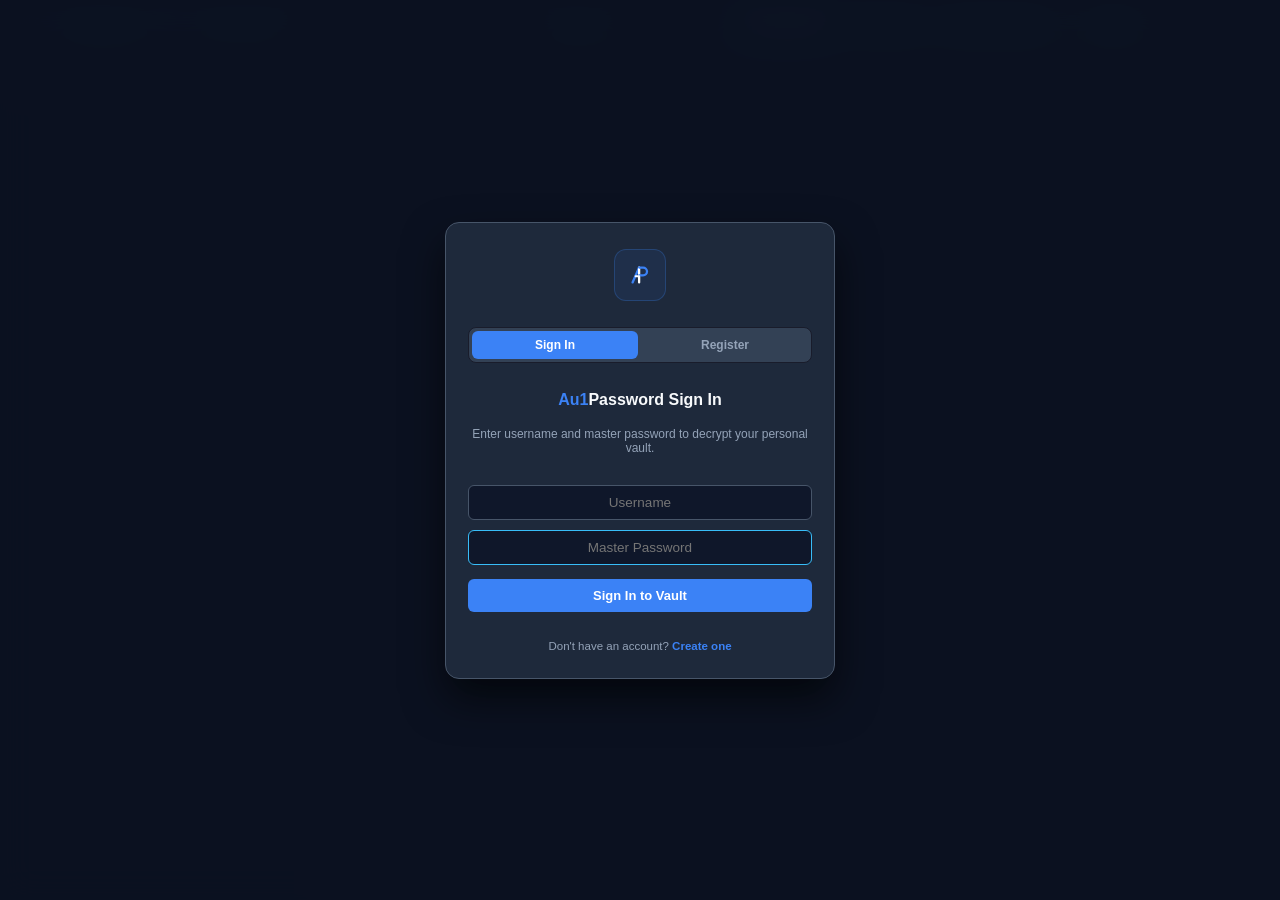
==== commit c6e74db8: "feat(auth): add multi-user registration, login, and isolated zero-knowledge vaults" ====
--- a/app/index.html
+++ b/app/index.html
@@ -1662,6 +1662,16 @@
 
       <button class="btn-icon" onclick="openSettingsModal()" title="Settings">
         <svg width="14" height="14" viewBox="0 0 24 24" fill="none" stroke="currentColor" stroke-width="2"><circle cx="12" cy="12" r="3"/><path d="M19.4 15a1.65 1.65 0 0 0 .33 1.82l.06.06a2 2 0 0 1 0 2.83 2 2 0 0 1-2.83 0l-.06-.06a1.65 1.65 0 0 0-1.82-.33 1.65 1.65 0 0 0-1 1.51V21a2 2 0 0 1-2 2 2 2 0 0 1-2-2v-.09A1.65 1.65 0 0 0 9 19.4a1.65 1.65 0 0 0-1.82.33l-.06.06a2 2 0 0 1-2.83 0 2 2 0 0 1 0-2.83l.06-.06a1.65 1.65 0 0 0 .33-1.82 1.65 1.65 0 0 0-1.51-1H3a2 2 0 0 1-2-2 2 2 0 0 1 2-2h.09A1.65 1.65 0 0 0 4.6 9a1.65 1.65 0 0 0-.33-1.82l-.06-.06a2 2 0 0 1 0-2.83 2 2 0 0 1 2.83 0l.06.06a1.65 1.65 0 0 0 1.82.33H9a1.65 1.65 0 0 0 1-1.51V3a2 2 0 0 1 2-2 2 2 0 0 1 2 2v.09a1.65 1.65 0 0 0 1 1.51 1.65 1.65 0 0 0 1.82-.33l.06-.06a2 2 0 0 1 2.83 0 2 2 0 0 1 0 2.83l-.06.06a1.65 1.65 0 0 0-.33 1.82V9a1.65 1.65 0 0 0 1.51 1H21a2 2 0 0 1 2 2 2 2 0 0 1-2 2h-.09a1.65 1.65 0 0 0-1.51 1z"/></svg>
+      </button>
+
+      <!-- Active User Profile Display -->
+      <div id="currentUserBadge" style="display:none; align-items:center; gap:6px; background:var(--bg-elevated); padding:3px 9px; border-radius:6px; font-size:11.5px; font-weight:700; color:var(--text-main); border:1px solid var(--surface-border-subtle);">
+        <svg width="12" height="12" viewBox="0 0 24 24" fill="none" stroke="currentColor" stroke-width="2"><path d="M20 21v-2a4 4 0 0 0-4-4H8a4 4 0 0 0-4 4v2"/><circle cx="12" cy="7" r="4"/></svg>
+        <span id="currentUsernameDisplay">User</span>
+      </div>
+
+      <button class="btn-icon" id="btnLogoutUser" onclick="logoutUser()" title="Sign Out / ออกจากระบบ" aria-label="Sign Out" style="color:var(--rose);">
+        <svg width="14" height="14" viewBox="0 0 24 24" fill="none" stroke="currentColor" stroke-width="2"><path d="M9 21H5a2 2 0 0 1-2-2V5a2 2 0 0 1 2-2h4"/><polyline points="16 17 21 12 16 7"/><line x1="21" y1="12" x2="9" y2="12"/></svg>
       </button>
 
       <button class="btn-icon" onclick="lockVault()" title="Lock Vault">
@@ -2628,11 +2638,11 @@
   </div>
 </div>
 
-<!-- Modal 9: Lock Screen / Unlock Modal -->
+<!-- Modal 9: Multi-User Authentication & Lock Screen Modal -->
 <div class="modal-overlay active" id="unlockModal">
-  <div class="modal-box" style="max-width:380px; text-align:center;">
-    <div class="modal-body" style="padding: 28px 20px; align-items:center;">
-      <div style="width: 52px; height: 52px; border-radius: 12px; background: rgba(59, 130, 246, 0.08); border: 1px solid rgba(59, 130, 246, 0.25); display: flex; align-items: center; justify-content: center; margin-bottom: 10px;">
+  <div class="modal-box" style="max-width:390px; text-align:center;">
+    <div class="modal-body" style="padding: 26px 22px; align-items:center;">
+      <div style="width: 52px; height: 52px; border-radius: 12px; background: rgba(59, 130, 246, 0.08); border: 1px solid rgba(59, 130, 246, 0.25); display: flex; align-items: center; justify-content: center; margin-bottom: 12px;">
         <svg width="28" height="28" viewBox="0 0 32 32" fill="none">
           <path d="M7.5 24.5L15 7.5" stroke="#3B82F6" stroke-width="2.6" stroke-linecap="round"/>
           <path d="M15 7.5V24.5" stroke="#FFFFFF" stroke-width="2.6" stroke-linecap="round"/>
@@ -2640,21 +2650,39 @@
           <path d="M11 17.5H15" stroke="#FFFFFF" stroke-width="2.2" stroke-linecap="round"/>
         </svg>
       </div>
-      <h3 style="font-size:17px; font-weight:700;" id="unlockTitle"><span style="color:#3B82F6;">Au1</span>Password Locked</h3>
-      <p style="font-size:12px; color:var(--text-muted); margin:4px 0 16px 0;" id="unlockSubtitle">Enter master password to decrypt your zero-knowledge vault.</p>
-
-      <form onsubmit="handleUnlockForm(event)" style="width:100%;">
-        <div class="form-group">
-          <input type="password" id="masterPasswordInput" class="form-input" placeholder="Master Password" required style="text-align:center; font-size:14px; padding:10px;">
-        </div>
-        <div class="form-group" id="confirmPasswordGroup" style="margin-top:10px; display:none;">
-          <input type="password" id="confirmPasswordInput" class="form-input" placeholder="Confirm Master Password" style="text-align:center; font-size:14px; padding:10px;">
+
+      <!-- Tab Switcher: Sign In vs Register -->
+      <div style="display:flex; width:100%; border-radius:8px; background:var(--bg-elevated); padding:3px; margin-bottom:14px; gap:4px; border:1px solid var(--surface-border-subtle);">
+        <button type="button" id="tabAuthLogin" onclick="switchAuthTab('login')" style="flex:1; padding:7px 0; border:none; border-radius:6px; font-size:12px; font-weight:700; cursor:pointer; background:var(--accent); color:#ffffff; transition:all 0.15s ease;">
+          Sign In
+        </button>
+        <button type="button" id="tabAuthRegister" onclick="switchAuthTab('register')" style="flex:1; padding:7px 0; border:none; border-radius:6px; font-size:12px; font-weight:700; cursor:pointer; background:transparent; color:var(--text-muted); transition:all 0.15s ease;">
+          Register
+        </button>
+      </div>
+
+      <h3 style="font-size:16px; font-weight:700;" id="unlockTitle"><span style="color:#3B82F6;">Au1</span>Password Sign In</h3>
+      <p style="font-size:12px; color:var(--text-muted); margin:4px 0 16px 0;" id="unlockSubtitle">Enter username and master password to decrypt your personal vault.</p>
+
+      <form onsubmit="handleAuthSubmit(event)" style="width:100%;">
+        <div class="form-group" style="margin-bottom:10px;">
+          <input type="text" id="authUsernameInput" class="form-input" placeholder="Username" required style="text-align:center; font-size:13.5px; padding:9px 12px;" autocomplete="username" autocapitalize="none">
+        </div>
+        <div class="form-group" style="margin-bottom:10px;">
+          <input type="password" id="masterPasswordInput" class="form-input" placeholder="Master Password" required style="text-align:center; font-size:13.5px; padding:9px 12px;" autocomplete="current-password">
+        </div>
+        <div class="form-group" id="confirmPasswordGroup" style="margin-bottom:10px; display:none;">
+          <input type="password" id="confirmPasswordInput" class="form-input" placeholder="Confirm Master Password" style="text-align:center; font-size:13.5px; padding:9px 12px;" autocomplete="new-password">
         </div>
         <div id="unlockError" style="color:var(--rose); font-size:11.5px; margin-top:8px; display:none;"></div>
-        <button type="submit" id="btnSubmitUnlock" class="btn-primary" style="width:100%; justify-content:center; margin-top:14px; padding:9px;">
-          Unlock Vault
+        <button type="submit" id="btnSubmitUnlock" class="btn-primary" style="width:100%; justify-content:center; margin-top:14px; padding:9px; font-size:13px; font-weight:700;">
+          Sign In to Vault
         </button>
       </form>
+
+      <div id="authSwitchPrompt" style="margin-top:14px; font-size:11.5px; color:var(--text-muted); cursor:pointer;" onclick="toggleAuthTab()">
+        Don't have an account? <span style="color:var(--accent); font-weight:600;">Create one</span>
+      </div>
     </div>
   </div>
 </div>
@@ -5727,12 +5755,16 @@
     try {
       const res = await fetch("/api/vault/status");
       const st = await res.json();
-      updateUnlockModalMode(st.exists === false);
       if (st.unlocked && activeSessionToken) {
         const itemRes = await fetch("/api/vault/items", { headers: getAuthHeaders() });
         if (itemRes.ok) {
           setVaultLockedState(false);
           const data = await itemRes.json();
+          if (data.username) {
+            currentUsername = data.username;
+            sessionStorage.setItem("au1_username", data.username);
+          }
+          renderUserBadge();
           vaultItems = data.items || [];
           if (Array.isArray(data.folders) && data.folders.length > 0) {
             userFolders = data.folders;
@@ -5748,116 +5780,222 @@
         }
       }
       setVaultLockedState(true);
+      renderUserBadge();
     } catch (e) {
       setVaultLockedState(true);
-    }
-  }
-
-  let vaultExists = true;
-
-  function updateUnlockModalMode(isNew) {
-    vaultExists = !isNew;
+      renderUserBadge();
+    }
+  }
+
+  let authMode = "login"; // "login" or "register"
+  let currentUsername = sessionStorage.getItem("au1_username") || null;
+
+  function renderUserBadge() {
+    const badge = document.getElementById("currentUserBadge");
+    const nameEl = document.getElementById("currentUsernameDisplay");
+    const btnLogout = document.getElementById("btnLogoutUser");
+    if (currentUsername && !isVaultLocked()) {
+      if (badge) badge.style.display = "inline-flex";
+      if (nameEl) nameEl.textContent = currentUsername;
+      if (btnLogout) btnLogout.style.display = "inline-flex";
+    } else {
+      if (badge) badge.style.display = "none";
+      if (btnLogout) btnLogout.style.display = "none";
+    }
+  }
+
+  function switchAuthTab(mode) {
+    authMode = mode;
+    const tabLogin = document.getElementById("tabAuthLogin");
+    const tabRegister = document.getElementById("tabAuthRegister");
     const titleEl = document.getElementById("unlockTitle");
     const subEl = document.getElementById("unlockSubtitle");
     const confirmGroup = document.getElementById("confirmPasswordGroup");
+    const confirmInput = document.getElementById("confirmPasswordInput");
     const btnSubmit = document.getElementById("btnSubmitUnlock");
-    const inputPass = document.getElementById("masterPasswordInput");
-    const confirmPass = document.getElementById("confirmPasswordInput");
-
-    if (isNew) {
-      if (titleEl) titleEl.innerHTML = `<span style="color:#3B82F6;">Au1</span>Password Setup`;
+    const switchPrompt = document.getElementById("authSwitchPrompt");
+    const errEl = document.getElementById("unlockError");
+    if (errEl) errEl.style.display = "none";
+
+    if (mode === "register") {
+      if (tabLogin) {
+        tabLogin.style.background = "transparent";
+        tabLogin.style.color = "var(--text-muted)";
+      }
+      if (tabRegister) {
+        tabRegister.style.background = "var(--accent)";
+        tabRegister.style.color = "#ffffff";
+      }
+      if (titleEl) titleEl.innerHTML = `<span style="color:#3B82F6;">Au1</span>Password Register`;
       if (subEl) subEl.textContent = currentLang === "th" 
-        ? "กำหนดรหัสผ่านหลัก (Master Password) เพื่อสร้างคลังเก็บข้อมูลของคุณ" 
-        : "Create your master password to initialize your zero-knowledge vault.";
+        ? "สมัครสมาชิกใหม่ คลังรหัสผ่านจะถูกแยกเก็บเป็นส่วนตัวเฉพาะคุณ" 
+        : "Create an account. Your vault is completely isolated and zero-knowledge encrypted.";
       if (confirmGroup) confirmGroup.style.display = "block";
-      if (confirmPass) confirmPass.required = true;
-      if (inputPass) inputPass.placeholder = currentLang === "th" ? "ตั้งรหัสผ่านหลักใหม่" : "Create Master Password";
-      if (btnSubmit) btnSubmit.textContent = currentLang === "th" ? "สร้างคลังรหัสผ่าน" : "Create Master Vault";
+      if (confirmInput) confirmInput.required = true;
+      if (btnSubmit) btnSubmit.textContent = currentLang === "th" ? "สมัครสมาชิกและสร้างคลังข้อมูล" : "Create Account & Vault";
+      if (switchPrompt) switchPrompt.innerHTML = currentLang === "th"
+        ? `มีบัญชีอยู่แล้ว? <span style="color:var(--accent); font-weight:600;">เข้าสู่ระบบ</span>`
+        : `Already have an account? <span style="color:var(--accent); font-weight:600;">Sign In</span>`;
     } else {
-      if (titleEl) titleEl.innerHTML = `<span style="color:#3B82F6;">Au1</span>Password Locked`;
+      if (tabLogin) {
+        tabLogin.style.background = "var(--accent)";
+        tabLogin.style.color = "#ffffff";
+      }
+      if (tabRegister) {
+        tabRegister.style.background = "transparent";
+        tabRegister.style.color = "var(--text-muted)";
+      }
+      if (titleEl) titleEl.innerHTML = `<span style="color:#3B82F6;">Au1</span>Password Sign In`;
       if (subEl) subEl.textContent = currentLang === "th" 
-        ? "กรอกรหัสผ่านหลักเพื่อปลดล็อกและถอดรหัสคลังข้อมูล" 
-        : "Enter master password to decrypt your zero-knowledge vault.";
+        ? "กรอกชื่อผู้ใช้และรหัสผ่านหลักเพื่อปลดล็อกคลังข้อมูลของคุณ" 
+        : "Enter username and master password to decrypt your personal vault.";
       if (confirmGroup) confirmGroup.style.display = "none";
-      if (confirmPass) {
-        confirmPass.required = false;
-        confirmPass.value = "";
-      }
-      if (inputPass) inputPass.placeholder = currentLang === "th" ? "รหัสผ่านหลัก" : "Master Password";
-      if (btnSubmit) btnSubmit.textContent = currentLang === "th" ? "ปลดล็อกคลังรหัสผ่าน" : "Unlock Vault";
-    }
-  }
-
-  async function handleUnlockForm(e) {
-    e.preventDefault();
-    const pass = document.getElementById("masterPasswordInput").value;
-    const confirmEl = document.getElementById("confirmPasswordInput");
+      if (confirmInput) {
+        confirmInput.required = false;
+        confirmInput.value = "";
+      }
+      if (btnSubmit) btnSubmit.textContent = currentLang === "th" ? "เข้าสู่ระบบคลังรหัสผ่าน" : "Sign In to Vault";
+      if (switchPrompt) switchPrompt.innerHTML = currentLang === "th"
+        ? `ยังไม่มีบัญชี? <span style="color:var(--accent); font-weight:600;">สมัครสมาชิกใหม่</span>`
+        : `Don't have an account? <span style="color:var(--accent); font-weight:600;">Create one</span>`;
+    }
+  }
+
+  function toggleAuthTab() {
+    switchAuthTab(authMode === "login" ? "register" : "login");
+  }
+
+  async function handleAuthSubmit(e) {
+    if (e && e.preventDefault) e.preventDefault();
+    const usernameInput = document.getElementById("authUsernameInput");
+    const passInput = document.getElementById("masterPasswordInput");
+    const confirmInput = document.getElementById("confirmPasswordInput");
     const errEl = document.getElementById("unlockError");
-    errEl.style.display = "none";
-
-    if (!vaultExists) {
-      const confirmVal = confirmEl ? confirmEl.value : "";
-      if (pass !== confirmVal) {
-        errEl.textContent = currentLang === "th" ? "รหัสผ่านทั้งสองช่องไม่ตรงกัน" : "Passwords do not match";
+    if (errEl) errEl.style.display = "none";
+
+    const username = (usernameInput ? usernameInput.value : "").trim();
+    const password = passInput ? passInput.value : "";
+    const confirmPass = confirmInput ? confirmInput.value : "";
+
+    if (!username) {
+      if (errEl) {
+        errEl.textContent = currentLang === "th" ? "กรุณากรอกชื่อผู้ใช้" : "Username is required";
         errEl.style.display = "block";
+      }
+      return;
+    }
+
+    if (authMode === "register") {
+      if (password !== confirmPass) {
+        if (errEl) {
+          errEl.textContent = currentLang === "th" ? "รหัสผ่านทั้งสองช่องไม่ตรงกัน" : "Passwords do not match";
+          errEl.style.display = "block";
+        }
         return;
       }
-      if (pass.length < 4) {
-        errEl.textContent = currentLang === "th" ? "รหัสผ่านต้องมีความยาวอย่างน้อย 4 ตัวอักษร" : "Master password must be at least 4 characters";
-        errEl.style.display = "block";
+      if (password.length < 4) {
+        if (errEl) {
+          errEl.textContent = currentLang === "th" ? "รหัสผ่านต้องมีความยาวอย่างน้อย 4 ตัวอักษร" : "Password must be at least 4 characters";
+          errEl.style.display = "block";
+        }
         return;
       }
+
       try {
-        const res = await fetch("/api/vault/init", {
+        const res = await fetch("/api/auth/register", {
           method: "POST",
           headers: { "Content-Type": "application/json" },
-          body: JSON.stringify({ password: pass })
+          body: JSON.stringify({ username, password })
         });
         const data = await res.json();
-        if (!res.ok) throw new Error(data.error || "Initialization failed");
-        if (data.token) {
-          activeSessionToken = data.token;
-          sessionStorage.setItem("au1_session_token", data.token);
+        if (!res.ok) throw new Error(data.error || "Registration failed");
+
+        activeSessionToken = data.token;
+        currentUsername = data.username;
+        sessionStorage.setItem("au1_session_token", data.token);
+        sessionStorage.setItem("au1_username", data.username);
+        setVaultLockedState(false);
+        renderUserBadge();
+        await loadVaultItems();
+        showToast(currentLang === "th" ? `ยินดีต้อนรับคุณ ${data.username}! สร้างคลังสำเร็จ` : `Welcome ${data.username}! Vault created`);
+      } catch (ex) {
+        if (errEl) {
+          errEl.textContent = ex.message;
+          errEl.style.display = "block";
         }
-        vaultExists = true;
-        updateUnlockModalMode(false);
+      }
+    } else {
+      // Login mode
+      try {
+        const res = await fetch("/api/auth/login", {
+          method: "POST",
+          headers: { "Content-Type": "application/json" },
+          body: JSON.stringify({ username, password })
+        });
+        const data = await res.json();
+        if (!res.ok) {
+          // If 401 and user does not exist, check if legacy single-user unlock applies
+          if (res.status === 401) {
+            const legacyRes = await fetch("/api/vault/unlock", {
+              method: "POST",
+              headers: { "Content-Type": "application/json" },
+              body: JSON.stringify({ username, password })
+            });
+            const legData = await legacyRes.json();
+            if (legacyRes.ok && legData.token) {
+              activeSessionToken = legData.token;
+              currentUsername = legData.username || username;
+              sessionStorage.setItem("au1_session_token", legData.token);
+              sessionStorage.setItem("au1_username", currentUsername);
+              setVaultLockedState(false);
+              renderUserBadge();
+              await loadVaultItems();
+              showToast(currentLang === "th" ? "เข้าสู่ระบบสำเร็จ" : "Signed In");
+              return;
+            }
+          }
+          throw new Error(data.error || "Invalid username or password");
+        }
+
+        activeSessionToken = data.token;
+        currentUsername = data.username;
+        sessionStorage.setItem("au1_session_token", data.token);
+        sessionStorage.setItem("au1_username", data.username);
         setVaultLockedState(false);
+        renderUserBadge();
         await loadVaultItems();
-        showToast(currentLang === "th" ? "สร้างคลังข้อมูลและปลดล็อกสำเร็จ!" : "Vault Initialized & Unlocked!");
+        showToast(currentLang === "th" ? `ยินดีต้อนรับกลับคุณ ${data.username}` : `Welcome back, ${data.username}!`);
       } catch (ex) {
-        errEl.textContent = ex.message;
-        errEl.style.display = "block";
-      }
-      return;
-    }
-
+        if (errEl) {
+          errEl.textContent = ex.message;
+          errEl.style.display = "block";
+        }
+      }
+    }
+  }
+
+  // Alias for backward compatibility
+  function handleUnlockForm(e) {
+    handleAuthSubmit(e);
+  }
+
+  async function logoutUser() {
     try {
-      const res = await fetch("/api/vault/unlock", {
+      await fetch("/api/auth/logout", {
         method: "POST",
-        headers: { "Content-Type": "application/json" },
-        body: JSON.stringify({ password: pass })
+        headers: getAuthHeaders()
       });
-      const data = await res.json();
-      if (!res.ok) {
-        if (res.status === 404 || (data.error && data.error.includes("init first"))) {
-          updateUnlockModalMode(true);
-          errEl.textContent = currentLang === "th" ? "ไม่พบคลังข้อมูล กำหนดรหัสผ่านใหม่เพื่อเริ่มใช้งาน" : "No vault found. Please create your master password to begin.";
-          errEl.style.display = "block";
-          return;
-        }
-        throw new Error(data.error || "Invalid password");
-      }
-      if (data.token) {
-        activeSessionToken = data.token;
-        sessionStorage.setItem("au1_session_token", data.token);
-      }
-      setVaultLockedState(false);
-      await loadVaultItems();
-      showToast("Vault Unlocked");
-    } catch (ex) {
-      errEl.textContent = ex.message;
-      errEl.style.display = "block";
-    }
+    } catch (_) {}
+    sessionStorage.removeItem("au1_session_token");
+    sessionStorage.removeItem("au1_username");
+    activeSessionToken = null;
+    currentUsername = null;
+    vaultItems = [];
+    userFolders = ["Personal", "Work", "Finance", "Social"];
+    setVaultLockedState(true);
+    renderUserBadge();
+    switchAuthTab("login");
+    showToast(currentLang === "th" ? "ออกจากระบบแล้ว" : "Signed out");
   }
 
   async function lockVault() {
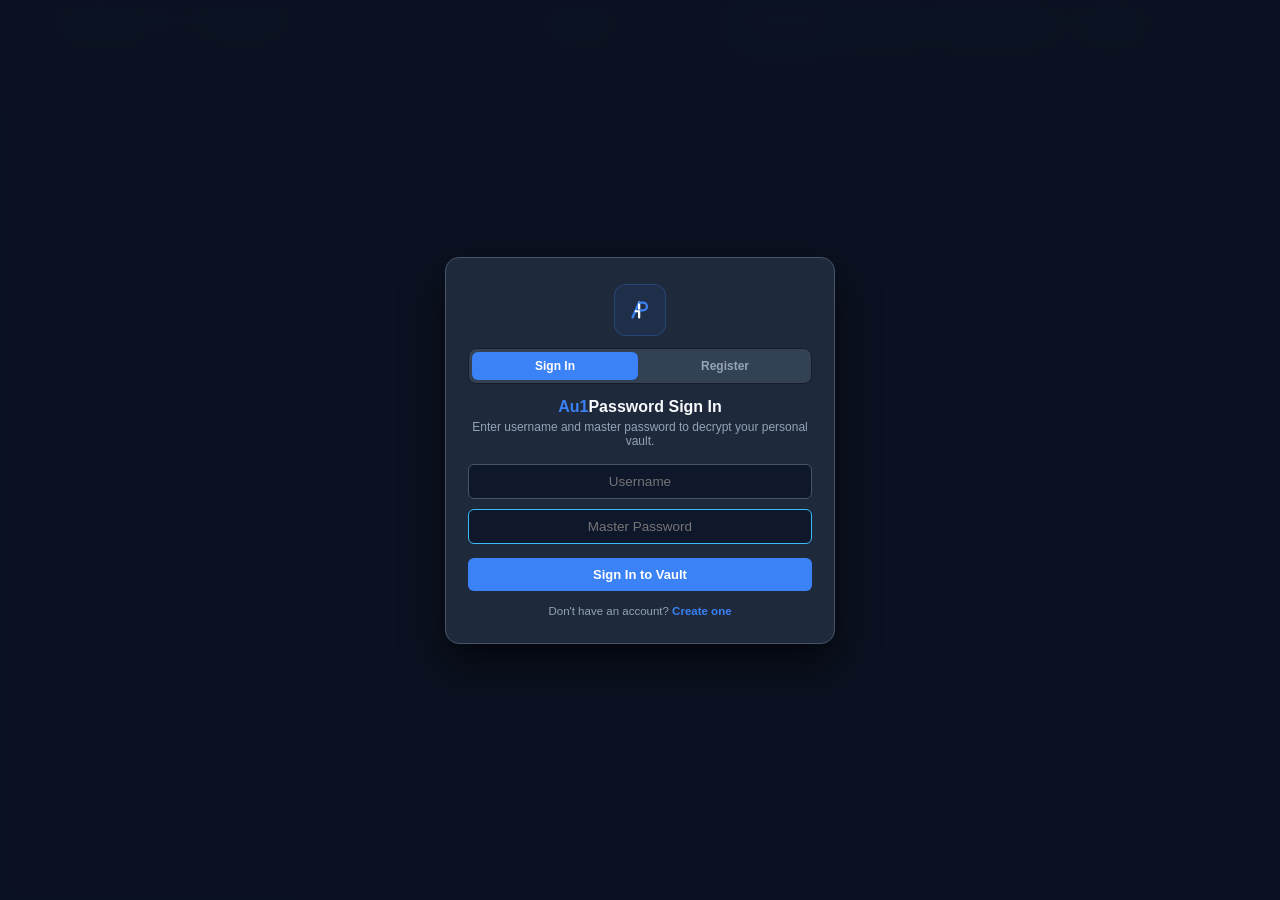
==== commit df387727: "feat(auth): add 2FA Authenticator TOTP support for account login and settings management" ====
--- a/app/index.html
+++ b/app/index.html
@@ -1228,6 +1228,37 @@
     }
     .form-input:focus, .form-select:focus, .form-textarea:focus {
       border-color: var(--primary);
+    }
+
+    .form-input.input-error, .form-select.input-error, .form-textarea.input-error {
+      border-color: var(--rose) !important;
+      box-shadow: 0 0 0 2px rgba(244, 63, 94, 0.25) !important;
+    }
+
+    @keyframes modalShake {
+      0%, 100% { transform: translateX(0); }
+      15%, 55%, 85% { transform: translateX(-5px); }
+      35%, 70% { transform: translateX(5px); }
+    }
+
+    .modal-shake {
+      animation: modalShake 0.35s ease-in-out;
+    }
+
+    .auth-error-banner {
+      background: rgba(244, 63, 94, 0.12);
+      border: 1px solid rgba(244, 63, 94, 0.35);
+      color: var(--rose);
+      font-size: 12px;
+      font-weight: 500;
+      padding: 8px 12px;
+      border-radius: 8px;
+      display: none;
+      align-items: center;
+      gap: 8px;
+      text-align: left;
+      margin-top: 10px;
+      line-height: 1.4;
     }
 
     /* Generator Modal Styles */
@@ -2208,8 +2239,8 @@
     </div>
     <div class="modal-body" style="gap: 14px;">
       <!-- Create New Folder Form -->
-      <form onsubmit="handleCreateFolderFromModal(event)" style="display: flex; gap: 8px;">
-        <input type="text" id="modalNewFolderName" class="form-input" placeholder="New folder name (e.g. Work, Dpis6, Personal)" required style="flex: 1;">
+      <form onsubmit="handleCreateFolderFromModal(event)" novalidate style="display: flex; gap: 8px;">
+        <input type="text" id="modalNewFolderName" class="form-input" placeholder="New folder name (e.g. Work, Dpis6, Personal)" style="flex: 1;">
         <button type="submit" class="btn-primary" style="white-space: nowrap;">+ Add Folder</button>
       </form>
 
@@ -2630,6 +2661,25 @@
         <label class="form-label">PBKDF2 Key Derivation Iterations</label>
         <input type="number" class="form-input" id="cfgKdfInput" value="600000" min="100000">
       </div>
+
+      <!-- 2FA Settings Section -->
+      <div style="margin-top: 16px; padding-top: 14px; border-top: 1px solid var(--surface-border);">
+        <div style="display:flex; justify-content:space-between; align-items:center;">
+          <div>
+            <div style="font-size:12.5px; font-weight:700; color:var(--text-main);" id="settings2faTitle">Two-Factor Authentication (2FA)</div>
+            <div style="font-size:11px; color:var(--text-muted); margin-top:2px;" id="settings2faSubtitle">Protect sign-in with Google Authenticator or any TOTP app</div>
+          </div>
+          <span id="settings2faBadge" style="font-size:11px; font-weight:700; padding:3px 8px; border-radius:4px; background:rgba(255,255,255,0.06); color:var(--text-muted);">Disabled</span>
+        </div>
+        <div style="margin-top:10px; display:flex; gap:8px;">
+          <button type="button" class="btn-secondary" id="btnOpen2faSetup" onclick="open2faSetupModal()" style="font-size:11.5px; font-weight:600; padding:6px 12px;">
+            Set Up 2FA Authenticator
+          </button>
+          <button type="button" class="btn-secondary" id="btnDisable2fa" onclick="disable2fa()" style="display:none; font-size:11.5px; font-weight:600; padding:6px 12px; color:var(--rose); border-color:rgba(244,63,94,0.3);">
+            Disable 2FA
+          </button>
+        </div>
+      </div>
     </div>
     <div class="modal-footer">
       <button class="btn-secondary" onclick="closeModal('settingsModal')">Close</button>
@@ -2638,51 +2688,123 @@
   </div>
 </div>
 
+<!-- Modal 8.5: 2FA Setup Modal -->
+<div class="modal-overlay" id="twoFactorSetupModal">
+  <div class="modal-box" style="max-width: 420px; text-align: center;">
+    <div class="modal-header">
+      <div class="modal-title">
+        <svg width="16" height="16" viewBox="0 0 24 24" fill="none" stroke="var(--accent)" stroke-width="2">
+          <path d="M12 22s8-4 8-10V5l-8-3-8 3v7c0 6 8 10 8 10z"/>
+          <path d="m9 12 2 2 4-4"/>
+        </svg>
+        <span id="twoFactorSetupModalTitle">Set Up 2FA Authenticator</span>
+      </div>
+      <button class="btn-icon" onclick="closeModal('twoFactorSetupModal')">&times;</button>
+    </div>
+    <div class="modal-body" style="padding: 20px; align-items: center; gap: 12px;">
+      <p style="font-size: 12px; color: var(--text-muted); margin: 0;" id="twoFactorSetupPrompt">
+        Scan this QR code with <strong>Google Authenticator</strong> or any TOTP app:
+      </p>
+
+      <div id="twoFactorQrBox" style="background: #ffffff; padding: 10px; border-radius: 10px; display: flex; align-items: center; justify-content: center; width: 174px; height: 174px; margin: 4px auto; box-shadow: 0 4px 12px rgba(0,0,0,0.2);">
+        <!-- QR Code SVG injected via JS -->
+      </div>
+
+      <div style="width: 100%; background: var(--bg-base); border: 1px solid var(--surface-border); border-radius: 6px; padding: 7px 10px; font-size: 11.5px; display: flex; align-items: center; justify-content: space-between;">
+        <span style="font-family: monospace; font-size: 11px; letter-spacing: 1px; color: var(--accent); overflow: hidden; text-overflow: ellipsis;" id="twoFactorSecretDisplay">---</span>
+        <button type="button" class="btn-action-sm" onclick="copy2faSecret()" style="margin-left: 8px; flex-shrink: 0;">Copy</button>
+      </div>
+
+      <div style="width: 100%; text-align: left; margin-top: 4px;">
+        <label class="form-label" style="margin-bottom: 6px; font-size: 11.5px;" id="twoFactorVerifyLabel">Enter 6-digit code to verify:</label>
+        <input type="text" id="twoFactorVerifyCodeInput" class="form-input" placeholder="000000" maxlength="6" inputmode="numeric" style="text-align: center; font-size: 18px; font-weight: 700; font-family: monospace; letter-spacing: 4px; width: 100%; padding: 8px;">
+      </div>
+
+      <div id="twoFactorSetupError" class="auth-error-banner" style="width: 100%;"></div>
+    </div>
+    <div class="modal-footer" style="justify-content: space-between;">
+      <button class="btn-secondary" onclick="closeModal('twoFactorSetupModal')">Cancel</button>
+      <button class="btn-primary" onclick="confirm2faEnable()" id="btnConfirm2faEnable">Verify & Enable 2FA</button>
+    </div>
+  </div>
+</div>
+
 <!-- Modal 9: Multi-User Authentication & Lock Screen Modal -->
 <div class="modal-overlay active" id="unlockModal">
   <div class="modal-box" style="max-width:390px; text-align:center;">
     <div class="modal-body" style="padding: 26px 22px; align-items:center;">
-      <div style="width: 52px; height: 52px; border-radius: 12px; background: rgba(59, 130, 246, 0.08); border: 1px solid rgba(59, 130, 246, 0.25); display: flex; align-items: center; justify-content: center; margin-bottom: 12px;">
-        <svg width="28" height="28" viewBox="0 0 32 32" fill="none">
-          <path d="M7.5 24.5L15 7.5" stroke="#3B82F6" stroke-width="2.6" stroke-linecap="round"/>
-          <path d="M15 7.5V24.5" stroke="#FFFFFF" stroke-width="2.6" stroke-linecap="round"/>
-          <path d="M15 7.5H19.5C22 7.5 24 9.5 24 12C24 14.5 22 16.5 19.5 16.5H15" stroke="#3B82F6" stroke-width="2.6" stroke-linecap="round" stroke-linejoin="round"/>
-          <path d="M11 17.5H15" stroke="#FFFFFF" stroke-width="2.2" stroke-linecap="round"/>
-        </svg>
+
+      <!-- Standard Login / Register Container -->
+      <div id="authStandardContainer" style="width:100%; display:flex; flex-direction:column; align-items:center;">
+        <div style="width: 52px; height: 52px; border-radius: 12px; background: rgba(59, 130, 246, 0.08); border: 1px solid rgba(59, 130, 246, 0.25); display: flex; align-items: center; justify-content: center; margin-bottom: 12px;">
+          <svg width="28" height="28" viewBox="0 0 32 32" fill="none">
+            <path d="M7.5 24.5L15 7.5" stroke="#3B82F6" stroke-width="2.6" stroke-linecap="round"/>
+            <path d="M15 7.5V24.5" stroke="#FFFFFF" stroke-width="2.6" stroke-linecap="round"/>
+            <path d="M15 7.5H19.5C22 7.5 24 9.5 24 12C24 14.5 22 16.5 19.5 16.5H15" stroke="#3B82F6" stroke-width="2.6" stroke-linecap="round" stroke-linejoin="round"/>
+            <path d="M11 17.5H15" stroke="#FFFFFF" stroke-width="2.2" stroke-linecap="round"/>
+          </svg>
+        </div>
+
+        <!-- Tab Switcher: Sign In vs Register -->
+        <div style="display:flex; width:100%; border-radius:8px; background:var(--bg-elevated); padding:3px; margin-bottom:14px; gap:4px; border:1px solid var(--surface-border-subtle);">
+          <button type="button" id="tabAuthLogin" onclick="switchAuthTab('login')" style="flex:1; padding:7px 0; border:none; border-radius:6px; font-size:12px; font-weight:700; cursor:pointer; background:var(--accent); color:#ffffff; transition:all 0.15s ease;">
+            Sign In
+          </button>
+          <button type="button" id="tabAuthRegister" onclick="switchAuthTab('register')" style="flex:1; padding:7px 0; border:none; border-radius:6px; font-size:12px; font-weight:700; cursor:pointer; background:transparent; color:var(--text-muted); transition:all 0.15s ease;">
+            Register
+          </button>
+        </div>
+
+        <h3 style="font-size:16px; font-weight:700;" id="unlockTitle"><span style="color:#3B82F6;">Au1</span>Password Sign In</h3>
+        <p style="font-size:12px; color:var(--text-muted); margin:4px 0 16px 0;" id="unlockSubtitle">Enter username and master password to decrypt your personal vault.</p>
+
+        <form onsubmit="handleAuthSubmit(event)" novalidate style="width:100%;">
+          <div class="form-group" style="margin-bottom:10px;">
+            <input type="text" id="authUsernameInput" class="form-input" placeholder="Username" style="text-align:center; font-size:13.5px; padding:9px 12px;" autocomplete="username" autocapitalize="none">
+          </div>
+          <div class="form-group" style="margin-bottom:10px;">
+            <input type="password" id="masterPasswordInput" class="form-input" placeholder="Master Password" style="text-align:center; font-size:13.5px; padding:9px 12px;" autocomplete="current-password">
+          </div>
+          <div class="form-group" id="confirmPasswordGroup" style="margin-bottom:10px; display:none;">
+            <input type="password" id="confirmPasswordInput" class="form-input" placeholder="Confirm Master Password" style="text-align:center; font-size:13.5px; padding:9px 12px;" autocomplete="new-password">
+          </div>
+          <div id="unlockError" class="auth-error-banner"></div>
+          <button type="submit" id="btnSubmitUnlock" class="btn-primary" style="width:100%; justify-content:center; margin-top:14px; padding:9px; font-size:13px; font-weight:700;">
+            Sign In to Vault
+          </button>
+        </form>
+
+        <div id="authSwitchPrompt" style="margin-top:14px; font-size:11.5px; color:var(--text-muted); cursor:pointer;" onclick="toggleAuthTab()">
+          Don't have an account? <span style="color:var(--accent); font-weight:600;">Create one</span>
+        </div>
       </div>
 
-      <!-- Tab Switcher: Sign In vs Register -->
-      <div style="display:flex; width:100%; border-radius:8px; background:var(--bg-elevated); padding:3px; margin-bottom:14px; gap:4px; border:1px solid var(--surface-border-subtle);">
-        <button type="button" id="tabAuthLogin" onclick="switchAuthTab('login')" style="flex:1; padding:7px 0; border:none; border-radius:6px; font-size:12px; font-weight:700; cursor:pointer; background:var(--accent); color:#ffffff; transition:all 0.15s ease;">
-          Sign In
-        </button>
-        <button type="button" id="tabAuthRegister" onclick="switchAuthTab('register')" style="flex:1; padding:7px 0; border:none; border-radius:6px; font-size:12px; font-weight:700; cursor:pointer; background:transparent; color:var(--text-muted); transition:all 0.15s ease;">
-          Register
-        </button>
+      <!-- 2FA Prompt Container (Shown during login if user has 2FA enabled) -->
+      <div id="auth2faPromptContainer" style="display:none; width:100%; flex-direction:column; align-items:center;">
+        <div style="width: 52px; height: 52px; border-radius: 12px; background: rgba(59, 130, 246, 0.1); border: 1px solid rgba(59, 130, 246, 0.3); display: flex; align-items: center; justify-content: center; margin-bottom: 12px;">
+          <svg width="28" height="28" viewBox="0 0 24 24" fill="none" stroke="#3b82f6" stroke-width="2">
+            <path d="M12 22s8-4 8-10V5l-8-3-8 3v7c0 6 8 10 8 10z"/>
+            <path d="m9 12 2 2 4-4"/>
+          </svg>
+        </div>
+        <h3 style="font-size:16px; font-weight:700;" id="auth2faTitle"><span style="color:#3B82F6;">2FA</span> Verification</h3>
+        <p style="font-size:12px; color:var(--text-muted); margin:4px 0 16px 0;" id="auth2faSubtitle">Enter 6-digit code from your Authenticator app.</p>
+
+        <form onsubmit="handle2faSubmit(event)" novalidate style="width:100%;">
+          <div class="form-group" style="margin-bottom:10px;">
+            <input type="text" id="auth2faCodeInput" class="form-input" placeholder="000 000" maxlength="6" inputmode="numeric" pattern="[0-9]*" autocomplete="one-time-code" style="text-align:center; font-size:22px; font-weight:700; letter-spacing:6px; font-family:monospace; padding:10px 12px;">
+          </div>
+          <div id="auth2faError" class="auth-error-banner"></div>
+          <button type="submit" id="btnSubmit2fa" class="btn-primary" style="width:100%; justify-content:center; margin-top:14px; padding:9px; font-size:13px; font-weight:700;">
+            Verify & Unlock Vault
+          </button>
+        </form>
+
+        <div style="margin-top:14px; font-size:11.5px; color:var(--text-muted); cursor:pointer;" onclick="cancel2faPrompt()">
+          <span style="color:var(--accent); font-weight:600;">← Back to Sign In</span>
+        </div>
       </div>
 
-      <h3 style="font-size:16px; font-weight:700;" id="unlockTitle"><span style="color:#3B82F6;">Au1</span>Password Sign In</h3>
-      <p style="font-size:12px; color:var(--text-muted); margin:4px 0 16px 0;" id="unlockSubtitle">Enter username and master password to decrypt your personal vault.</p>
-
-      <form onsubmit="handleAuthSubmit(event)" style="width:100%;">
-        <div class="form-group" style="margin-bottom:10px;">
-          <input type="text" id="authUsernameInput" class="form-input" placeholder="Username" required style="text-align:center; font-size:13.5px; padding:9px 12px;" autocomplete="username" autocapitalize="none">
-        </div>
-        <div class="form-group" style="margin-bottom:10px;">
-          <input type="password" id="masterPasswordInput" class="form-input" placeholder="Master Password" required style="text-align:center; font-size:13.5px; padding:9px 12px;" autocomplete="current-password">
-        </div>
-        <div class="form-group" id="confirmPasswordGroup" style="margin-bottom:10px; display:none;">
-          <input type="password" id="confirmPasswordInput" class="form-input" placeholder="Confirm Master Password" style="text-align:center; font-size:13.5px; padding:9px 12px;" autocomplete="new-password">
-        </div>
-        <div id="unlockError" style="color:var(--rose); font-size:11.5px; margin-top:8px; display:none;"></div>
-        <button type="submit" id="btnSubmitUnlock" class="btn-primary" style="width:100%; justify-content:center; margin-top:14px; padding:9px; font-size:13px; font-weight:700;">
-          Sign In to Vault
-        </button>
-      </form>
-
-      <div id="authSwitchPrompt" style="margin-top:14px; font-size:11.5px; color:var(--text-muted); cursor:pointer;" onclick="toggleAuthTab()">
-        Don't have an account? <span style="color:var(--accent); font-weight:600;">Create one</span>
-      </div>
     </div>
   </div>
 </div>
@@ -5804,8 +5926,48 @@
     }
   }
 
+  function clearAuthValidation() {
+    const usernameInput = document.getElementById("authUsernameInput");
+    const passInput = document.getElementById("masterPasswordInput");
+    const confirmInput = document.getElementById("confirmPasswordInput");
+    const errEl = document.getElementById("unlockError");
+    if (usernameInput) usernameInput.classList.remove("input-error");
+    if (passInput) passInput.classList.remove("input-error");
+    if (confirmInput) confirmInput.classList.remove("input-error");
+    if (errEl) {
+      errEl.style.display = "none";
+      errEl.innerHTML = "";
+    }
+  }
+
+  function showAuthError(message, targetInput = null) {
+    const errEl = document.getElementById("unlockError");
+    if (errEl) {
+      errEl.innerHTML = `
+        <svg width="15" height="15" viewBox="0 0 24 24" fill="none" stroke="currentColor" stroke-width="2" style="flex-shrink:0;">
+          <circle cx="12" cy="12" r="10"/>
+          <line x1="12" y1="8" x2="12" y2="12"/>
+          <line x1="12" y1="16" x2="12.01" y2="16"/>
+        </svg>
+        <span>${escapeHtml(message)}</span>
+      `;
+      errEl.style.display = "flex";
+    }
+    if (targetInput) {
+      targetInput.classList.add("input-error");
+      targetInput.focus();
+    }
+    const modalBox = document.querySelector("#unlockModal .modal-box");
+    if (modalBox) {
+      modalBox.classList.remove("modal-shake");
+      void modalBox.offsetWidth;
+      modalBox.classList.add("modal-shake");
+    }
+  }
+
   function switchAuthTab(mode) {
     authMode = mode;
+    clearAuthValidation();
     const tabLogin = document.getElementById("tabAuthLogin");
     const tabRegister = document.getElementById("tabAuthRegister");
     const titleEl = document.getElementById("unlockTitle");
@@ -5814,8 +5976,6 @@
     const confirmInput = document.getElementById("confirmPasswordInput");
     const btnSubmit = document.getElementById("btnSubmitUnlock");
     const switchPrompt = document.getElementById("authSwitchPrompt");
-    const errEl = document.getElementById("unlockError");
-    if (errEl) errEl.style.display = "none";
 
     if (mode === "register") {
       if (tabLogin) {
@@ -5831,7 +5991,7 @@
         ? "สมัครสมาชิกใหม่ คลังรหัสผ่านจะถูกแยกเก็บเป็นส่วนตัวเฉพาะคุณ" 
         : "Create an account. Your vault is completely isolated and zero-knowledge encrypted.";
       if (confirmGroup) confirmGroup.style.display = "block";
-      if (confirmInput) confirmInput.required = true;
+      if (confirmInput) confirmInput.value = "";
       if (btnSubmit) btnSubmit.textContent = currentLang === "th" ? "สมัครสมาชิกและสร้างคลังข้อมูล" : "Create Account & Vault";
       if (switchPrompt) switchPrompt.innerHTML = currentLang === "th"
         ? `มีบัญชีอยู่แล้ว? <span style="color:var(--accent); font-weight:600;">เข้าสู่ระบบ</span>`
@@ -5850,10 +6010,7 @@
         ? "กรอกชื่อผู้ใช้และรหัสผ่านหลักเพื่อปลดล็อกคลังข้อมูลของคุณ" 
         : "Enter username and master password to decrypt your personal vault.";
       if (confirmGroup) confirmGroup.style.display = "none";
-      if (confirmInput) {
-        confirmInput.required = false;
-        confirmInput.value = "";
-      }
+      if (confirmInput) confirmInput.value = "";
       if (btnSubmit) btnSubmit.textContent = currentLang === "th" ? "เข้าสู่ระบบคลังรหัสผ่าน" : "Sign In to Vault";
       if (switchPrompt) switchPrompt.innerHTML = currentLang === "th"
         ? `ยังไม่มีบัญชี? <span style="color:var(--accent); font-weight:600;">สมัครสมาชิกใหม่</span>`
@@ -5867,37 +6024,47 @@
 
   async function handleAuthSubmit(e) {
     if (e && e.preventDefault) e.preventDefault();
+    clearAuthValidation();
+
     const usernameInput = document.getElementById("authUsernameInput");
     const passInput = document.getElementById("masterPasswordInput");
     const confirmInput = document.getElementById("confirmPasswordInput");
-    const errEl = document.getElementById("unlockError");
-    if (errEl) errEl.style.display = "none";
 
     const username = (usernameInput ? usernameInput.value : "").trim();
     const password = passInput ? passInput.value : "";
     const confirmPass = confirmInput ? confirmInput.value : "";
 
     if (!username) {
-      if (errEl) {
-        errEl.textContent = currentLang === "th" ? "กรุณากรอกชื่อผู้ใช้" : "Username is required";
-        errEl.style.display = "block";
-      }
+      const msg = currentLang === "th" ? "กรุณากรอกชื่อผู้ใช้" : "Please enter your username";
+      showAuthError(msg, usernameInput);
       return;
     }
+    if (username.length < 3) {
+      const msg = currentLang === "th" ? "ชื่อผู้ใช้ต้องมีอย่างน้อย 3 ตัวอักษร" : "Username must be at least 3 characters";
+      showAuthError(msg, usernameInput);
+      return;
+    }
+
+    if (!password) {
+      const msg = currentLang === "th" ? "กรุณากรอกรหัสผ่านหลัก" : "Please enter your master password";
+      showAuthError(msg, passInput);
+      return;
+    }
 
     if (authMode === "register") {
+      if (password.length < 4) {
+        const msg = currentLang === "th" ? "รหัสผ่านต้องมีความยาวอย่างน้อย 4 ตัวอักษร" : "Password must be at least 4 characters";
+        showAuthError(msg, passInput);
+        return;
+      }
+      if (!confirmPass) {
+        const msg = currentLang === "th" ? "กรุณายืนยันรหัสผ่านหลัก" : "Please confirm your master password";
+        showAuthError(msg, confirmInput);
+        return;
+      }
       if (password !== confirmPass) {
-        if (errEl) {
-          errEl.textContent = currentLang === "th" ? "รหัสผ่านทั้งสองช่องไม่ตรงกัน" : "Passwords do not match";
-          errEl.style.display = "block";
-        }
-        return;
-      }
-      if (password.length < 4) {
-        if (errEl) {
-          errEl.textContent = currentLang === "th" ? "รหัสผ่านต้องมีความยาวอย่างน้อย 4 ตัวอักษร" : "Password must be at least 4 characters";
-          errEl.style.display = "block";
-        }
+        const msg = currentLang === "th" ? "รหัสผ่านทั้งสองช่องไม่ตรงกัน" : "Passwords do not match";
+        showAuthError(msg, confirmInput);
         return;
       }
 
@@ -5919,10 +6086,7 @@
         await loadVaultItems();
         showToast(currentLang === "th" ? `ยินดีต้อนรับคุณ ${data.username}! สร้างคลังสำเร็จ` : `Welcome ${data.username}! Vault created`);
       } catch (ex) {
-        if (errEl) {
-          errEl.textContent = ex.message;
-          errEl.style.display = "block";
-        }
+        showAuthError(ex.message, usernameInput);
       }
     } else {
       // Login mode
@@ -5954,7 +6118,14 @@
               return;
             }
           }
-          throw new Error(data.error || "Invalid username or password");
+          throw new Error(data.error || (currentLang === "th" ? "ชื่อผู้ใช้หรือรหัสผ่านไม่ถูกต้อง" : "Invalid username or password"));
+        }
+
+        // Check if 2FA verification is required
+        if (data.requires_2fa) {
+          pending2faTempToken = data.temp_token;
+          show2faPrompt();
+          return;
         }
 
         activeSessionToken = data.token;
@@ -5966,11 +6137,260 @@
         await loadVaultItems();
         showToast(currentLang === "th" ? `ยินดีต้อนรับกลับคุณ ${data.username}` : `Welcome back, ${data.username}!`);
       } catch (ex) {
-        if (errEl) {
-          errEl.textContent = ex.message;
-          errEl.style.display = "block";
-        }
-      }
+        showAuthError(ex.message, passInput);
+      }
+    }
+  }
+
+  // Two-Factor Authentication (2FA) State & Functions
+  let pending2faTempToken = null;
+  let current2faSecret = "";
+
+  function show2faPrompt() {
+    const stdContainer = document.getElementById("authStandardContainer");
+    const prmptContainer = document.getElementById("auth2faPromptContainer");
+    const codeInput = document.getElementById("auth2faCodeInput");
+    const errEl = document.getElementById("auth2faError");
+    if (stdContainer) stdContainer.style.display = "none";
+    if (prmptContainer) prmptContainer.style.display = "flex";
+    if (errEl) {
+      errEl.style.display = "none";
+      errEl.innerHTML = "";
+    }
+    if (codeInput) {
+      codeInput.value = "";
+      codeInput.classList.remove("input-error");
+      setTimeout(() => codeInput.focus(), 150);
+    }
+  }
+
+  function cancel2faPrompt() {
+    pending2faTempToken = null;
+    const stdContainer = document.getElementById("authStandardContainer");
+    const prmptContainer = document.getElementById("auth2faPromptContainer");
+    const codeInput = document.getElementById("auth2faCodeInput");
+    const errEl = document.getElementById("auth2faError");
+    if (prmptContainer) prmptContainer.style.display = "none";
+    if (stdContainer) stdContainer.style.display = "flex";
+    if (errEl) errEl.style.display = "none";
+    if (codeInput) {
+      codeInput.value = "";
+      codeInput.classList.remove("input-error");
+    }
+  }
+
+  async function handle2faSubmit(e) {
+    if (e && e.preventDefault) e.preventDefault();
+    const codeInput = document.getElementById("auth2faCodeInput");
+    const errEl = document.getElementById("auth2faError");
+    const btnSubmit = document.getElementById("btnSubmit2fa");
+    const code = (codeInput ? codeInput.value : "").trim();
+
+    if (!code || code.length !== 6 || !/^\d{6}$/.test(code)) {
+      if (errEl) {
+        errEl.innerHTML = `
+          <svg width="15" height="15" viewBox="0 0 24 24" fill="none" stroke="currentColor" stroke-width="2" style="flex-shrink:0;">
+            <circle cx="12" cy="12" r="10"/>
+            <line x1="12" y1="8" x2="12" y2="12"/>
+            <line x1="12" y1="16" x2="12.01" y2="16"/>
+          </svg>
+          <span>${currentLang === "th" ? "กรุณากรอกรหัสตัวเลข 6 หลักให้ถูกต้อง" : "Please enter a valid 6-digit code"}</span>
+        `;
+        errEl.style.display = "flex";
+      }
+      if (codeInput) {
+        codeInput.classList.add("input-error");
+        codeInput.focus();
+      }
+      const modalBox = document.querySelector("#unlockModal .modal-box");
+      if (modalBox) {
+        modalBox.classList.remove("modal-shake");
+        void modalBox.offsetWidth;
+        modalBox.classList.add("modal-shake");
+      }
+      return;
+    }
+
+    if (btnSubmit) {
+      btnSubmit.disabled = true;
+      btnSubmit.textContent = currentLang === "th" ? "กำลังตรวจสอบรหัส..." : "Verifying...";
+    }
+
+    try {
+      const res = await fetch("/api/auth/2fa/verify", {
+        method: "POST",
+        headers: { "Content-Type": "application/json" },
+        body: JSON.stringify({ temp_token: pending2faTempToken, totp_code: code })
+      });
+      const data = await res.json();
+      if (!res.ok) throw new Error(data.error || (currentLang === "th" ? "รหัส 2FA ไม่ถูกต้อง กรุณาลองใหม่" : "Invalid 2FA code"));
+
+      activeSessionToken = data.token;
+      currentUsername = data.username;
+      sessionStorage.setItem("au1_session_token", data.token);
+      sessionStorage.setItem("au1_username", data.username);
+      setVaultLockedState(false);
+      renderUserBadge();
+      await loadVaultItems();
+      cancel2faPrompt();
+      showToast(currentLang === "th" ? "ยืนยัน 2FA สำเร็จ เข้าสู่ระบบเรียบร้อย" : "2FA verified! Signed in successfully");
+    } catch (ex) {
+      if (errEl) {
+        errEl.innerHTML = `
+          <svg width="15" height="15" viewBox="0 0 24 24" fill="none" stroke="currentColor" stroke-width="2" style="flex-shrink:0;">
+            <circle cx="12" cy="12" r="10"/>
+            <line x1="12" y1="8" x2="12" y2="12"/>
+            <line x1="12" y1="16" x2="12.01" y2="16"/>
+          </svg>
+          <span>${escapeHtml(ex.message)}</span>
+        `;
+        errEl.style.display = "flex";
+      }
+      if (codeInput) {
+        codeInput.classList.add("input-error");
+        codeInput.focus();
+      }
+      const modalBox = document.querySelector("#unlockModal .modal-box");
+      if (modalBox) {
+        modalBox.classList.remove("modal-shake");
+        void modalBox.offsetWidth;
+        modalBox.classList.add("modal-shake");
+      }
+    } finally {
+      if (btnSubmit) {
+        btnSubmit.disabled = false;
+        btnSubmit.textContent = currentLang === "th" ? "ยืนยันและปลดล็อกคลังข้อมูล" : "Verify & Unlock Vault";
+      }
+    }
+  }
+
+  async function check2faStatus() {
+    const badge = document.getElementById("settings2faBadge");
+    const btnSetup = document.getElementById("btnOpen2faSetup");
+    const btnDisable = document.getElementById("btnDisable2fa");
+    if (!activeSessionToken) return;
+    try {
+      const res = await fetch("/api/auth/2fa/status", {
+        headers: getAuthHeaders()
+      });
+      const data = await res.json();
+      const enabled = data && data.enabled;
+      if (badge) {
+        badge.textContent = enabled ? (currentLang === "th" ? "เปิดใช้งานแล้ว" : "Enabled") : (currentLang === "th" ? "ปิดใช้งานอยู่" : "Disabled");
+        badge.style.background = enabled ? "rgba(16, 185, 129, 0.15)" : "rgba(255, 255, 255, 0.06)";
+        badge.style.color = enabled ? "#10b981" : "var(--text-muted)";
+      }
+      if (btnSetup) btnSetup.style.display = enabled ? "none" : "inline-flex";
+      if (btnDisable) btnDisable.style.display = enabled ? "inline-flex" : "none";
+    } catch (_) {}
+  }
+
+  async function open2faSetupModal() {
+    const qrBox = document.getElementById("twoFactorQrBox");
+    const secretDisplay = document.getElementById("twoFactorSecretDisplay");
+    const errEl = document.getElementById("twoFactorSetupError");
+    const codeInput = document.getElementById("twoFactorVerifyCodeInput");
+    if (errEl) errEl.style.display = "none";
+    if (codeInput) {
+      codeInput.value = "";
+      codeInput.classList.remove("input-error");
+    }
+
+    try {
+      const res = await fetch("/api/auth/2fa/setup", {
+        method: "POST",
+        headers: getAuthHeaders()
+      });
+      const data = await res.json();
+      if (!res.ok) throw new Error(data.error || "Failed to initiate 2FA setup");
+
+      current2faSecret = data.secret;
+      if (secretDisplay) secretDisplay.textContent = data.secret;
+      if (qrBox && window.NativeQRCode) {
+        qrBox.innerHTML = NativeQRCode.generateSVG(data.otpauth_url, 154, "#090a0f", "#ffffff");
+      }
+      openModal("twoFactorSetupModal");
+      if (codeInput) setTimeout(() => codeInput.focus(), 200);
+    } catch (ex) {
+      showToast(ex.message);
+    }
+  }
+
+  function copy2faSecret() {
+    if (!current2faSecret) return;
+    copyText(current2faSecret, currentLang === "th" ? "คัดลอกรหัสลับ 2FA แล้ว" : "2FA Secret copied");
+  }
+
+  async function confirm2faEnable() {
+    const codeInput = document.getElementById("twoFactorVerifyCodeInput");
+    const errEl = document.getElementById("twoFactorSetupError");
+    const btn = document.getElementById("btnConfirm2faEnable");
+    const code = (codeInput ? codeInput.value : "").trim();
+
+    if (!code || code.length !== 6 || !/^\d{6}$/.test(code)) {
+      if (errEl) {
+        errEl.innerHTML = `
+          <svg width="15" height="15" viewBox="0 0 24 24" fill="none" stroke="currentColor" stroke-width="2" style="flex-shrink:0;"><circle cx="12" cy="12" r="10"/><line x1="12" y1="8" x2="12" y2="12"/><line x1="12" y1="16" x2="12.01" y2="16"/></svg>
+          <span>${currentLang === "th" ? "กรุณากรอกรหัสตัวเลข 6 หลักจากแอป" : "Please enter a valid 6-digit code"}</span>
+        `;
+        errEl.style.display = "flex";
+      }
+      if (codeInput) {
+        codeInput.classList.add("input-error");
+        codeInput.focus();
+      }
+      return;
+    }
+
+    if (btn) btn.disabled = true;
+    try {
+      const res = await fetch("/api/auth/2fa/enable", {
+        method: "POST",
+        headers: getAuthHeaders(),
+        body: JSON.stringify({ code })
+      });
+      const data = await res.json();
+      if (!res.ok) throw new Error(data.error || "Failed to verify 2FA code");
+
+      closeModal("twoFactorSetupModal");
+      await check2faStatus();
+      showToast(currentLang === "th" ? "เปิดใช้งาน 2FA Authenticator สำเร็จแล้ว!" : "2FA Authenticator enabled successfully!");
+    } catch (ex) {
+      if (errEl) {
+        errEl.innerHTML = `
+          <svg width="15" height="15" viewBox="0 0 24 24" fill="none" stroke="currentColor" stroke-width="2" style="flex-shrink:0;"><circle cx="12" cy="12" r="10"/><line x1="12" y1="8" x2="12" y2="12"/><line x1="12" y1="16" x2="12.01" y2="16"/></svg>
+          <span>${escapeHtml(ex.message)}</span>
+        `;
+        errEl.style.display = "flex";
+      }
+      if (codeInput) {
+        codeInput.classList.add("input-error");
+        codeInput.focus();
+      }
+    } finally {
+      if (btn) btn.disabled = false;
+    }
+  }
+
+  async function disable2fa() {
+    const confirmMsg = currentLang === "th"
+      ? "คุณแน่ใจหรือไม่ว่าต้องการปิดใช้งาน 2FA? การเข้าสู่ระบบหลังจากนี้จะไม่ต้องใช้รหัสจาก Authenticator"
+      : "Are you sure you want to disable 2FA? Subsequent sign-ins will not require Authenticator codes.";
+    if (!confirm(confirmMsg)) return;
+
+    try {
+      const res = await fetch("/api/auth/2fa/disable", {
+        method: "POST",
+        headers: getAuthHeaders(),
+        body: JSON.stringify({})
+      });
+      const data = await res.json();
+      if (!res.ok) throw new Error(data.error || "Failed to disable 2FA");
+
+      await check2faStatus();
+      showToast(currentLang === "th" ? "ปิดใช้งาน 2FA แล้ว" : "2FA disabled successfully");
+    } catch (ex) {
+      showToast(ex.message);
     }
   }
 
@@ -6402,6 +6822,7 @@
   }
 
   function openSettingsModal() {
+    check2faStatus();
     openModal("settingsModal");
   }
 
@@ -6447,6 +6868,20 @@
     if (urlParams.get("modal") === "folders") {
       setTimeout(openManageFoldersModal, 300);
     }
+
+    ["authUsernameInput", "masterPasswordInput", "confirmPasswordInput", "modalNewFolderName", "auth2faCodeInput", "twoFactorVerifyCodeInput"].forEach(id => {
+      const el = document.getElementById(id);
+      if (el) {
+        el.addEventListener("input", () => {
+          el.classList.remove("input-error");
+          clearAuthValidation();
+          const err2fa = document.getElementById("auth2faError");
+          if (err2fa) err2fa.style.display = "none";
+          const errSetup = document.getElementById("twoFactorSetupError");
+          if (errSetup) errSetup.style.display = "none";
+        });
+      }
+    });
   });
 </script>
 </body>
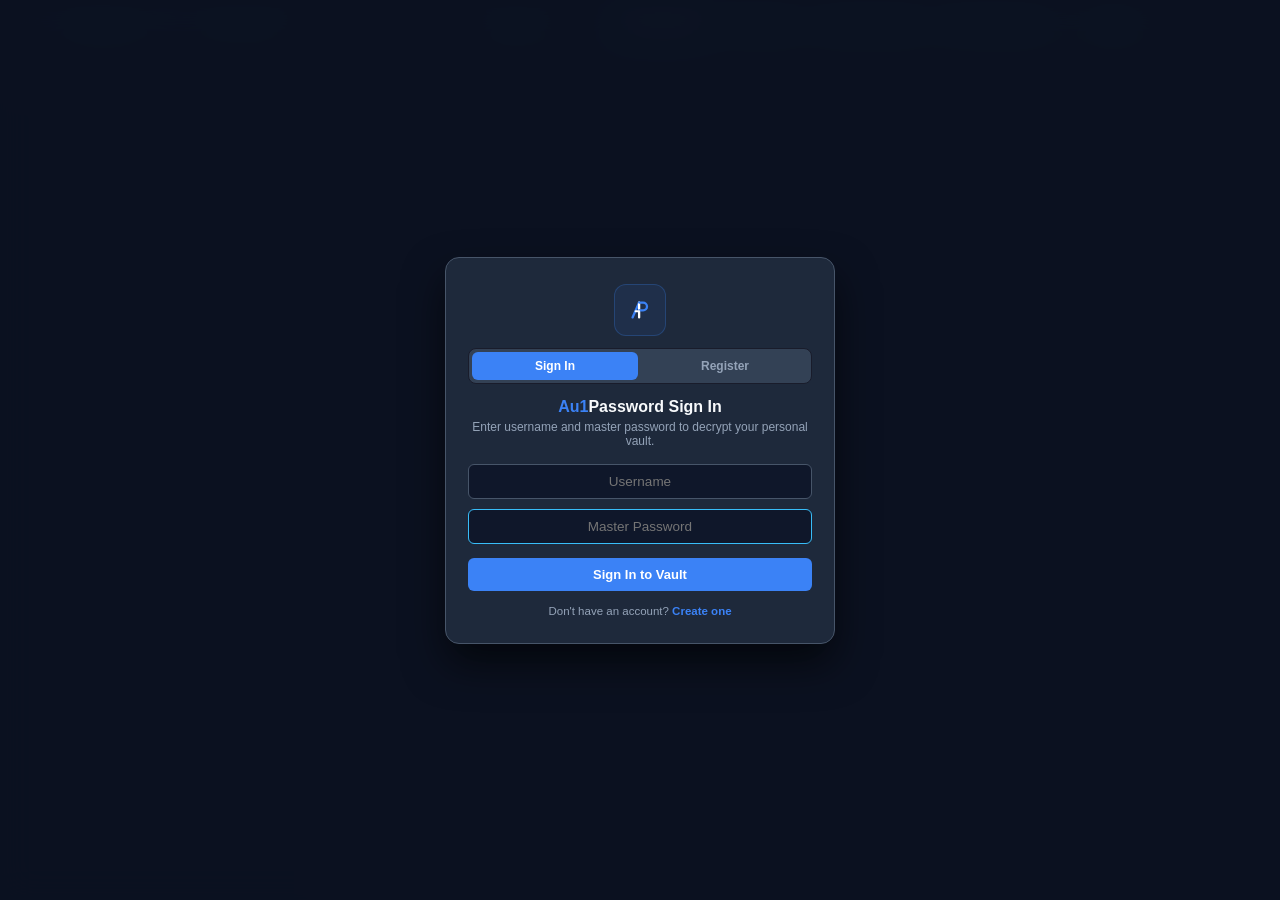
==== commit 565bde0e: "feat(send): add Au1Send one-time encrypted links with direct vault import" ====
--- a/app/index.html
+++ b/app/index.html
@@ -1670,6 +1670,11 @@
       <button class="btn-secondary" onclick="openImportModal()" title="Bitwarden / 1Password Import & Export" aria-label="Import / Export">
         <svg width="13" height="13" viewBox="0 0 24 24" fill="none" stroke="currentColor" stroke-width="2"><path d="M21 15v4a2 2 0 0 1-2 2H5a2 2 0 0 1-2-2v-4"/><polyline points="7 10 12 15 17 10"/><line x1="12" y1="15" x2="12" y2="3"/></svg>
         <span class="topbar-btn-text" data-i18n="import_export">Import / Export</span>
+      </button>
+
+      <button class="btn-secondary" onclick="openSendModal()" title="Au1Send - Ephemeral Encrypted Link" aria-label="One-Time Link">
+        <svg width="13" height="13" viewBox="0 0 24 24" fill="none" stroke="currentColor" stroke-width="2"><path d="M4 12v8a2 2 0 0 0 2 2h12a2 2 0 0 0 2-2v-8"/><polyline points="16 6 12 2 8 6"/><line x1="12" y1="2" x2="12" y2="15"/></svg>
+        <span class="topbar-btn-text">One-Time Link</span>
       </button>
 
       <!-- Theme Switcher (Intuitive Contrast Duality Toggle) -->
@@ -2725,6 +2730,103 @@
     <div class="modal-footer" style="justify-content: space-between;">
       <button class="btn-secondary" onclick="closeModal('twoFactorSetupModal')">Cancel</button>
       <button class="btn-primary" onclick="confirm2faEnable()" id="btnConfirm2faEnable">Verify & Enable 2FA</button>
+    </div>
+  </div>
+</div>
+
+<!-- Modal 8.5: Au1Send Share One-Time Link Modal -->
+<div class="modal-overlay" id="sendModal">
+  <div class="modal-box" style="max-width: 480px;">
+    <div class="modal-header">
+      <div class="modal-title" style="display:flex; align-items:center; gap:8px;">
+        <svg width="18" height="18" viewBox="0 0 24 24" fill="none" stroke="#3B82F6" stroke-width="2"><path d="M4 12v8a2 2 0 0 0 2 2h12a2 2 0 0 0 2-2v-8"/><polyline points="16 6 12 2 8 6"/><line x1="12" y1="2" x2="12" y2="15"/></svg>
+        <span>One-Time Link (Au1Send)</span>
+      </div>
+      <button class="btn-icon" onclick="closeModal('sendModal')">&times;</button>
+    </div>
+
+    <div class="modal-body" style="padding: 16px 20px;">
+      <p style="font-size: 12px; color: var(--text-muted); margin-bottom: 14px; line-height: 1.45;">
+        Send passwords and sensitive data with zero-knowledge end-to-end encryption. The decryption key stays in the URL fragment (<code style="color:#38bdf8;">#key=...</code>) and is never sent to the server.
+      </p>
+
+      <div id="sendFormContainer">
+        <div class="form-group" style="margin-bottom: 11px;">
+          <label class="form-label" for="sendTitleInput">Title / Item Name</label>
+          <input type="text" id="sendTitleInput" class="form-input" placeholder="e.g. WiFi Password, Server Credentials">
+        </div>
+
+        <div class="form-group" style="margin-bottom: 11px;">
+          <label class="form-label" for="sendSecretInput">Secret / Password <span style="color:var(--rose);">*</span></label>
+          <textarea id="sendSecretInput" class="form-textarea" rows="3" placeholder="Enter confidential text or password to encrypt..." style="font-family:monospace; font-size:12.5px;"></textarea>
+        </div>
+
+        <div style="display: grid; grid-template-columns: 1fr 1fr; gap: 10px; margin-bottom: 11px;">
+          <div class="form-group">
+            <label class="form-label" for="sendUsernameInput">Username (Optional)</label>
+            <input type="text" id="sendUsernameInput" class="form-input" placeholder="user@example.com">
+          </div>
+          <div class="form-group">
+            <label class="form-label" for="sendUrlInput">Website URL (Optional)</label>
+            <input type="text" id="sendUrlInput" class="form-input" placeholder="https://...">
+          </div>
+        </div>
+
+        <div class="form-group" style="margin-bottom: 13px;">
+          <label class="form-label" for="sendNotesInput">Notes / Instructions (Optional)</label>
+          <textarea id="sendNotesInput" class="form-textarea" rows="2" placeholder="Additional notes for recipient..."></textarea>
+        </div>
+
+        <div style="display: grid; grid-template-columns: 1fr 1fr; gap: 10px; margin-bottom: 16px;">
+          <div class="form-group">
+            <label class="form-label" for="sendExpirySelect">Link Expiration</label>
+            <select id="sendExpirySelect" class="form-select">
+              <option value="3600">1 Hour</option>
+              <option value="86400" selected>24 Hours (1 Day)</option>
+              <option value="604800">7 Days</option>
+            </select>
+          </div>
+          <div class="form-group">
+            <label class="form-label" for="sendViewsSelect">Max Views</label>
+            <select id="sendViewsSelect" class="form-select">
+              <option value="1" selected>1 View (Self-destruct)</option>
+              <option value="3">3 Views</option>
+              <option value="5">5 Views</option>
+            </select>
+          </div>
+        </div>
+
+        <button class="btn-primary" style="width:100%; padding:10px;" id="btnCreateSendLink" onclick="generateSendLink()">
+          <svg width="14" height="14" viewBox="0 0 24 24" fill="none" stroke="currentColor" stroke-width="2"><path d="M10 13a5 5 0 0 0 7.54.54l3-3a5 5 0 0 0-7.07-7.07l-1.72 1.71"/><path d="M14 11a5 5 0 0 0-7.54-.54l-3 3a5 5 0 0 0 7.07 7.07l1.71-1.71"/></svg>
+          <span>Generate Encrypted Link</span>
+        </button>
+      </div>
+
+      <!-- Generated Link Result Container -->
+      <div id="sendResultContainer" style="display: none; text-align: left;">
+        <div style="background: rgba(34, 197, 94, 0.1); border: 1px solid rgba(34, 197, 94, 0.25); border-radius: 8px; padding: 10px 12px; margin-bottom: 14px; font-size: 12px; color: #86efac; display: flex; align-items: center; gap: 8px;">
+          <svg width="16" height="16" viewBox="0 0 24 24" fill="none" stroke="currentColor" stroke-width="2.5"><polyline points="20 6 9 17 4 12"/></svg>
+          <span>One-Time Link generated and encrypted locally!</span>
+        </div>
+
+        <div class="form-group" style="margin-bottom: 10px;">
+          <label class="form-label">Shareable Link</label>
+          <div style="display: flex; gap: 6px;">
+            <input type="text" id="sendGeneratedUrl" class="form-input" readonly style="font-size: 12px; font-family: monospace; color: #38bdf8; background: var(--bg-elevated);" onclick="this.select()">
+            <button class="btn-primary" style="white-space:nowrap; padding: 0 14px;" id="btnCopySendUrl" onclick="copySendLinkUrl()">
+              Copy Link
+            </button>
+          </div>
+        </div>
+
+        <p style="font-size: 11.5px; color: var(--text-muted); line-height: 1.45; margin-top: 10px;">
+          ⚡ <strong>Direct Import:</strong> When the recipient opens this link, they can click <strong>"Save to Au1Password"</strong> to import it straight into their vault.
+        </p>
+
+        <div style="margin-top: 16px; display:flex; justify-content: flex-end;">
+          <button class="btn-secondary" onclick="resetSendModalForm()">Create Another Link</button>
+        </div>
+      </div>
     </div>
   </div>
 </div>
@@ -3755,6 +3857,7 @@
           inp.value = "";
           inp.focus();
         }
+        if (typeof checkPendingImportFromSend === "function") checkPendingImportFromSend();
       }, 50);
     } else {
       document.body.classList.remove("vault-locked");
@@ -3765,6 +3868,9 @@
       if (unlockModal) {
         unlockModal.classList.remove("active");
         unlockModal.setAttribute("aria-hidden", "true");
+      }
+      if (typeof checkPendingImportFromSend === "function") {
+        setTimeout(checkPendingImportFromSend, 120);
       }
     }
   }
@@ -4946,6 +5052,10 @@
             <svg width="14" height="14" viewBox="0 0 24 24" fill="none" stroke="currentColor" stroke-width="2"><path d="M11 4H4a2 2 0 0 0-2 2v14a2 2 0 0 0 2 2h14a2 2 0 0 0 2-2v-7"/><path d="M18.5 2.5a2.121 2.121 0 0 1 3 3L12 15l-4 1 1-4 9.5-9.5z"/></svg>
             <span class="action-text">Edit</span>
           </button>
+          <button class="btn-secondary btn-responsive-action" onclick="openSendModal('${item.id}')" title="Share One-Time Link (Au1Send)" aria-label="Share One-Time Link">
+            <svg width="14" height="14" viewBox="0 0 24 24" fill="none" stroke="currentColor" stroke-width="2"><path d="M4 12v8a2 2 0 0 0 2 2h12a2 2 0 0 0 2-2v-8"/><polyline points="16 6 12 2 8 6"/><line x1="12" y1="2" x2="12" y2="15"/></svg>
+            <span class="action-text">Share Link</span>
+          </button>
           <button class="btn-secondary btn-responsive-action" style="color:var(--rose);" onclick="softDeleteItem('${item.id}')" title="Delete Item" aria-label="Delete Item">
             <svg width="14" height="14" viewBox="0 0 24 24" fill="none" stroke="currentColor" stroke-width="2"><polyline points="3 6 5 6 21 6"/><path d="M19 6v14a2 2 0 0 1-2 2H7a2 2 0 0 1-2-2V6m3 0V4a2 2 0 0 1 2-2h4a2 2 0 0 1 2 2v2"/><line x1="10" y1="11" x2="10" y2="17"/><line x1="14" y1="11" x2="14" y2="17"/></svg>
             <span class="action-text">Delete</span>
@@ -5335,6 +5445,187 @@
     const el = document.getElementById(elId);
     if (!el) return;
     el.textContent = el.textContent.includes("••") ? realVal : "••••••••••••";
+  }
+
+  // ==============================================================================
+  // Au1Send: Ephemeral Encrypted Link Generator & Vault Ingestion
+  // ==============================================================================
+  function openSendModal(itemId = null) {
+    if (isVaultLocked()) {
+      showToast("Vault is locked. Please unlock first.");
+      return;
+    }
+
+    resetSendModalForm();
+
+    if (itemId) {
+      const it = vaultItems.find(i => i.id === itemId);
+      if (it) {
+        document.getElementById("sendTitleInput").value = it.title || "";
+        document.getElementById("sendSecretInput").value = it.password || "";
+        document.getElementById("sendUsernameInput").value = it.username || it.user || "";
+        document.getElementById("sendUrlInput").value = it.url || "";
+        document.getElementById("sendNotesInput").value = it.notes || "";
+      }
+    }
+
+    openModal("sendModal");
+    setTimeout(() => {
+      const secretInput = document.getElementById("sendSecretInput");
+      if (secretInput && !secretInput.value) secretInput.focus();
+    }, 150);
+  }
+
+  function resetSendModalForm() {
+    document.getElementById("sendFormContainer").style.display = "block";
+    document.getElementById("sendResultContainer").style.display = "none";
+    document.getElementById("sendTitleInput").value = "";
+    document.getElementById("sendSecretInput").value = "";
+    document.getElementById("sendUsernameInput").value = "";
+    document.getElementById("sendUrlInput").value = "";
+    document.getElementById("sendNotesInput").value = "";
+    document.getElementById("sendExpirySelect").value = "86400";
+    document.getElementById("sendViewsSelect").value = "1";
+    document.getElementById("sendGeneratedUrl").value = "";
+    const btnCopy = document.getElementById("btnCopySendUrl");
+    if (btnCopy) btnCopy.textContent = "Copy Link";
+  }
+
+  async function generateSendLink() {
+    const secretInput = document.getElementById("sendSecretInput");
+    const secretVal = secretInput.value;
+    if (!secretVal || !secretVal.trim()) {
+      secretInput.focus();
+      showToast("Please enter secret text or password to share.");
+      return;
+    }
+
+    const titleVal = document.getElementById("sendTitleInput").value.trim() || "Shared Secret";
+    const usernameVal = document.getElementById("sendUsernameInput").value.trim();
+    const urlVal = document.getElementById("sendUrlInput").value.trim();
+    const notesVal = document.getElementById("sendNotesInput").value.trim();
+    const expiresSecs = parseInt(document.getElementById("sendExpirySelect").value) || 86400;
+    const maxViews = parseInt(document.getElementById("sendViewsSelect").value) || 1;
+
+    const btn = document.getElementById("btnCreateSendLink");
+    const origHtml = btn.innerHTML;
+    btn.disabled = true;
+    btn.innerHTML = `Encrypting & Creating Link...`;
+
+    try {
+      const payloadObj = {
+        title: titleVal,
+        username: usernameVal,
+        password: secretVal,
+        url: urlVal,
+        notes: notesVal
+      };
+      const payloadStr = JSON.stringify(payloadObj);
+
+      // Native WebCrypto AES-256-GCM
+      const cryptoKey = await window.crypto.subtle.generateKey(
+        { name: "AES-GCM", length: 256 },
+        true,
+        ["encrypt", "decrypt"]
+      );
+      const iv = window.crypto.getRandomValues(new Uint8Array(12));
+      const encBuffer = await window.crypto.subtle.encrypt(
+        { name: "AES-GCM", iv: iv },
+        cryptoKey,
+        new TextEncoder().encode(payloadStr)
+      );
+      const rawKey = await window.crypto.subtle.exportKey("raw", cryptoKey);
+
+      const b64Key = btoa(String.fromCharCode(...new Uint8Array(rawKey)));
+      const b64Iv = btoa(String.fromCharCode(...iv));
+      const b64Ct = btoa(String.fromCharCode(...new Uint8Array(encBuffer)));
+
+      // POST to /api/send/create
+      const res = await fetch("/api/send/create", {
+        method: "POST",
+        headers: { "Content-Type": "application/json" },
+        body: JSON.stringify({
+          ciphertext: b64Ct,
+          expires_secs: expiresSecs,
+          max_views: maxViews
+        })
+      });
+
+      const data = await res.json();
+      if (!res.ok) throw new Error(data.error || "Failed to create secure link");
+
+      // Construct zero-knowledge URL with fragment (#key=...&iv=...)
+      const fullUrl = `${window.location.origin}/send/${data.send_id}#key=${encodeURIComponent(b64Key)}&iv=${encodeURIComponent(b64Iv)}`;
+
+      document.getElementById("sendFormContainer").style.display = "none";
+      document.getElementById("sendGeneratedUrl").value = fullUrl;
+      document.getElementById("sendResultContainer").style.display = "block";
+      showToast(currentLang === "th" ? "สร้างลิงก์เข้ารหัสสำเร็จ" : "Encrypted One-Time Link generated!");
+    } catch (err) {
+      showToast("Error creating link: " + err.message);
+    } finally {
+      btn.disabled = false;
+      btn.innerHTML = origHtml;
+    }
+  }
+
+  function copySendLinkUrl() {
+    const input = document.getElementById("sendGeneratedUrl");
+    if (!input || !input.value) return;
+    navigator.clipboard.writeText(input.value);
+    const btn = document.getElementById("btnCopySendUrl");
+    if (btn) {
+      btn.textContent = "Copied!";
+      setTimeout(() => btn.textContent = "Copy Link", 2000);
+    }
+    showToast(currentLang === "th" ? "คัดลอกลิงก์ไปยังคลิปบอร์ดแล้ว" : "Link copied to clipboard!");
+  }
+
+  // Recipient Vault Ingestion from Au1Send
+  function checkPendingImportFromSend() {
+    const raw = localStorage.getItem("au1_pending_import");
+    if (!raw) return;
+
+    if (isVaultLocked()) {
+      let banner = document.getElementById("pendingImportAuthBanner");
+      if (!banner) {
+        banner = document.createElement("div");
+        banner.id = "pendingImportAuthBanner";
+        banner.style.cssText = "width:100%; background:rgba(59,130,246,0.12); border:1px solid rgba(59,130,246,0.3); border-radius:8px; padding:10px 12px; margin-bottom:14px; font-size:12px; color:#93c5fd; text-align:center; line-height:1.4;";
+        banner.innerHTML = `<strong>📥 Shared Item Received!</strong><br>Sign in or register below to save this item directly into your personal encrypted vault.`;
+        const container = document.getElementById("authStandardContainer");
+        if (container) container.insertBefore(banner, container.firstChild);
+      }
+      return;
+    }
+
+    // Vault is unlocked! Parse and open prefilled modal
+    let item = null;
+    try {
+      item = JSON.parse(raw);
+    } catch (_) {
+      item = { title: "Shared Secret", password: raw };
+    }
+
+    localStorage.removeItem("au1_pending_import");
+    const banner = document.getElementById("pendingImportAuthBanner");
+    if (banner) banner.remove();
+
+    // Clean up URL query if present
+    if (window.location.search.includes("import_send=1")) {
+      const cleanUrl = window.location.pathname;
+      window.history.replaceState({}, document.title, cleanUrl);
+    }
+
+    openNewItemModal("login");
+    document.getElementById("itemModalTitle").textContent = "Save Shared Item to Vault";
+    if (item.title) document.getElementById("itemTitleInput").value = item.title;
+    if (item.username) document.getElementById("itemUsernameInput").value = item.username;
+    if (item.password) document.getElementById("itemPasswordInput").value = item.password;
+    if (item.url) document.getElementById("itemUrlInput").value = item.url;
+    if (item.notes) document.getElementById("itemNotesInput").value = item.notes;
+
+    showToast(currentLang === "th" ? "นำเข้าข้อมูลจาก One-Time Link เรียบร้อยแล้ว ตรวจสอบและบันทึกลงคลังได้เลย" : "Loaded item from shared link! Review and click Save Item.");
   }
 
   function openNewItemModal(defaultType = "login") {
@@ -6864,6 +7155,7 @@
     loadSavedTheme();
     initLanguage();
     checkVaultStatus();
+    if (typeof checkPendingImportFromSend === "function") checkPendingImportFromSend();
     const urlParams = new URLSearchParams(window.location.search);
     if (urlParams.get("modal") === "folders") {
       setTimeout(openManageFoldersModal, 300);
